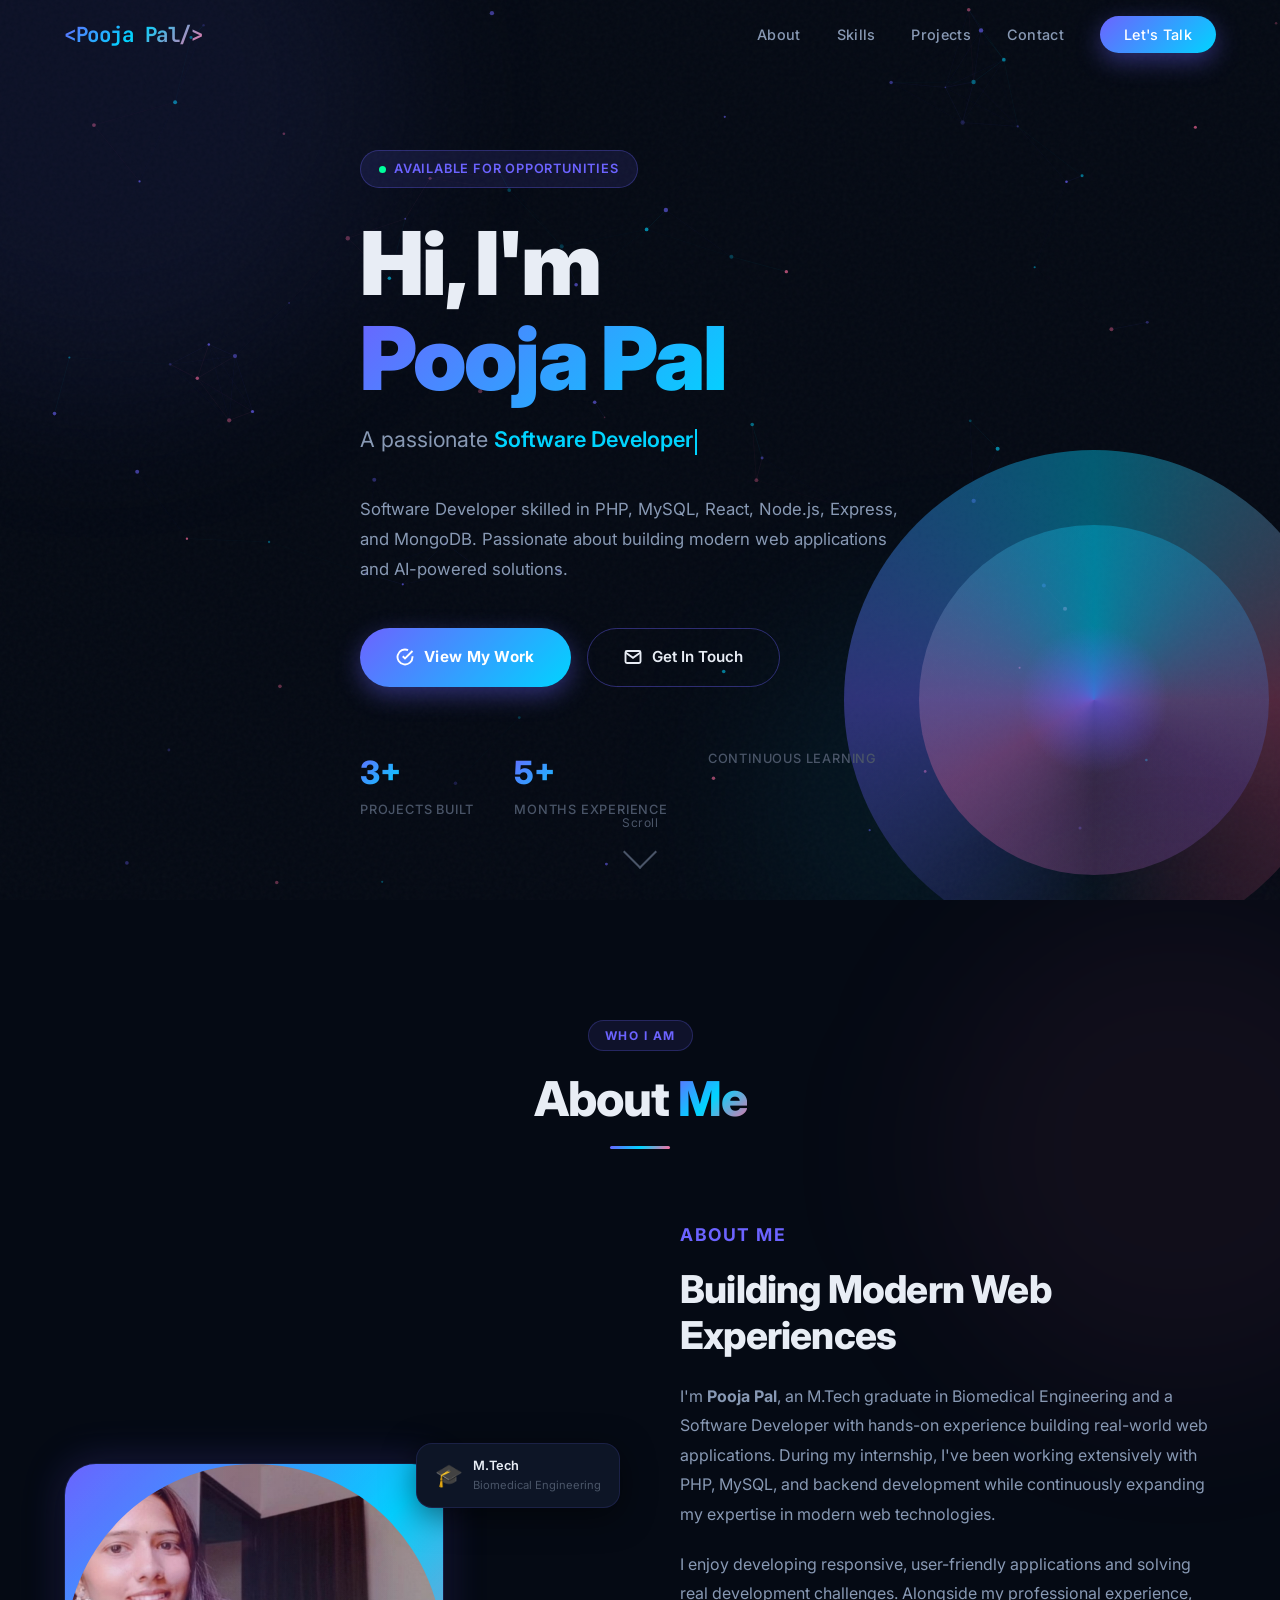
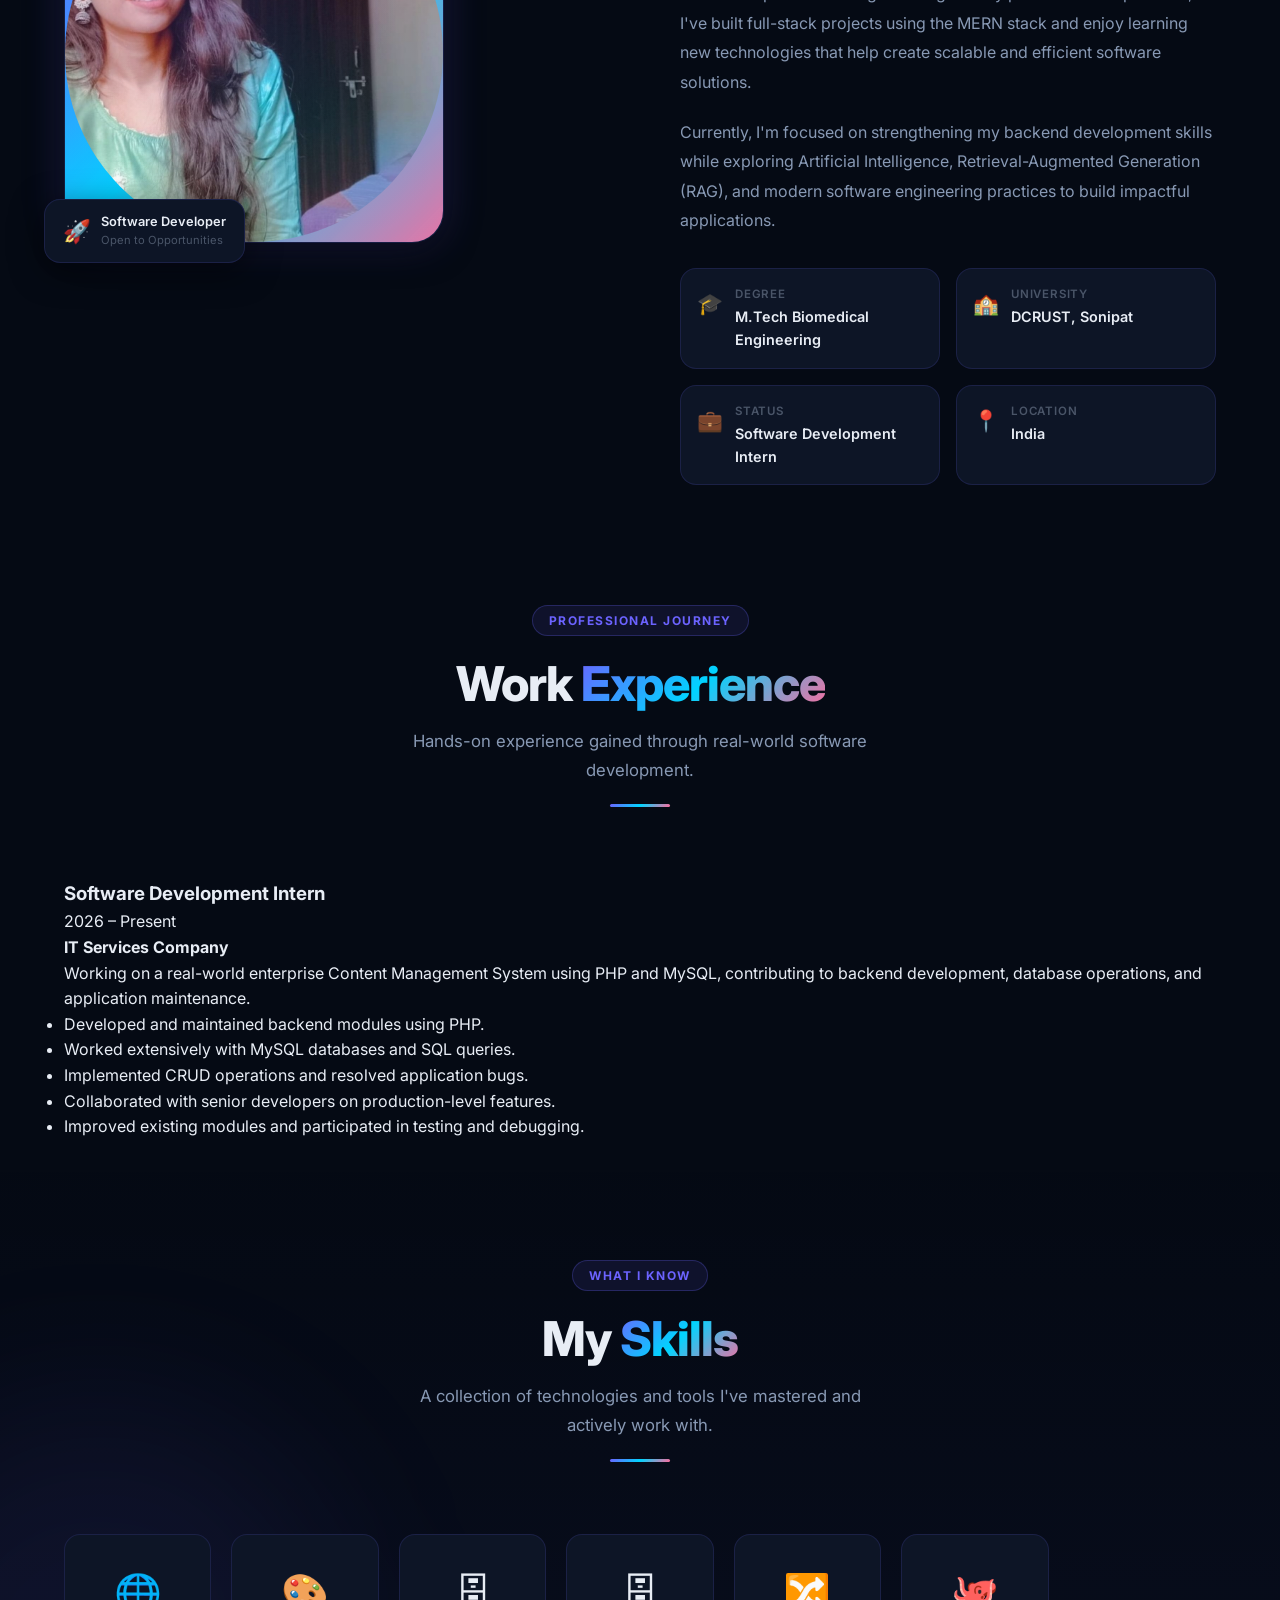
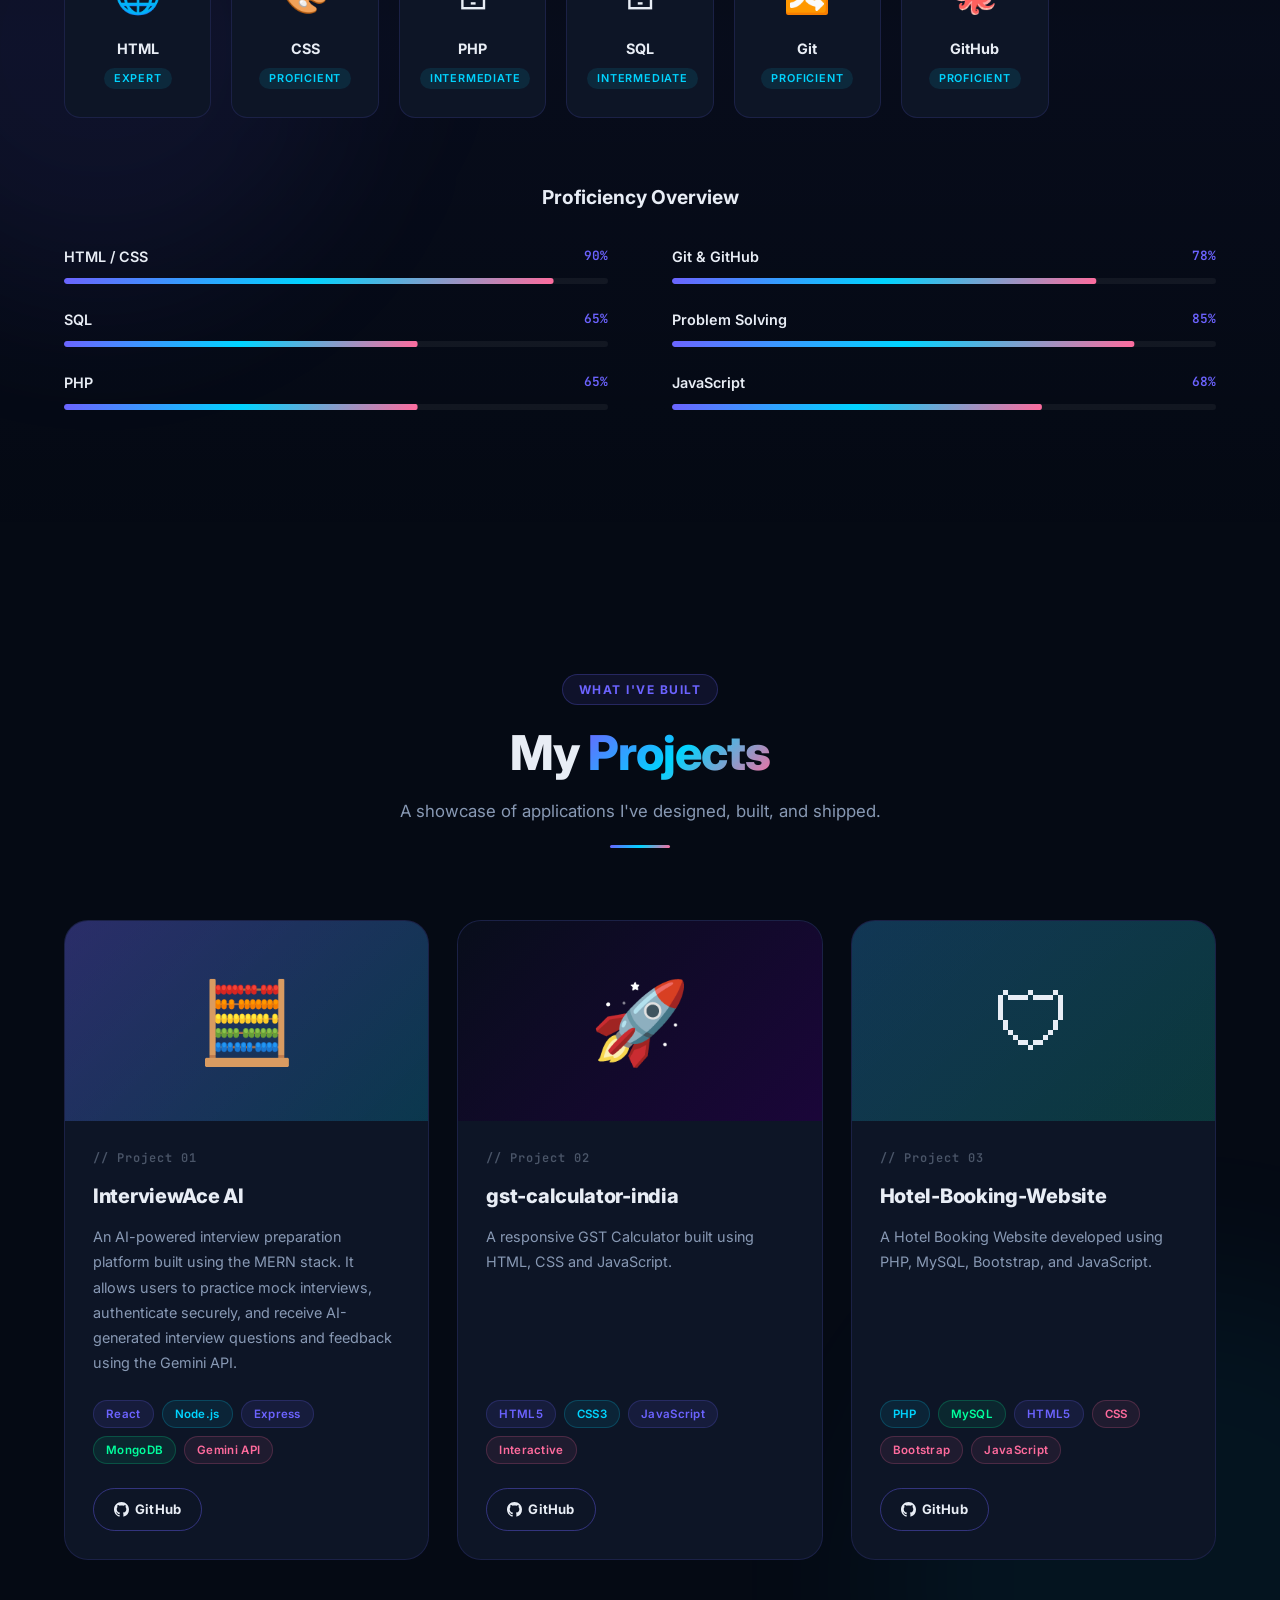
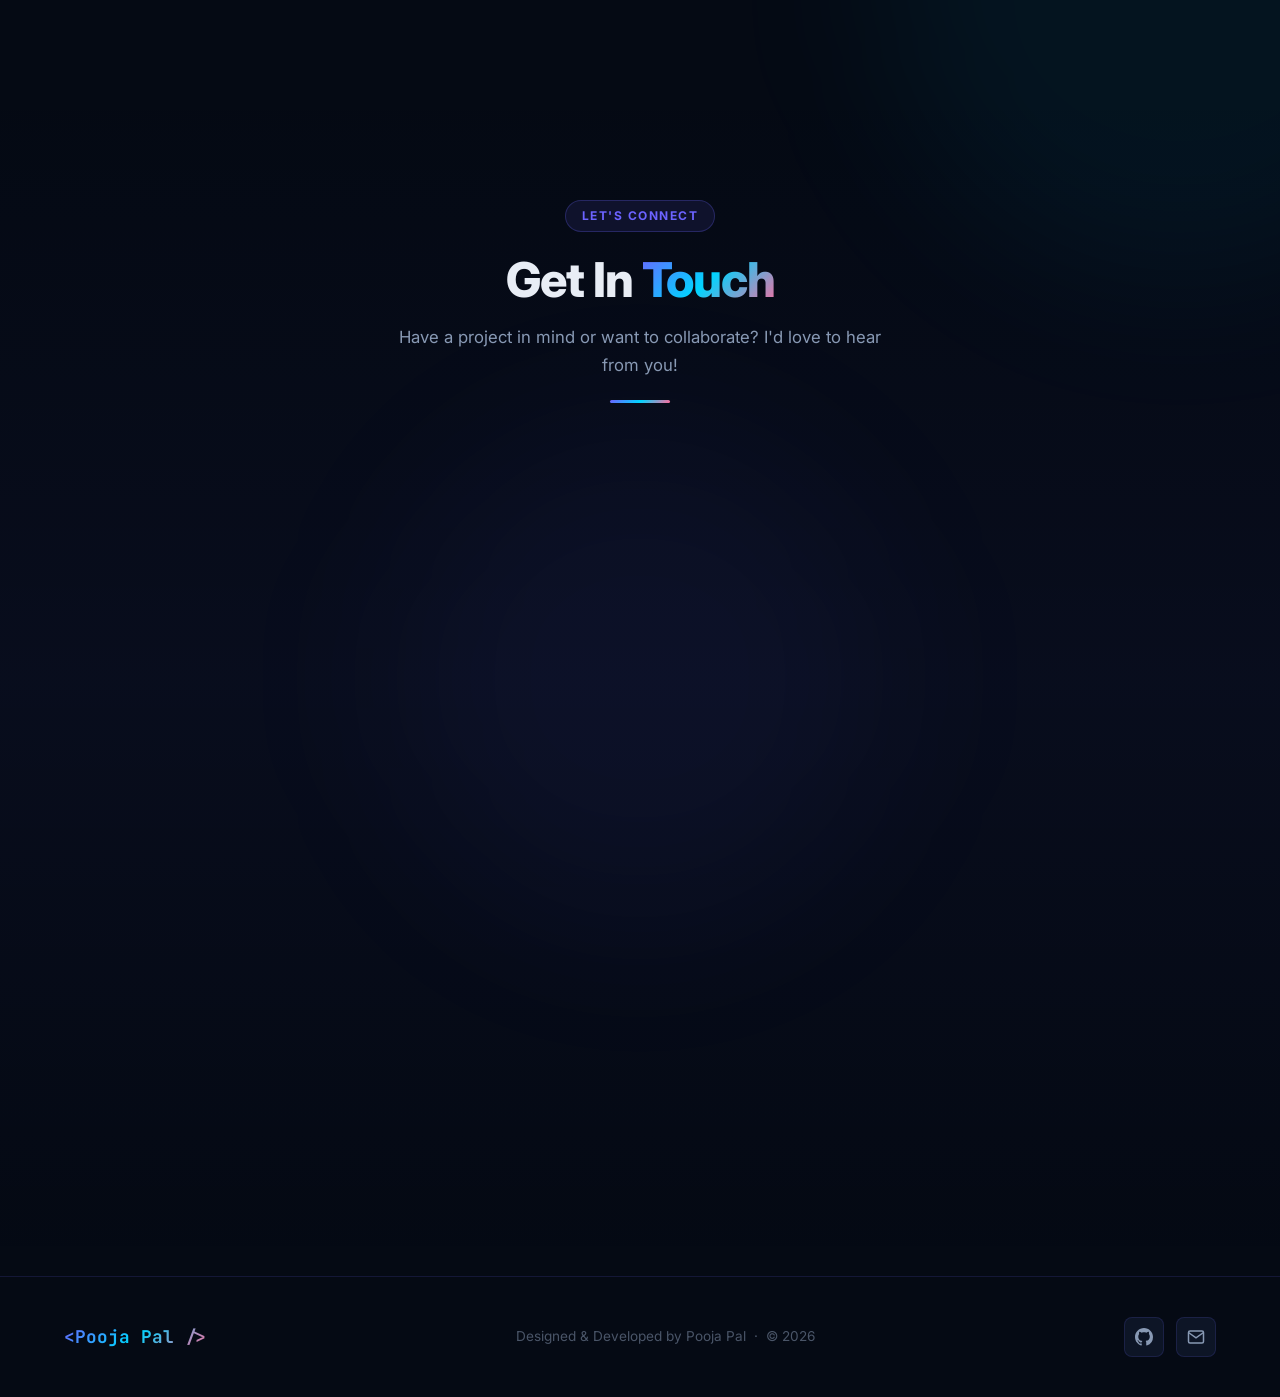
==== index.html @ 325b9e38 "Rename portfolio.html to index.html" ====
<!DOCTYPE html>
<html lang="en">
<head>
  <meta charset="UTF-8" />
  <meta name="viewport" content="width=device-width, initial-scale=1.0" />
  <title>Pooja Pal | Software Developer | PHP & MERN Stack Developer</title>

<meta name="description" content="Pooja Pal is a Software Developer with hands-on experience in PHP, MySQL, React, Node.js, Express, and MongoDB. Passionate about building scalable web applications and exploring AI-powered solutions." />

<meta name="keywords" content="Pooja Pal, Software Developer, Full Stack Developer, PHP Developer, MERN Stack Developer, React Developer, MySQL, JavaScript, Node.js, Express.js, MongoDB, AI, Portfolio" />

<meta name="author" content="Pooja Pal" />

  <!-- Open Graph -->
  <meta property="og:title" content="shalin yadav | Developer Portfolio" />
  <meta property="og:description" content="B.sc computer science student passionate about software development, AI/ML, and web development." />
  <meta property="og:type" content="website" />

  <!-- Google Fonts -->
  <link rel="preconnect" href="https://fonts.googleapis.com" />
  <link rel="preconnect" href="https://fonts.gstatic.com" crossorigin />
  <link href="https://fonts.googleapis.com/css2?family=Inter:wght@300;400;500;600;700;800;900&family=JetBrains+Mono:wght@400;500;700&display=swap" rel="stylesheet" />

  <style>
    /* ===========================
       CSS CUSTOM PROPERTIES
    =========================== */
    :root {
      --bg-primary: #050a14;
      --bg-secondary: #080f1e;
      --bg-card: #0d1526;
      --bg-card-hover: #111d35;
      --bg-glass: rgba(13, 21, 38, 0.7);

      --accent-primary: #6c63ff;
      --accent-secondary: #00d4ff;
      --accent-tertiary: #ff6b9d;
      --accent-green: #00ff9d;

      --text-primary: #e8edf5;
      --text-secondary: #8899b4;
      --text-muted: #4a5568;

      --border-subtle: rgba(108, 99, 255, 0.15);
      --border-glow: rgba(108, 99, 255, 0.4);

      --gradient-hero: linear-gradient(135deg, #6c63ff 0%, #00d4ff 50%, #ff6b9d 100%);
      --gradient-card: linear-gradient(135deg, rgba(108,99,255,0.08) 0%, rgba(0,212,255,0.04) 100%);

      --shadow-card: 0 8px 32px rgba(0,0,0,0.5);
      --shadow-glow: 0 0 40px rgba(108,99,255,0.25);
      --shadow-btn: 0 8px 24px rgba(108,99,255,0.4);

      --radius-sm: 8px;
      --radius-md: 16px;
      --radius-lg: 24px;
      --radius-xl: 32px;

      --transition-fast: 0.2s ease;
      --transition-smooth: 0.4s cubic-bezier(0.4, 0, 0.2, 1);
      --transition-bounce: 0.5s cubic-bezier(0.34, 1.56, 0.64, 1);

      --nav-height: 70px;
    }

    /* ===========================
       RESET & BASE
    =========================== */
    *, *::before, *::after {
      margin: 0;
      padding: 0;
      box-sizing: border-box;
    }

    html {
      scroll-behavior: smooth;
      font-size: 16px;
    }

    body {
      font-family: 'Inter', sans-serif;
      background-color: var(--bg-primary);
      color: var(--text-primary);
      line-height: 1.6;
      overflow-x: hidden;
      -webkit-font-smoothing: antialiased;
    }

    ::selection {
      background: rgba(108, 99, 255, 0.35);
      color: #fff;
    }

    /* ===========================
       SCROLLBAR
    =========================== */
    ::-webkit-scrollbar { width: 6px; }
    ::-webkit-scrollbar-track { background: var(--bg-primary); }
    ::-webkit-scrollbar-thumb {
      background: linear-gradient(180deg, var(--accent-primary), var(--accent-secondary));
      border-radius: 3px;
    }

    /* ===========================
       CANVAS BACKGROUND
    =========================== */
    #bg-canvas {
      position: fixed;
      top: 0; left: 0;
      width: 100%; height: 100%;
      z-index: 0;
      pointer-events: none;
    }

    /* ===========================
       NOISE OVERLAY
    =========================== */
    .noise-overlay {
      position: fixed;
      inset: 0;
      z-index: 1;
      pointer-events: none;
      opacity: 0.03;
      background-image: url("data:image/svg+xml,%3Csvg viewBox='0 0 256 256' xmlns='http://www.w3.org/2000/svg'%3E%3Cfilter id='noise'%3E%3CfeTurbulence type='fractalNoise' baseFrequency='0.9' numOctaves='4' stitchTiles='stitch'/%3E%3C/filter%3E%3Crect width='100%25' height='100%25' filter='url(%23noise)'/%3E%3C/svg%3E");
    }

    /* ===========================
       GLOBAL LAYOUT
    =========================== */
    .container {
      max-width: 1200px;
      margin: 0 auto;
      padding: 0 24px;
    }

    section {
      position: relative;
      z-index: 2;
    }

    /* ===========================
       NAVIGATION
    =========================== */
    nav {
      position: fixed;
      top: 0;
      left: 0;
      width: 100%;
      height: var(--nav-height);
      z-index: 1000;
      transition: var(--transition-smooth);
    }

    nav.scrolled {
      background: rgba(5, 10, 20, 0.9);
      backdrop-filter: blur(20px);
      -webkit-backdrop-filter: blur(20px);
      border-bottom: 1px solid var(--border-subtle);
      box-shadow: 0 4px 30px rgba(0,0,0,0.3);
    }

    .nav-inner {
      display: flex;
      align-items: center;
      justify-content: space-between;
      height: 100%;
      max-width: 1200px;
      margin: 0 auto;
      padding: 0 24px;
    }

    .nav-logo {
      font-family: 'JetBrains Mono', monospace;
      font-size: 1.3rem;
      font-weight: 700;
      text-decoration: none;
      background: var(--gradient-hero);
      -webkit-background-clip: text;
      -webkit-text-fill-color: transparent;
      background-clip: text;
      letter-spacing: -0.5px;
    }

    .nav-links {
      display: flex;
      align-items: center;
      gap: 36px;
      list-style: none;
    }

    .nav-links a {
      text-decoration: none;
      color: var(--text-secondary);
      font-size: 0.9rem;
      font-weight: 500;
      letter-spacing: 0.3px;
      transition: var(--transition-fast);
      position: relative;
    }

    .nav-links a::after {
      content: '';
      position: absolute;
      bottom: -4px;
      left: 0;
      width: 0;
      height: 2px;
      background: var(--gradient-hero);
      border-radius: 1px;
      transition: var(--transition-smooth);
    }

    .nav-links a:hover {
      color: var(--text-primary);
    }

    .nav-links a:hover::after {
      width: 100%;
    }

    .nav-cta {
      padding: 10px 24px;
      background: linear-gradient(135deg, var(--accent-primary), var(--accent-secondary));
      border-radius: 50px;
      text-decoration: none;
      color: #fff !important;
      font-size: 0.85rem;
      font-weight: 600;
      letter-spacing: 0.3px;
      box-shadow: var(--shadow-btn);
      transition: var(--transition-bounce);
      white-space: nowrap;
    }

    .nav-cta:hover {
      transform: translateY(-2px) scale(1.03);
      box-shadow: 0 12px 32px rgba(108,99,255,0.55);
    }

    .nav-cta::after { display: none !important; }

    /* Hamburger */
    .hamburger {
      display: none;
      flex-direction: column;
      cursor: pointer;
      gap: 5px;
      z-index: 1100;
      background: none;
      border: none;
      padding: 4px;
    }

    .hamburger span {
      display: block;
      width: 26px;
      height: 2px;
      background: var(--text-primary);
      border-radius: 2px;
      transition: var(--transition-smooth);
    }

    .hamburger.active span:nth-child(1) { transform: translateY(7px) rotate(45deg); }
    .hamburger.active span:nth-child(2) { opacity: 0; transform: scaleX(0); }
    .hamburger.active span:nth-child(3) { transform: translateY(-7px) rotate(-45deg); }

    .mobile-menu {
      position: fixed;
      top: 0; right: -100%;
      width: 280px;
      height: 100vh;
      background: rgba(8, 15, 30, 0.98);
      backdrop-filter: blur(30px);
      -webkit-backdrop-filter: blur(30px);
      z-index: 1050;
      display: flex;
      flex-direction: column;
      align-items: center;
      justify-content: center;
      gap: 32px;
      transition: var(--transition-smooth);
      border-left: 1px solid var(--border-subtle);
    }

    .mobile-menu.open { right: 0; }

    .mobile-menu a {
      text-decoration: none;
      color: var(--text-primary);
      font-size: 1.2rem;
      font-weight: 600;
      transition: var(--transition-fast);
    }

    .mobile-menu a:hover { color: var(--accent-primary); }

    /* ===========================
       HERO SECTION
    =========================== */
    #hero {
      min-height: 100vh;
      display: flex;
      align-items: center;
      padding-top: var(--nav-height);
      position: relative;
      overflow: hidden;
    }

    .hero-content {
      position: relative;
      z-index: 3;
    }

    .hero-badge {
      display: inline-flex;
      align-items: center;
      gap: 8px;
      padding: 8px 18px;
      background: rgba(108, 99, 255, 0.12);
      border: 1px solid rgba(108, 99, 255, 0.3);
      border-radius: 50px;
      font-size: 0.8rem;
      font-weight: 600;
      color: var(--accent-primary);
      letter-spacing: 0.8px;
      text-transform: uppercase;
      margin-bottom: 28px;
      animation: fadeSlideUp 0.8s ease both;
    }

    .hero-badge .dot {
      width: 7px;
      height: 7px;
      background: var(--accent-green);
      border-radius: 50%;
      animation: pulse-dot 2s infinite;
    }

    @keyframes pulse-dot {
      0%, 100% { box-shadow: 0 0 0 0 rgba(0,255,157,0.6); }
      50% { box-shadow: 0 0 0 6px rgba(0,255,157,0); }
    }

    .hero-title {
      font-size: clamp(2.8rem, 7vw, 5.5rem);
      font-weight: 900;
      line-height: 1.08;
      letter-spacing: -2px;
      margin-bottom: 16px;
      animation: fadeSlideUp 0.8s 0.15s ease both;
    }

    .hero-title .name-highlight {
      background: var(--gradient-hero);
      -webkit-background-clip: text;
      -webkit-text-fill-color: transparent;
      background-clip: text;
      background-size: 200% 200%;
      animation: fadeSlideUp 0.8s 0.15s ease both, gradientShift 4s ease infinite;
    }

    @keyframes gradientShift {
      0%, 100% { background-position: 0% 50%; }
      50% { background-position: 100% 50%; }
    }

    .hero-roles {
      font-size: clamp(1rem, 2.5vw, 1.35rem);
      color: var(--text-secondary);
      font-weight: 400;
      margin-bottom: 28px;
      animation: fadeSlideUp 0.8s 0.3s ease both;
      min-height: 2em;
    }

    .hero-roles .typed-text {
      color: var(--accent-secondary);
      font-weight: 600;
    }

    .hero-roles .cursor {
      display: inline-block;
      width: 2px;
      height: 1.2em;
      background: var(--accent-secondary);
      margin-left: 2px;
      vertical-align: middle;
      animation: blink 1s infinite;
    }

    @keyframes blink {
      0%, 50% { opacity: 1; }
      51%, 100% { opacity: 0; }
    }

    .hero-desc {
      max-width: 560px;
      font-size: 1.05rem;
      color: var(--text-secondary);
      line-height: 1.8;
      margin-bottom: 44px;
      animation: fadeSlideUp 0.8s 0.45s ease both;
    }

    .hero-actions {
      display: flex;
      gap: 16px;
      flex-wrap: wrap;
      animation: fadeSlideUp 0.8s 0.6s ease both;
    }

    .btn-primary {
      display: inline-flex;
      align-items: center;
      gap: 10px;
      padding: 16px 36px;
      background: linear-gradient(135deg, var(--accent-primary), var(--accent-secondary));
      color: #fff;
      text-decoration: none;
      border-radius: 50px;
      font-size: 0.95rem;
      font-weight: 700;
      letter-spacing: 0.3px;
      box-shadow: var(--shadow-btn);
      transition: var(--transition-bounce);
      border: none;
      cursor: pointer;
    }

    .btn-primary:hover {
      transform: translateY(-3px) scale(1.04);
      box-shadow: 0 16px 40px rgba(108,99,255,0.5);
    }

    .btn-secondary {
      display: inline-flex;
      align-items: center;
      gap: 10px;
      padding: 16px 36px;
      background: transparent;
      color: var(--text-primary);
      text-decoration: none;
      border-radius: 50px;
      font-size: 0.95rem;
      font-weight: 600;
      border: 1px solid var(--border-glow);
      transition: var(--transition-bounce);
      cursor: pointer;
    }

    .btn-secondary:hover {
      background: rgba(108,99,255,0.1);
      border-color: var(--accent-primary);
      transform: translateY(-3px);
      box-shadow: 0 8px 24px rgba(108,99,255,0.2);
    }

    /* Hero floating visual */
    .hero-visual {
      position: absolute;
      right: -5%;
      top: 50%;
      transform: translateY(-50%);
      width: min(500px, 45vw);
      aspect-ratio: 1;
      pointer-events: none;
      animation: fadeSlideUp 1s 0.3s ease both;
    }

    .hero-orb {
      width: 100%;
      height: 100%;
      border-radius: 50%;
      background: conic-gradient(from 180deg at 50% 50%,
        rgba(108,99,255,0) 0deg,
        rgba(108,99,255,0.4) 90deg,
        rgba(0,212,255,0.4) 180deg,
        rgba(255,107,157,0.3) 270deg,
        rgba(108,99,255,0) 360deg);
      animation: spin 12s linear infinite;
      position: relative;
    }

    .hero-orb::before {
      content: '';
      position: absolute;
      inset: 15%;
      border-radius: 50%;
      background: conic-gradient(from 0deg at 50% 50%,
        rgba(0,212,255,0.3) 0deg,
        rgba(108,99,255,0.2) 120deg,
        rgba(255,107,157,0.3) 240deg,
        rgba(0,212,255,0.3) 360deg);
      animation: spin 8s linear infinite reverse;
    }

    .hero-orb::after {
      content: '';
      position: absolute;
      inset: 35%;
      border-radius: 50%;
      background: radial-gradient(circle, rgba(108,99,255,0.6) 0%, transparent 70%);
      animation: orbPulse 3s ease-in-out infinite;
    }

    @keyframes spin { to { transform: rotate(360deg); } }
    @keyframes orbPulse {
      0%, 100% { transform: scale(0.9); opacity: 0.7; }
      50% { transform: scale(1.15); opacity: 1; }
    }

    .hero-stats {
      display: flex;
      gap: 40px;
      margin-top: 60px;
      animation: fadeSlideUp 0.8s 0.75s ease both;
    }

    .stat-item { text-align: left; }

    .stat-num {
      font-size: 2rem;
      font-weight: 800;
      background: var(--gradient-hero);
      -webkit-background-clip: text;
      -webkit-text-fill-color: transparent;
      background-clip: text;
    }

    .stat-label {
      font-size: 0.8rem;
      color: var(--text-muted);
      font-weight: 500;
      text-transform: uppercase;
      letter-spacing: 0.8px;
      margin-top: 2px;
    }

    .scroll-indicator {
      position: absolute;
      bottom: 36px;
      left: 50%;
      transform: translateX(-50%);
      display: flex;
      flex-direction: column;
      align-items: center;
      gap: 8px;
      color: var(--text-muted);
      font-size: 0.75rem;
      letter-spacing: 0.5px;
      z-index: 3;
    }

    .scroll-indicator .arrow-down {
      width: 24px;
      height: 24px;
      border-right: 2px solid var(--text-muted);
      border-bottom: 2px solid var(--text-muted);
      transform: rotate(45deg);
      animation: bounce-arrow 1.5s ease-in-out infinite;
    }

    @keyframes bounce-arrow {
      0%, 100% { transform: rotate(45deg) translateY(0); }
      50% { transform: rotate(45deg) translateY(5px); }
    }

    /* ===========================
       SECTION COMMON STYLES
    =========================== */
    .section-header {
      text-align: center;
      margin-bottom: 72px;
    }

    .section-tag {
      display: inline-block;
      padding: 5px 16px;
      background: rgba(108, 99, 255, 0.1);
      border: 1px solid rgba(108, 99, 255, 0.25);
      border-radius: 50px;
      font-size: 0.75rem;
      font-weight: 700;
      color: var(--accent-primary);
      letter-spacing: 1.5px;
      text-transform: uppercase;
      margin-bottom: 20px;
    }

    .section-title {
      font-size: clamp(2rem, 4.5vw, 3rem);
      font-weight: 800;
      letter-spacing: -1px;
      line-height: 1.15;
      margin-bottom: 16px;
    }

    .section-title .gradient-text {
      background: var(--gradient-hero);
      -webkit-background-clip: text;
      -webkit-text-fill-color: transparent;
      background-clip: text;
    }

    .section-subtitle {
      font-size: 1.05rem;
      color: var(--text-secondary);
      max-width: 500px;
      margin: 0 auto;
      line-height: 1.7;
    }

    .divider {
      width: 60px;
      height: 3px;
      background: var(--gradient-hero);
      border-radius: 2px;
      margin: 20px auto 0;
    }

    /* ===========================
       ABOUT SECTION
    =========================== */
    #about {
      padding: 120px 0;
    }

    .about-grid {
      display: grid;
      grid-template-columns: 1fr 1fr;
      gap: 80px;
      align-items: center;
    }

    .about-image-wrapper {
      position: relative;
    }

    .profile-image{
    width:100%;
    height:100%;
    object-fit:cover;
    border-radius:50%;
}

    .about-avatar {
      width: 100%;
      max-width: 380px;
      aspect-ratio: 1;
      border-radius: var(--radius-xl);
      background: var(--gradient-card);
      border: 1px solid var(--border-subtle);
      position: relative;
      overflow: hidden;
      display: flex;
      align-items: center;
      justify-content: center;
      box-shadow: var(--shadow-card), var(--shadow-glow);
    }

    .avatar-icon {
      font-size: 8rem;
      line-height: 1;
      animation: float 3s ease-in-out infinite;
    }

    .about-avatar-bg {
      position: absolute;
      inset: 0;
      background: radial-gradient(circle at 30% 30%, rgba(108,99,255,0.2) 0%, transparent 60%),
                  radial-gradient(circle at 70% 70%, rgba(0,212,255,0.15) 0%, transparent 60%);
    }

    .about-avatar::before {
      content: '';
      position: absolute;
      inset: -2px;
      border-radius: calc(var(--radius-xl) + 2px);
      background: linear-gradient(135deg, var(--accent-primary), var(--accent-secondary), var(--accent-tertiary));
      z-index: -1;
    }

    .floating-badge {
      position: absolute;
      background: var(--bg-card);
      border: 1px solid var(--border-subtle);
      border-radius: var(--radius-md);
      padding: 12px 18px;
      display: flex;
      align-items: center;
      gap: 10px;
      box-shadow: var(--shadow-card);
      backdrop-filter: blur(12px);
      animation: float 3s ease-in-out infinite;
    }

    .floating-badge.badge-1 {
      top: -20px;
      right: -20px;
      animation-delay: -1s;
    }

    .floating-badge.badge-2 {
      bottom: -20px;
      left: -20px;
      animation-delay: -2s;
    }

    .badge-icon { font-size: 1.4rem; }
    .badge-text { font-size: 0.8rem; font-weight: 600; color: var(--text-primary); }
    .badge-sub { font-size: 0.7rem; color: var(--text-muted); }

    @keyframes float {
      0%, 100% { transform: translateY(0); }
      50% { transform: translateY(-12px); }
    }

    .about-content h3 {
      font-size: 1.1rem;
      font-weight: 700;
      color: var(--accent-primary);
      text-transform: uppercase;
      letter-spacing: 1.5px;
      margin-bottom: 16px;
    }

    .about-content .about-heading {
      font-size: clamp(1.8rem, 3vw, 2.4rem);
      font-weight: 800;
      letter-spacing: -0.8px;
      line-height: 1.2;
      margin-bottom: 24px;
    }

    .about-content p {
      color: var(--text-secondary);
      line-height: 1.85;
      margin-bottom: 20px;
      font-size: 1rem;
    }

    .about-info-grid {
      display: grid;
      grid-template-columns: 1fr 1fr;
      gap: 16px;
      margin-top: 32px;
    }

    .info-item {
      display: flex;
      align-items: flex-start;
      gap: 12px;
      padding: 16px;
      background: var(--bg-card);
      border: 1px solid var(--border-subtle);
      border-radius: var(--radius-md);
      transition: var(--transition-smooth);
    }

    .info-item:hover {
      border-color: var(--border-glow);
      background: var(--bg-card-hover);
      transform: translateY(-3px);
    }

    .info-icon {
      font-size: 1.3rem;
      flex-shrink: 0;
      margin-top: 2px;
    }

    .info-label {
      font-size: 0.72rem;
      color: var(--text-muted);
      text-transform: uppercase;
      letter-spacing: 0.8px;
      font-weight: 600;
    }

    .info-value {
      font-size: 0.9rem;
      color: var(--text-primary);
      font-weight: 600;
      margin-top: 2px;
    }

    /* ===========================
       SKILLS SECTION
    =========================== */
    #skills {
      padding: 120px 0;
      background: linear-gradient(180deg, transparent 0%, rgba(108,99,255,0.03) 50%, transparent 100%);
    }

    .skills-grid {
      display: grid;
      grid-template-columns: repeat(auto-fill, minmax(140px, 1fr));
      gap: 20px;
    }

    .skill-card {
      background: var(--bg-card);
      border: 1px solid var(--border-subtle);
      border-radius: var(--radius-md);
      padding: 28px 20px;
      text-align: center;
      cursor: default;
      transition: var(--transition-bounce);
      position: relative;
      overflow: hidden;
    }

    .skill-card::before {
      content: '';
      position: absolute;
      inset: 0;
      background: var(--gradient-card);
      opacity: 0;
      transition: var(--transition-smooth);
    }

    .skill-card:hover {
      border-color: var(--border-glow);
      transform: translateY(-8px) scale(1.04);
      box-shadow: var(--shadow-glow);
    }

    .skill-card:hover::before { opacity: 1; }

    .skill-icon {
      font-size: 2.4rem;
      margin-bottom: 12px;
      display: block;
      transition: var(--transition-bounce);
    }

    .skill-card:hover .skill-icon {
      transform: scale(1.2) rotate(-5deg);
    }

    .skill-name {
      font-size: 0.9rem;
      font-weight: 700;
      color: var(--text-primary);
      position: relative;
    }

    .skill-level {
      display: inline-block;
      margin-top: 8px;
      font-size: 0.68rem;
      font-weight: 600;
      color: var(--accent-secondary);
      text-transform: uppercase;
      letter-spacing: 0.8px;
      background: rgba(0, 212, 255, 0.1);
      padding: 2px 10px;
      border-radius: 50px;
    }

    .skills-bars-section {
      margin-top: 64px;
    }

    .skills-bars-title {
      font-size: 1.2rem;
      font-weight: 700;
      margin-bottom: 32px;
      color: var(--text-primary);
      text-align: center;
    }

    .skill-bar-item {
      margin-bottom: 24px;
    }

    .skill-bar-header {
      display: flex;
      justify-content: space-between;
      align-items: center;
      margin-bottom: 10px;
    }

    .skill-bar-name {
      font-size: 0.9rem;
      font-weight: 600;
      color: var(--text-primary);
    }

    .skill-bar-pct {
      font-family: 'JetBrains Mono', monospace;
      font-size: 0.8rem;
      font-weight: 600;
      color: var(--accent-primary);
    }

    .skill-bar-track {
      height: 6px;
      background: rgba(255,255,255,0.05);
      border-radius: 3px;
      overflow: hidden;
    }

    .skill-bar-fill {
      height: 100%;
      border-radius: 3px;
      background: var(--gradient-hero);
      transform: scaleX(0);
      transform-origin: left;
      transition: transform 1s cubic-bezier(0.4, 0, 0.2, 1);
    }

    .skill-bars-grid {
      display: grid;
      grid-template-columns: 1fr 1fr;
      gap: 0 64px;
    }

    /* ===========================
       PROJECTS SECTION
    =========================== */
    #projects {
      padding: 120px 0;
    }

    .projects-grid {
      display: grid;
      grid-template-columns: repeat(auto-fill, minmax(340px, 1fr));
      gap: 28px;
    }

    .project-card {
      background: var(--bg-card);
      border: 1px solid var(--border-subtle);
      border-radius: var(--radius-lg);
      overflow: hidden;
      transition: var(--transition-smooth);
      display: flex;
      flex-direction: column;
      position: relative;
      cursor: default;
    }

    .project-card::before {
      content: '';
      position: absolute;
      top: 0; left: 0; right: 0;
      height: 3px;
      background: var(--gradient-hero);
      transform: scaleX(0);
      transition: var(--transition-smooth);
      transform-origin: left;
    }

    .project-card:hover {
      transform: translateY(-8px);
      border-color: var(--border-glow);
      box-shadow: var(--shadow-card), var(--shadow-glow);
    }

    .project-card:hover::before { transform: scaleX(1); }

    .project-thumbnail {
      width: 100%;
      height: 200px;
      background: var(--gradient-card);
      display: flex;
      align-items: center;
      justify-content: center;
      font-size: 5rem;
      position: relative;
      overflow: hidden;
    }

    .project-thumbnail .thumb-bg {
      position: absolute;
      inset: 0;
    }

    .project-thumb-icon {
      position: relative;
      z-index: 1;
      transition: var(--transition-bounce);
    }

    .project-card:hover .project-thumb-icon {
      transform: scale(1.15) rotate(-5deg);
    }

    .project-body {
      padding: 28px;
      display: flex;
      flex-direction: column;
      flex: 1;
    }

    .project-number {
      font-family: 'JetBrains Mono', monospace;
      font-size: 0.75rem;
      color: var(--text-muted);
      font-weight: 600;
      letter-spacing: 1px;
      margin-bottom: 12px;
    }

    .project-title {
      font-size: 1.25rem;
      font-weight: 800;
      color: var(--text-primary);
      margin-bottom: 12px;
      letter-spacing: -0.3px;
    }

    .project-desc {
      font-size: 0.9rem;
      color: var(--text-secondary);
      line-height: 1.75;
      flex: 1;
      margin-bottom: 24px;
    }

    .project-tags {
      display: flex;
      flex-wrap: wrap;
      gap: 8px;
      margin-bottom: 24px;
    }

    .tag {
      padding: 4px 12px;
      background: rgba(108, 99, 255, 0.1);
      border: 1px solid rgba(108,99,255,0.2);
      border-radius: 50px;
      font-size: 0.72rem;
      font-weight: 600;
      color: var(--accent-primary);
      letter-spacing: 0.3px;
    }

    .tag.cyan {
      background: rgba(0, 212, 255, 0.08);
      border-color: rgba(0, 212, 255, 0.2);
      color: var(--accent-secondary);
    }

    .tag.pink {
      background: rgba(255, 107, 157, 0.08);
      border-color: rgba(255, 107, 157, 0.2);
      color: var(--accent-tertiary);
    }

    .tag.green {
      background: rgba(0, 255, 157, 0.08);
      border-color: rgba(0, 255, 157, 0.2);
      color: var(--accent-green);
    }

    .project-links {
      display: flex;
      gap: 12px;
    }

    .project-link {
      display: inline-flex;
      align-items: center;
      gap: 6px;
      padding: 10px 20px;
      border-radius: 50px;
      font-size: 0.82rem;
      font-weight: 700;
      text-decoration: none;
      transition: var(--transition-bounce);
      letter-spacing: 0.2px;
    }

    .project-link.primary {
      background: linear-gradient(135deg, var(--accent-primary), var(--accent-secondary));
      color: #fff;
    }

    .project-link.primary:hover {
      transform: translateY(-2px);
      box-shadow: 0 8px 20px rgba(108,99,255,0.4);
    }

    .project-link.secondary {
      background: transparent;
      border: 1px solid var(--border-glow);
      color: var(--text-primary);
    }

    .project-link.secondary:hover {
      background: rgba(108,99,255,0.1);
      border-color: var(--accent-primary);
      transform: translateY(-2px);
    }

    /* ===========================
       CONTACT SECTION
    =========================== */
    #contact {
      padding: 120px 0;
      background: linear-gradient(180deg, transparent 0%, rgba(108,99,255,0.04) 50%, transparent 100%);
    }

    .contact-wrapper {
      display: grid;
      grid-template-columns: 1fr 1.2fr;
      gap: 64px;
      align-items: start;
    }

    .contact-info h3 {
      font-size: clamp(1.8rem, 3vw, 2.4rem);
      font-weight: 800;
      letter-spacing: -0.8px;
      line-height: 1.2;
      margin-bottom: 20px;
    }

    .contact-info p {
      font-size: 1rem;
      color: var(--text-secondary);
      line-height: 1.8;
      margin-bottom: 40px;
    }

    .contact-methods {
      display: flex;
      flex-direction: column;
      gap: 20px;
    }

    .contact-method {
      display: flex;
      align-items: center;
      gap: 16px;
      padding: 20px 24px;
      background: var(--bg-card);
      border: 1px solid var(--border-subtle);
      border-radius: var(--radius-md);
      text-decoration: none;
      transition: var(--transition-smooth);
      color: inherit;
    }

    .contact-method:hover {
      border-color: var(--border-glow);
      background: var(--bg-card-hover);
      transform: translateX(6px);
      box-shadow: var(--shadow-glow);
    }

    .contact-method-icon {
      width: 48px;
      height: 48px;
      border-radius: var(--radius-sm);
      display: flex;
      align-items: center;
      justify-content: center;
      font-size: 1.3rem;
      flex-shrink: 0;
    }

    .contact-method-icon.email-icon {
      background: linear-gradient(135deg, rgba(108,99,255,0.2), rgba(0,212,255,0.2));
      border: 1px solid rgba(108,99,255,0.3);
    }

    .contact-method-icon.github-icon {
      background: linear-gradient(135deg, rgba(255,107,157,0.2), rgba(108,99,255,0.2));
      border: 1px solid rgba(255,107,157,0.3);
    }

    .contact-method-label {
      font-size: 0.72rem;
      color: var(--text-muted);
      text-transform: uppercase;
      letter-spacing: 0.8px;
      font-weight: 600;
    }

    .contact-method-value {
      font-size: 0.95rem;
      font-weight: 700;
      color: var(--text-primary);
      margin-top: 2px;
    }

    /* Contact Form */
    .contact-form-card {
      background: var(--bg-card);
      border: 1px solid var(--border-subtle);
      border-radius: var(--radius-lg);
      padding: 40px;
      box-shadow: var(--shadow-card);
    }

    .form-title {
      font-size: 1.2rem;
      font-weight: 800;
      margin-bottom: 28px;
      color: var(--text-primary);
    }

    .form-group {
      margin-bottom: 20px;
    }

    .form-label {
      display: block;
      font-size: 0.8rem;
      font-weight: 700;
      color: var(--text-secondary);
      text-transform: uppercase;
      letter-spacing: 0.8px;
      margin-bottom: 8px;
    }

    .form-input, .form-textarea {
      width: 100%;
      padding: 14px 18px;
      background: rgba(255,255,255,0.03);
      border: 1px solid var(--border-subtle);
      border-radius: var(--radius-sm);
      color: var(--text-primary);
      font-family: 'Inter', sans-serif;
      font-size: 0.95rem;
      transition: var(--transition-fast);
      outline: none;
    }

    .form-input::placeholder, .form-textarea::placeholder {
      color: var(--text-muted);
    }

    .form-input:focus, .form-textarea:focus {
      border-color: var(--accent-primary);
      background: rgba(108, 99, 255, 0.05);
      box-shadow: 0 0 0 3px rgba(108, 99, 255, 0.12);
    }

    .form-textarea {
      min-height: 140px;
      resize: vertical;
      line-height: 1.6;
    }

    .form-submit {
      width: 100%;
      padding: 16px;
      background: linear-gradient(135deg, var(--accent-primary), var(--accent-secondary));
      color: #fff;
      border: none;
      border-radius: 50px;
      font-family: 'Inter', sans-serif;
      font-size: 1rem;
      font-weight: 700;
      cursor: pointer;
      transition: var(--transition-bounce);
      letter-spacing: 0.3px;
      box-shadow: var(--shadow-btn);
    }

    .form-submit:hover {
      transform: translateY(-3px);
      box-shadow: 0 12px 36px rgba(108,99,255,0.5);
    }

    .form-submit:active { transform: translateY(0); }

    /* Toast */
    .toast {
      position: fixed;
      bottom: 32px;
      right: 32px;
      padding: 16px 24px;
      background: var(--bg-card);
      border: 1px solid var(--accent-green);
      border-radius: var(--radius-md);
      color: var(--accent-green);
      font-weight: 600;
      font-size: 0.9rem;
      box-shadow: var(--shadow-card);
      opacity: 0;
      z-index: 9999;
      transition: var(--transition-smooth);
      display: flex;
      align-items: center;
      gap: 10px;
      transform: translateY(20px);
    }

    .toast.show {
      opacity: 1;
      transform: translateY(0);
    }

    /* ===========================
       FOOTER
    =========================== */
    footer {
      position: relative;
      z-index: 2;
      padding: 40px 0;
      border-top: 1px solid var(--border-subtle);
    }

    .footer-inner {
      display: flex;
      align-items: center;
      justify-content: space-between;
      flex-wrap: wrap;
      gap: 20px;
    }

    .footer-logo {
      font-family: 'JetBrains Mono', monospace;
      font-size: 1.1rem;
      font-weight: 700;
      background: var(--gradient-hero);
      -webkit-background-clip: text;
      -webkit-text-fill-color: transparent;
      background-clip: text;
    }

    .footer-text {
      font-size: 0.85rem;
      color: var(--text-muted);
      text-align: center;
    }

    .footer-text span { color: var(--accent-tertiary); }

    .footer-socials {
      display: flex;
      gap: 12px;
    }

    .social-btn {
      width: 40px;
      height: 40px;
      border-radius: var(--radius-sm);
      background: var(--bg-card);
      border: 1px solid var(--border-subtle);
      display: flex;
      align-items: center;
      justify-content: center;
      text-decoration: none;
      font-size: 1.1rem;
      transition: var(--transition-bounce);
      color: var(--text-secondary);
    }

    .social-btn:hover {
      background: var(--bg-card-hover);
      border-color: var(--border-glow);
      transform: translateY(-4px);
      box-shadow: 0 8px 20px rgba(108,99,255,0.3);
      color: var(--text-primary);
    }

    /* ===========================
       BACK TO TOP
    =========================== */
    #back-to-top {
      position: fixed;
      bottom: 32px;
      left: 32px;
      width: 48px;
      height: 48px;
      background: linear-gradient(135deg, var(--accent-primary), var(--accent-secondary));
      border-radius: 50%;
      display: flex;
      align-items: center;
      justify-content: center;
      cursor: pointer;
      font-size: 1.2rem;
      box-shadow: var(--shadow-btn);
      opacity: 0;
      pointer-events: none;
      transform: translateY(20px);
      transition: var(--transition-smooth);
      z-index: 999;
      border: none;
      color: #fff;
    }

    #back-to-top.visible {
      opacity: 1;
      pointer-events: all;
      transform: translateY(0);
    }

    #back-to-top:hover {
      transform: translateY(-4px) scale(1.1);
      box-shadow: 0 12px 32px rgba(108,99,255,0.5);
    }

    /* ===========================
       ANIMATIONS
    =========================== */
    @keyframes fadeSlideUp {
      from { opacity: 0; transform: translateY(30px); }
      to { opacity: 1; transform: translateY(0); }
    }

    .reveal {
      opacity: 0;
      transform: translateY(40px);
      transition: opacity 0.7s ease, transform 0.7s cubic-bezier(0.4, 0, 0.2, 1);
    }

    .reveal.revealed {
      opacity: 1;
      transform: translateY(0);
    }

    .reveal-delay-1 { transition-delay: 0.1s; }
    .reveal-delay-2 { transition-delay: 0.2s; }
    .reveal-delay-3 { transition-delay: 0.3s; }
    .reveal-delay-4 { transition-delay: 0.4s; }
    .reveal-delay-5 { transition-delay: 0.5s; }

    .glow-blob {
      position: absolute;
      border-radius: 50%;
      filter: blur(80px);
      pointer-events: none;
      z-index: 0;
    }

    /* ===========================
       RESPONSIVE
    =========================== */
    @media (max-width: 900px) {
      .about-grid { grid-template-columns: 1fr; gap: 48px; }
      .about-image-wrapper { display: none; }
      .contact-wrapper { grid-template-columns: 1fr; gap: 48px; }
      .skill-bars-grid { grid-template-columns: 1fr; gap: 0; }
      .hero-visual { display: none; }
    }

    @media (max-width: 768px) {
      .nav-links { display: none; }
      .hamburger { display: flex; }
      .hero-stats { gap: 28px; }
      .projects-grid { grid-template-columns: 1fr; }
      .footer-inner { flex-direction: column; text-align: center; }
      .about-info-grid { grid-template-columns: 1fr; }
      .contact-form-card { padding: 28px; }
    }

    @media (max-width: 480px) {
      .container { padding: 0 18px; }
      .hero-actions { flex-direction: column; align-items: flex-start; }
      .btn-primary, .btn-secondary { width: 100%; justify-content: center; }
      .skills-grid { grid-template-columns: repeat(2, 1fr); }
      .hero-stats { gap: 20px; }
      .stat-num { font-size: 1.6rem; }
    }
  </style>
</head>
<body>

<!-- Canvas background -->
<canvas id="bg-canvas"></canvas>
<div class="noise-overlay"></div>

<!-- ========================
     NAVIGATION
======================== -->
<nav id="navbar">
  <div class="nav-inner">
    <a href="#hero" class="nav-logo" id="nav-logo">&lt;Pooja Pal/&gt;</a>
    <ul class="nav-links" id="nav-links">
      <li><a href="#about">About</a></li>
      <li><a href="#skills">Skills</a></li>
      <li><a href="#projects">Projects</a></li>
      <li><a href="#contact">Contact</a></li>
      <li><a href="#contact" class="nav-cta" id="nav-cta-btn">Let's Talk</a></li>
    </ul>
    <button class="hamburger" id="hamburger" aria-label="Open navigation menu">
      <span></span><span></span><span></span>
    </button>
  </div>
</nav>

<!-- Mobile Menu -->
<div class="mobile-menu" id="mobile-menu">
  <a href="#about" class="mobile-link">About</a>
  <a href="#skills" class="mobile-link">Skills</a>
  <a href="#projects" class="mobile-link">Projects</a>
  <a href="#contact" class="mobile-link">Contact</a>
</div>

<!-- ========================
     HERO SECTION
======================== -->
<section id="hero">
  <div class="glow-blob" style="width:600px;height:600px;top:-200px;left:-200px;background:rgba(108,99,255,0.08);"></div>
  <div class="glow-blob" style="width:400px;height:400px;bottom:-100px;right:10%;background:rgba(0,212,255,0.06);"></div>

  <div class="container">
    <div class="hero-content">
      <div class="hero-badge">
        <span class="dot"></span>
        Available for Opportunities
      </div>

      <h1 class="hero-title">
        Hi, I'm<br />
        <span class="name-highlight">Pooja Pal</span>
      </h1>

      <p class="hero-roles">
        A passionate <span class="typed-text" id="typed"></span><span class="cursor"></span>
      </p>

      <p class="hero-desc">
        Software Developer skilled in PHP, MySQL, React, Node.js, Express, and MongoDB. Passionate about building modern web applications and AI-powered solutions.
      </p>

      <div class="hero-actions">
        <a href="#projects" class="btn-primary" id="hero-projects-btn">
          <svg width="18" height="18" viewBox="0 0 24 24" fill="none" stroke="currentColor" stroke-width="2.5"><path d="M22 11.08V12a10 10 0 1 1-5.93-9.14"/><polyline points="22 4 12 14.01 9 11.01"/></svg>
          View My Work
        </a>
        <a href="#contact" class="btn-secondary" id="hero-contact-btn">
          <svg width="18" height="18" viewBox="0 0 24 24" fill="none" stroke="currentColor" stroke-width="2.5"><path d="M4 4h16c1.1 0 2 .9 2 2v12c0 1.1-.9 2-2 2H4c-1.1 0-2-.9-2-2V6c0-1.1.9-2 2-2z"/><polyline points="22,6 12,13 2,6"/></svg>
          Get In Touch
        </a>
      </div>

      <div class="hero-stats">
        <div class="stat-item">
          <div class="stat-num">3+</div>
          <div class="stat-label">Projects Built</div>
        </div>
        <div class="stat-item">
          <div class="stat-num">5+</div>
          <div class="stat-label">Months Experience</div>
        </div>
        <div class="stat-item">
          <div class="stat-num"></div>
          <div class="stat-label">Continuous Learning</div>
        </div>
        
      </div>
    </div>

    <div class="hero-visual" aria-hidden="true">
      <div class="hero-orb"></div>
    </div>
  </div>

  <div class="scroll-indicator">
    <span>Scroll</span>
    <div class="arrow-down"></div>
  </div>
</section>

<!-- ========================
     ABOUT SECTION
======================== -->
<section id="about">
  <div class="glow-blob" style="width:500px;height:500px;top:0;right:-150px;background:rgba(255,107,157,0.05);"></div>
  <div class="container">
    <div class="section-header reveal">
      <div class="section-tag">Who I Am</div>
      <h2 class="section-title">About <span class="gradient-text">Me</span></h2>
      <div class="divider"></div>
    </div>

    <div class="about-grid">
      <div class="about-image-wrapper reveal">
        <div class="about-avatar">
    <div class="about-avatar-bg"></div>
    <img src="assets/pooja.jpeg" alt="Pooja Pal" class="profile-image">
</div>
        <div class="floating-badge badge-1">
          <div class="badge-icon">&#127891;</div>
          <div>
            <div class="badge-text">M.Tech</div>
            <div class="badge-sub">Biomedical Engineering</div>
          </div>
        </div>
        <div class="floating-badge badge-2">
          <div class="badge-icon">&#128640;</div>
          <div>
            <div class="badge-text">Software Developer</div>
            <div class="badge-sub">Open to Opportunities</div>
          </div>
        </div>
      </div>

      <div class="about-content reveal reveal-delay-2">
        <h3>About Me</h3>
        <h2 class="about-heading">
        Building Modern <span class="gradient-text">Web Experiences</span>
        </h2>
        <p>
        I'm <strong>Pooja Pal</strong>, an M.Tech graduate in Biomedical Engineering and a Software Developer with hands-on experience building real-world web applications. During my internship, I've been working extensively with PHP, MySQL, and backend development while continuously expanding my expertise in modern web technologies.
        </p>
       <p>
        I enjoy developing responsive, user-friendly applications and solving real development challenges. Alongside my professional experience, I've built full-stack projects using the MERN stack and enjoy learning new technologies that help create scalable and efficient software solutions.
        </p>
        <p>
        Currently, I'm focused on strengthening my backend development skills while exploring Artificial Intelligence, Retrieval-Augmented Generation (RAG), and modern software engineering practices to build impactful applications.
        </p>
        <div class="about-info-grid">
          <div class="info-item">
            <div class="info-icon">&#127891;</div>
            <div>
              <div class="info-label">Degree</div>
              <div class="info-value">M.Tech Biomedical Engineering</div>
            </div>
          </div>
          <div class="info-item">
            <div class="info-icon">&#127979;</div>
            <div>
              <div class="info-label">University</div>
              <div class="info-value">DCRUST, Sonipat</div>
            </div>
          </div>
          <div class="info-item">
            <div class="info-icon">&#128188;</div>
            <div>
              <div class="info-label">Status</div>
              <div class="info-value">Software Development Intern</div>
            </div>
          </div>
          <div class="info-item">
            <div class="info-icon">&#128205;</div>
            <div>
              <div class="info-label">Location</div>
              <div class="info-value">India</div>
            </div>
          </div>
        </div>
      </div>
    </div>
  </div>
</section>

<!-- ========================
     EXPERIENCE SECTION
======================== -->
<section id="experience">
  <div class="container">
    <div class="section-header reveal">
      <div class="section-tag">Professional Journey</div>
      <h2 class="section-title">Work <span class="gradient-text">Experience</span></h2>
      <p class="section-subtitle">
        Hands-on experience gained through real-world software development.
      </p>
      <div class="divider"></div>
    </div>

    <div class="experience-card reveal">
      <div class="experience-header">
        <h3>Software Development Intern</h3>
        <span class="experience-duration">2026 – Present</span>
      </div>

      <h4>IT Services Company</h4>

      <p>
        Working on a real-world enterprise Content Management System using PHP and MySQL, contributing to backend development, database operations, and application maintenance.
      </p>

      <ul class="experience-list">
        <li>Developed and maintained backend modules using PHP.</li>
        <li>Worked extensively with MySQL databases and SQL queries.</li>
        <li>Implemented CRUD operations and resolved application bugs.</li>
        <li>Collaborated with senior developers on production-level features.</li>
        <li>Improved existing modules and participated in testing and debugging.</li>
      </ul>
    </div>
  </div>
</section>

<!-- ========================
     SKILLS SECTION
======================== -->
<section id="skills">
  <div class="glow-blob" style="width:500px;height:500px;top:50%;left:-150px;transform:translateY(-50%);background:rgba(108,99,255,0.07);"></div>
  <div class="container">
    <div class="section-header reveal">
      <div class="section-tag">What I Know</div>
      <h2 class="section-title">My <span class="gradient-text">Skills</span></h2>
      <p class="section-subtitle">A collection of technologies and tools I've mastered and actively work with.</p>
      <div class="divider"></div>
    </div>

    <div class="skills-grid">
      <div class="skill-card reveal reveal-delay-3" tabindex="0">
        <span class="skill-icon">&#127760;</span>
        <div class="skill-name">HTML</div>
        <span class="skill-level">Expert</span>
      </div>
      <div class="skill-card reveal reveal-delay-4" tabindex="0">
        <span class="skill-icon">&#127912;</span>
        <div class="skill-name">CSS</div>
        <span class="skill-level">Proficient</span>
      </div>
            <div class="skill-card reveal reveal-delay-5" tabindex="0">
        <span class="skill-icon">&#128452;</span>
        <div class="skill-name">PHP</div>
        <span class="skill-level">Intermediate</span>
      </div>
      <div class="skill-card reveal reveal-delay-5" tabindex="0">
        <span class="skill-icon">&#128452;</span>
        <div class="skill-name">SQL</div>
        <span class="skill-level">Intermediate</span>
      </div>
      <div class="skill-card reveal reveal-delay-1" tabindex="0">
        <span class="skill-icon">&#128256;</span>
        <div class="skill-name">Git</div>
        <span class="skill-level">Proficient</span>
      </div>
      <div class="skill-card reveal reveal-delay-2" tabindex="0">
        <span class="skill-icon">&#128025;</span>
        <div class="skill-name">GitHub</div>
        <span class="skill-level">Proficient</span>
      </div>
    </div>

    <div class="skills-bars-section reveal">
      <h3 class="skills-bars-title">Proficiency Overview</h3>
      <div class="skill-bars-grid">
        <div>
          <div class="skill-bar-item">
            <div class="skill-bar-header">
              <span class="skill-bar-name">HTML / CSS</span>
              <span class="skill-bar-pct">90%</span>
            </div>
            <div class="skill-bar-track">
              <div class="skill-bar-fill" data-width="0.90"></div>
            </div>
          </div>
          <div class="skill-bar-item">
            <div class="skill-bar-header">
              <span class="skill-bar-name">SQL</span>
              <span class="skill-bar-pct">65%</span>
            </div>
            <div class="skill-bar-track">
              <div class="skill-bar-fill" data-width="0.65"></div>
            </div>
          </div>
                    <div class="skill-bar-item">
            <div class="skill-bar-header">
              <span class="skill-bar-name">PHP</span>
              <span class="skill-bar-pct">65%</span>
            </div>
            <div class="skill-bar-track">
              <div class="skill-bar-fill" data-width="0.65"></div>
            </div>
          </div>
        </div>
        <div>
          <div class="skill-bar-item">
            <div class="skill-bar-header">
              <span class="skill-bar-name">Git &amp; GitHub</span>
              <span class="skill-bar-pct">78%</span>
            </div>
            <div class="skill-bar-track">
              <div class="skill-bar-fill" data-width="0.78"></div>
            </div>
          </div>
          <div class="skill-bar-item">
            <div class="skill-bar-header">
              <span class="skill-bar-name">Problem Solving</span>
              <span class="skill-bar-pct">85%</span>
            </div>
            <div class="skill-bar-track">
              <div class="skill-bar-fill" data-width="0.85"></div>
            </div>
          </div>
          <div class="skill-bar-item">
            <div class="skill-bar-header">
              <span class="skill-bar-name">JavaScript</span>
              <span class="skill-bar-pct">68%</span>
            </div>
            <div class="skill-bar-track">
              <div class="skill-bar-fill" data-width="0.68"></div>
            </div>
          </div>
        </div>
      </div>
    </div>
  </div>
</section>

<!-- ========================
     PROJECTS SECTION
======================== -->
<section id="projects">
  <div class="glow-blob" style="width:600px;height:600px;bottom:-200px;right:-200px;background:rgba(0,212,255,0.05);"></div>
  <div class="container">
    <div class="section-header reveal">
      <div class="section-tag">What I've Built</div>
      <h2 class="section-title">My <span class="gradient-text">Projects</span></h2>
      <p class="section-subtitle">A showcase of applications I've designed, built, and shipped.</p>
      <div class="divider"></div>
    </div>

    <div class="projects-grid">

      <!-- Project 1: InterviewAce AI -->
      <article class="project-card reveal reveal-delay-1" id="project-interviewAce-AI">
        <div class="project-thumbnail">
          <div class="thumb-bg" style="background: linear-gradient(135deg, rgba(108,99,255,0.25) 0%, rgba(0,212,255,0.15) 100%);"></div>
          <span class="project-thumb-icon">&#129518;</span>
        </div>
        <div class="project-body">
          <div class="project-number">// Project 01</div>
          <h3 class="project-title">InterviewAce AI</h3>
          <p class="project-desc">
            An AI-powered interview preparation platform built using the MERN stack. It allows users to practice mock interviews, authenticate securely, and receive AI-generated interview questions and feedback using the Gemini API.
          </p>
          <div class="project-tags">
            <span class="tag">React</span>
            <span class="tag cyan">Node.js</span>
            <span class="tag">Express</span>
            <span class="tag green">MongoDB</span>
            <span class="tag pink">Gemini API</span>
          </div>
          <div class="project-links">
            <a href="https://github.com/Poojapal02/interviewace-ai.git" target="_blank" rel="noopener noreferrer" class="project-link secondary" id="interviewace-ai">
              <svg width="15" height="15" viewBox="0 0 24 24" fill="currentColor"><path d="M12 0C5.37 0 0 5.37 0 12c0 5.31 3.435 9.795 8.205 11.385.6.105.825-.255.825-.57 0-.285-.015-1.23-.015-2.235-3.015.555-3.795-.735-4.035-1.41-.135-.345-.72-1.41-1.23-1.695-.42-.225-1.02-.78-.015-.795.945-.015 1.62.87 1.845 1.23 1.08 1.815 2.805 1.305 3.495.99.105-.78.42-1.305.765-1.605-2.67-.3-5.46-1.335-5.46-5.925 0-1.305.465-2.385 1.23-3.225-.12-.3-.54-1.53.12-3.18 0 0 1.005-.315 3.3 1.23.96-.27 1.98-.405 3-.405s2.04.135 3 .405c2.295-1.56 3.3-1.23 3.3-1.23.66 1.65.24 2.88.12 3.18.765.84 1.23 1.905 1.23 3.225 0 4.605-2.805 5.625-5.475 5.925.435.375.81 1.095.81 2.22 0 1.605-.015 2.895-.015 3.3 0 .315.225.69.825.57A12.02 12.02 0 0 0 24 12c0-6.63-5.37-12-12-12z"/></svg>
              GitHub
            </a>
          </div>
        </div>
      </article>

      <!-- Project 2: gst-calculator-india -->
      <article class="project-card reveal reveal-delay-2" id="project-calculator">
        <div class="project-thumbnail">
          <div class="thumb-bg" style="background: linear-gradient(135deg, rgba(5,10,20,0.8) 0%, rgba(30,0,60,0.8) 100%);"></div>
          <span class="project-thumb-icon">&#128640;</span>
        </div>
        <div class="project-body">
          <div class="project-number">// Project 02</div>
          <h3 class="project-title">gst-calculator-india</h3>
          <p class="project-desc">
            A responsive GST Calculator built using HTML, CSS and JavaScript.
          </p>
          <div class="project-tags">
            <span class="tag">HTML5</span>
            <span class="tag cyan">CSS3</span>
            <span class="tag">JavaScript</span>
            <span class="tag pink">Interactive</span>
          </div>
          <div class="project-links">
            <a href="https://github.com/Poojapal02/gst-calculator-india.git" target="_blank" rel="noopener noreferrer" class="project-link secondary" id="calculator-github-link">
              <svg width="15" height="15" viewBox="0 0 24 24" fill="currentColor"><path d="M12 0C5.37 0 0 5.37 0 12c0 5.31 3.435 9.795 8.205 11.385.6.105.825-.255.825-.57 0-.285-.015-1.23-.015-2.235-3.015.555-3.795-.735-4.035-1.41-.135-.345-.72-1.41-1.23-1.695-.42-.225-1.02-.78-.015-.795.945-.015 1.62.87 1.845 1.23 1.08 1.815 2.805 1.305 3.495.99.105-.78.42-1.305.765-1.605-2.67-.3-5.46-1.335-5.46-5.925 0-1.305.465-2.385 1.23-3.225-.12-.3-.54-1.53.12-3.18 0 0 1.005-.315 3.3 1.23.96-.27 1.98-.405 3-.405s2.04.135 3 .405c2.295-1.56 3.3-1.23 3.3-1.23.66 1.65.24 2.88.12 3.18.765.84 1.23 1.905 1.23 3.225 0 4.605-2.805 5.625-5.475 5.925.435.375.81 1.095.81 2.22 0 1.605-.015 2.895-.015 3.3 0 .315.225.69.825.57A12.02 12.02 0 0 0 24 12c0-6.63-5.37-12-12-12z"/></svg>
              GitHub
            </a>
          </div>
        </div>
      </article>

      <!-- Project 3: Hotel-Booking-Website -->
      <article class="project-card reveal reveal-delay-3" id="project-spam">
        <div class="project-thumbnail">
          <div class="thumb-bg" style="background: linear-gradient(135deg, rgba(0,212,255,0.15) 0%, rgba(0,255,157,0.12) 100%);"></div>
          <span class="project-thumb-icon">&#128737;</span>
        </div>
        <div class="project-body">
          <div class="project-number">// Project 03</div>
          <h3 class="project-title">Hotel-Booking-Website</h3>
          <p class="project-desc">
            A Hotel Booking Website developed using PHP, MySQL, Bootstrap, and JavaScript.
          </p>
          <div class="project-tags">
            <span class="tag cyan">PHP</span>
            <span class="tag green">MySQL</span>
            <span class="tag">HTML5</span>
            <span class="tag pink">CSS</span>
            <span class="tag pink">Bootstrap</span>
            <span class="tag pink">JavaScript</span>
          </div>
          <div class="project-links">
            <a href="hhttps://github.com/Poojapal02/Hotel-Booking-Website.git" target="_blank" rel="noopener noreferrer" class="project-link secondary" id="spam-github-link">
              <svg width="15" height="15" viewBox="0 0 24 24" fill="currentColor"><path d="M12 0C5.37 0 0 5.37 0 12c0 5.31 3.435 9.795 8.205 11.385.6.105.825-.255.825-.57 0-.285-.015-1.23-.015-2.235-3.015.555-3.795-.735-4.035-1.41-.135-.345-.72-1.41-1.23-1.695-.42-.225-1.02-.78-.015-.795.945-.015 1.62.87 1.845 1.23 1.08 1.815 2.805 1.305 3.495.99.105-.78.42-1.305.765-1.605-2.67-.3-5.46-1.335-5.46-5.925 0-1.305.465-2.385 1.23-3.225-.12-.3-.54-1.53.12-3.18 0 0 1.005-.315 3.3 1.23.96-.27 1.98-.405 3-.405s2.04.135 3 .405c2.295-1.56 3.3-1.23 3.3-1.23.66 1.65.24 2.88.12 3.18.765.84 1.23 1.905 1.23 3.225 0 4.605-2.805 5.625-5.475 5.925.435.375.81 1.095.81 2.22 0 1.605-.015 2.895-.015 3.3 0 .315.225.69.825.57A12.02 12.02 0 0 0 24 12c0-6.63-5.37-12-12-12z"/></svg>
              GitHub
            </a>
          </div>
        </div>
      </article>

    </div>
  </div>
</section>

<!-- ========================
     CONTACT SECTION
======================== -->
<section id="contact">
  <div class="glow-blob" style="width:500px;height:500px;top:50%;left:50%;transform:translate(-50%,-50%);background:rgba(108,99,255,0.05);"></div>
  <div class="container">
    <div class="section-header reveal">
      <div class="section-tag">Let's Connect</div>
      <h2 class="section-title">Get In <span class="gradient-text">Touch</span></h2>
      <p class="section-subtitle">Have a project in mind or want to collaborate? I'd love to hear from you!</p>
      <div class="divider"></div>
    </div>

    <div class="contact-wrapper">
      <div class="contact-info reveal">
        <h3>Let's build something <span class="gradient-text">amazing</span> together</h3>
        <p>
          Whether you're looking for a developer for your next project, want to discuss tech ideas, or just want to say hello — my inbox is always open.
        </p>
        <div class="contact-methods">
          <a href="mailto:poojapal852746@gmail.com" class="contact-method" id="email-contact-link">
            <div class="contact-method-icon email-icon">&#9993;</div>
            <div>
              <div class="contact-method-label">Email Me</div>
              <div class="contact-method-value">poojapal852746@gmail.com</div>
            </div>
          </a>
          <a href="https://github.com/Poojapal02" target="_blank" rel="noopener noreferrer" class="contact-method" id="github-contact-link">
            <div class="contact-method-icon github-icon">
              <svg width="22" height="22" viewBox="0 0 24 24" fill="currentColor" style="color: var(--accent-tertiary)"><path d="M12 0C5.37 0 0 5.37 0 12c0 5.31 3.435 9.795 8.205 11.385.6.105.825-.255.825-.57 0-.285-.015-1.23-.015-2.235-3.015.555-3.795-.735-4.035-1.41-.135-.345-.72-1.41-1.23-1.695-.42-.225-1.02-.78-.015-.795.945-.015 1.62.87 1.845 1.23 1.08 1.815 2.805 1.305 3.495.99.105-.78.42-1.305.765-1.605-2.67-.3-5.46-1.335-5.46-5.925 0-1.305.465-2.385 1.23-3.225-.12-.3-.54-1.53.12-3.18 0 0 1.005-.315 3.3 1.23.96-.27 1.98-.405 3-.405s2.04.135 3 .405c2.295-1.56 3.3-1.23 3.3-1.23.66 1.65.24 2.88.12 3.18.765.84 1.23 1.905 1.23 3.225 0 4.605-2.805 5.625-5.475 5.925.435.375.81 1.095.81 2.22 0 1.605-.015 2.895-.015 3.3 0 .315.225.69.825.57A12.02 12.02 0 0 0 24 12c0-6.63-5.37-12-12-12z"/></svg>
            </div>
            <div>
              <div class="contact-method-label">GitHub</div>
              <div class="contact-method-value">github.com/Poojapal02</div>
            </div>
          </a>
        </div>
      </div>

      <div class="reveal reveal-delay-2">
        <div class="contact-form-card">
          <h3 class="form-title">Send a Message &#128172;</h3>
          <form id="contact-form" novalidate>
            <div class="form-group">
              <label for="form-name" class="form-label">Your Name</label>
              <input type="text" id="form-name" class="form-input" placeholder="e.g. John Smith" autocomplete="name" required />
            </div>
            <div class="form-group">
              <label for="form-email" class="form-label">Email Address</label>
              <input type="email" id="form-email" class="form-input" placeholder="you@example.com" autocomplete="email" required />
            </div>
            <div class="form-group">
              <label for="form-subject" class="form-label">Subject</label>
              <input type="text" id="form-subject" class="form-input" placeholder="What's it about?" required />
            </div>
            <div class="form-group">
              <label for="form-message" class="form-label">Message</label>
              <textarea id="form-message" class="form-textarea" placeholder="Tell me about your project or just say hi..." required></textarea>
            </div>
            <button type="submit" class="form-submit" id="form-submit-btn">
              Send Message &#128640;
            </button>
          </form>
        </div>
      </div>
    </div>
  </div>
</section>

<!-- ========================
     FOOTER
======================== -->
<footer>
  <div class="container">
    <div class="footer-inner">
      <div class="footer-logo">&lt;Pooja Pal /&gt;</div>
      <p class="footer-text">
        Designed &amp; Developed by Pooja Pal &nbsp;&middot;&nbsp; &copy; 2026
      </p>
      <div class="footer-socials">
        <a href="https://github.com/Poojapal02" target="_blank" rel="noopener noreferrer" class="social-btn" title="GitHub" id="footer-github-btn">
          <svg width="18" height="18" viewBox="0 0 24 24" fill="currentColor"><path d="M12 0C5.37 0 0 5.37 0 12c0 5.31 3.435 9.795 8.205 11.385.6.105.825-.255.825-.57 0-.285-.015-1.23-.015-2.235-3.015.555-3.795-.735-4.035-1.41-.135-.345-.72-1.41-1.23-1.695-.42-.225-1.02-.78-.015-.795.945-.015 1.62.87 1.845 1.23 1.08 1.815 2.805 1.305 3.495.99.105-.78.42-1.305.765-1.605-2.67-.3-5.46-1.335-5.46-5.925 0-1.305.465-2.385 1.23-3.225-.12-.3-.54-1.53.12-3.18 0 0 1.005-.315 3.3 1.23.96-.27 1.98-.405 3-.405s2.04.135 3 .405c2.295-1.56 3.3-1.23 3.3-1.23.66 1.65.24 2.88.12 3.18.765.84 1.23 1.905 1.23 3.225 0 4.605-2.805 5.625-5.475 5.925.435.375.81 1.095.81 2.22 0 1.605-.015 2.895-.015 3.3 0 .315.225.69.825.57A12.02 12.02 0 0 0 24 12c0-6.63-5.37-12-12-12z"/></svg>
        </a>
        <a href="mailto:poojapal852746@gmail.com" class="social-btn" title="Email" id="footer-email-btn">
          <svg width="18" height="18" viewBox="0 0 24 24" fill="none" stroke="currentColor" stroke-width="2"><path d="M4 4h16c1.1 0 2 .9 2 2v12c0 1.1-.9 2-2 2H4c-1.1 0-2-.9-2-2V6c0-1.1.9-2 2-2z"/><polyline points="22,6 12,13 2,6"/></svg>
        </a>
      </div>
    </div>
  </div>
</footer>

<!-- Back to Top -->
<button id="back-to-top" aria-label="Back to top">&#8593;</button>

<!-- Toast notification -->
<div class="toast" id="toast" role="status" aria-live="polite">
  <span id="toast-icon">&#9989;</span>
  <span id="toast-msg">Message sent successfully!</span>
</div>

<!-- ========================
     JAVASCRIPT
======================== -->
<script>
  // =====================
  // CANVAS PARTICLE BG
  // =====================
  (function () {
    const canvas = document.getElementById('bg-canvas');
    const ctx = canvas.getContext('2d');
    let W, H, particles = [];
    const PARTICLE_COUNT = 80;
    const MAX_DIST = 130;

    function resize() {
      W = canvas.width = window.innerWidth;
      H = canvas.height = window.innerHeight;
    }

    function rnd(a, b) { return a + Math.random() * (b - a); }

    function createParticle() {
      return {
        x: rnd(0, W), y: rnd(0, H),
        r: rnd(0.8, 2.2),
        vx: rnd(-0.25, 0.25),
        vy: rnd(-0.25, 0.25),
        alpha: rnd(0.2, 0.7),
        color: Math.random() < 0.5 ? [108,99,255] : Math.random() < 0.5 ? [0,212,255] : [255,107,157]
      };
    }

    function init() {
      particles = Array.from({ length: PARTICLE_COUNT }, createParticle);
    }

    function draw() {
      ctx.clearRect(0, 0, W, H);
      for (let i = 0; i < particles.length; i++) {
        for (let j = i + 1; j < particles.length; j++) {
          const dx = particles[i].x - particles[j].x;
          const dy = particles[i].y - particles[j].y;
          const dist = Math.sqrt(dx * dx + dy * dy);
          if (dist < MAX_DIST) {
            const a = (1 - dist / MAX_DIST) * 0.12;
            const [r, g, b] = particles[i].color;
            ctx.beginPath();
            ctx.moveTo(particles[i].x, particles[i].y);
            ctx.lineTo(particles[j].x, particles[j].y);
            ctx.strokeStyle = 'rgba(' + r + ',' + g + ',' + b + ',' + a + ')';
            ctx.lineWidth = 0.6;
            ctx.stroke();
          }
        }
      }
      particles.forEach(p => {
        const [r, g, b] = p.color;
        ctx.beginPath();
        ctx.arc(p.x, p.y, p.r, 0, Math.PI * 2);
        ctx.fillStyle = 'rgba(' + r + ',' + g + ',' + b + ',' + p.alpha + ')';
        ctx.fill();
        p.x += p.vx; p.y += p.vy;
        if (p.x < 0) p.x = W;
        if (p.x > W) p.x = 0;
        if (p.y < 0) p.y = H;
        if (p.y > H) p.y = 0;
      });
      requestAnimationFrame(draw);
    }

    window.addEventListener('resize', resize, { passive: true });
    resize();
    init();
    draw();
  })();

  // =====================
  // NAVBAR SCROLL
  // =====================
  const navbar = document.getElementById('navbar');
  const backToTop = document.getElementById('back-to-top');

  window.addEventListener('scroll', function () {
    if (window.scrollY > 80) {
      navbar.classList.add('scrolled');
      backToTop.classList.add('visible');
    } else {
      navbar.classList.remove('scrolled');
      backToTop.classList.remove('visible');
    }
  }, { passive: true });

  backToTop.addEventListener('click', function () {
    window.scrollTo({ top: 0, behavior: 'smooth' });
  });

  // =====================
  // MOBILE MENU
  // =====================
  const hamburger = document.getElementById('hamburger');
  const mobileMenu = document.getElementById('mobile-menu');
  const mobileLinks = document.querySelectorAll('.mobile-link');

  hamburger.addEventListener('click', function () {
    hamburger.classList.toggle('active');
    mobileMenu.classList.toggle('open');
    document.body.style.overflow = mobileMenu.classList.contains('open') ? 'hidden' : '';
  });

  mobileLinks.forEach(function (link) {
    link.addEventListener('click', function () {
      hamburger.classList.remove('active');
      mobileMenu.classList.remove('open');
      document.body.style.overflow = '';
    });
  });

  // =====================
  // TYPED TEXT EFFECT
  // =====================
  var phrases = ['Software Developer', 'Web Developer', 'Problem Solver', 'Creative Coder'];
  var phraseIndex = 0, charIndex = 0, deleting = false;
  var typedEl = document.getElementById('typed');

  function type() {
    var current = phrases[phraseIndex];
    if (!deleting) {
      typedEl.textContent = current.slice(0, charIndex + 1);
      charIndex++;
      if (charIndex === current.length) {
        deleting = true;
        setTimeout(type, 1800);
        return;
      }
    } else {
      typedEl.textContent = current.slice(0, charIndex - 1);
      charIndex--;
      if (charIndex === 0) {
        deleting = false;
        phraseIndex = (phraseIndex + 1) % phrases.length;
      }
    }
    setTimeout(type, deleting ? 60 : 100);
  }
  type();

  // =====================
  // SCROLL REVEAL
  // =====================
  var revealEls = document.querySelectorAll('.reveal');
  var revealObserver = new IntersectionObserver(function (entries) {
    entries.forEach(function (entry) {
      if (entry.isIntersecting) {
        entry.target.classList.add('revealed');
        revealObserver.unobserve(entry.target);
      }
    });
  }, { threshold: 0.12, rootMargin: '0px 0px -40px 0px' });
  revealEls.forEach(function (el) { revealObserver.observe(el); });

  // =====================
  // SKILL BARS ANIMATION
  // =====================
  var skillBars = document.querySelectorAll('.skill-bar-fill');
  var barObserver = new IntersectionObserver(function (entries) {
    entries.forEach(function (entry) {
      if (entry.isIntersecting) {
        var bar = entry.target;
        var w = parseFloat(bar.getAttribute('data-width'));
        bar.style.transform = 'scaleX(' + w + ')';
        barObserver.unobserve(bar);
      }
    });
  }, { threshold: 0.3 });
  skillBars.forEach(function (bar) { barObserver.observe(bar); });

  // =====================
  // CONTACT FORM
  // =====================
  var form = document.getElementById('contact-form');
  var toast = document.getElementById('toast');
  var toastMsg = document.getElementById('toast-msg');
  var toastIcon = document.getElementById('toast-icon');
  var toastTimer;

  function showToast(msg, success) {
    toastMsg.textContent = msg;
    toast.style.borderColor = success ? 'var(--accent-green)' : 'var(--accent-tertiary)';
    toast.style.color = success ? 'var(--accent-green)' : 'var(--accent-tertiary)';
    toastIcon.textContent = success ? '\u2705' : '\u274C';
    toast.classList.add('show');
    clearTimeout(toastTimer);
    toastTimer = setTimeout(function () { toast.classList.remove('show'); }, 3500);
  }

  form.addEventListener('submit', function (e) {
    e.preventDefault();
    var name = document.getElementById('form-name').value.trim();
    var email = document.getElementById('form-email').value.trim();
    var subject = document.getElementById('form-subject').value.trim();
    var message = document.getElementById('form-message').value.trim();

    if (!name || !email || !subject || !message) {
      showToast('Please fill in all fields.', false);
      return;
    }
    var emailPattern = /^[^\s@]+@[^\s@]+\.[^\s@]+$/;
    if (!emailPattern.test(email)) {
      showToast('Please enter a valid email address.', false);
      return;
    }

    var btn = document.getElementById('form-submit-btn');
    btn.textContent = 'Opening email client...';
    btn.disabled = true;

    var mailtoLink = 'mailto:poojapal852746@gmail.com?subject=' +
      encodeURIComponent(subject) + '&body=' +
      encodeURIComponent('Name: ' + name + '\nEmail: ' + email + '\n\n' + message);
    window.location.href = mailtoLink;

    setTimeout(function () {
      btn.textContent = 'Send Message \uD83D\uDE80';
      btn.disabled = false;
      form.reset();
      showToast('Email client opened!', true);
    }, 1500);
  });

  // =====================
  // ACTIVE NAV HIGHLIGHT
  // =====================
  var sections = document.querySelectorAll('section[id]');
  var navAnchors = document.querySelectorAll('.nav-links a');

  var sectionObserver = new IntersectionObserver(function (entries) {
    entries.forEach(function (entry) {
      if (entry.isIntersecting) {
        navAnchors.forEach(function (a) {
          a.style.color = '';
          if (a.getAttribute('href') === '#' + entry.target.id) {
            a.style.color = 'var(--accent-primary)';
          }
        });
      }
    });
  }, { threshold: 0.4 });
  sections.forEach(function (s) { sectionObserver.observe(s); });

  // =====================
  // CURSOR GLOW
  // =====================
  var glowBlob = document.createElement('div');
  glowBlob.style.cssText = 'position:fixed;pointer-events:none;z-index:1;width:350px;height:350px;border-radius:50%;background:radial-gradient(circle,rgba(108,99,255,0.06) 0%,transparent 70%);transform:translate(-50%,-50%);transition:left 0.15s ease,top 0.15s ease;left:-500px;top:-500px;';
  document.body.appendChild(glowBlob);

  document.addEventListener('mousemove', function (e) {
    glowBlob.style.left = e.clientX + 'px';
    glowBlob.style.top = e.clientY + 'px';
  });

  // =====================
  // CARD TILT EFFECT
  // =====================
  document.querySelectorAll('.project-card, .skill-card').forEach(function (card) {
    card.addEventListener('mousemove', function (e) {
      var rect = card.getBoundingClientRect();
      var x = e.clientX - rect.left;
      var y = e.clientY - rect.top;
      var cx = rect.width / 2;
      var cy = rect.height / 2;
      var rotX = ((y - cy) / cy) * -5;
      var rotY = ((x - cx) / cx) * 5;
      card.style.transform = 'translateY(-8px) perspective(600px) rotateX(' + rotX + 'deg) rotateY(' + rotY + 'deg) scale(1.02)';
    });
    card.addEventListener('mouseleave', function () {
      card.style.transform = '';
    });
  });
</script>
</body>
</html>
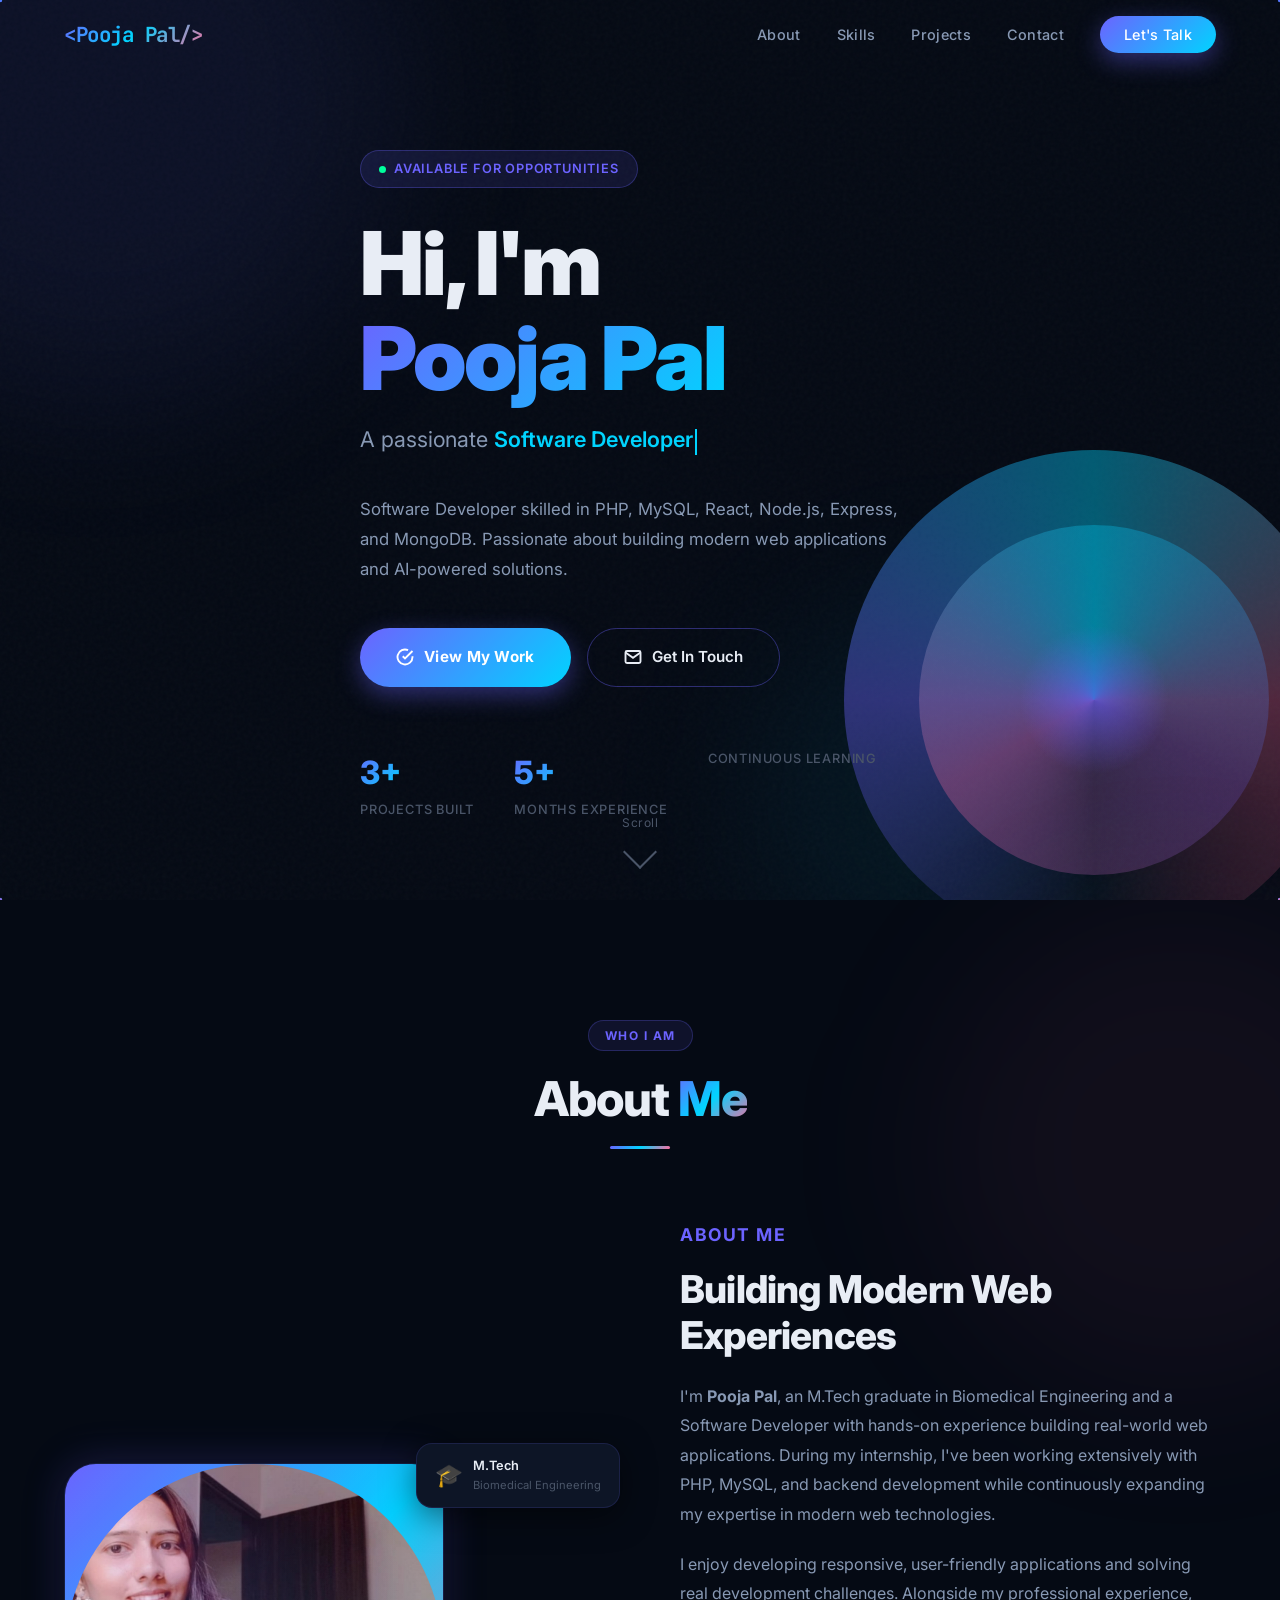
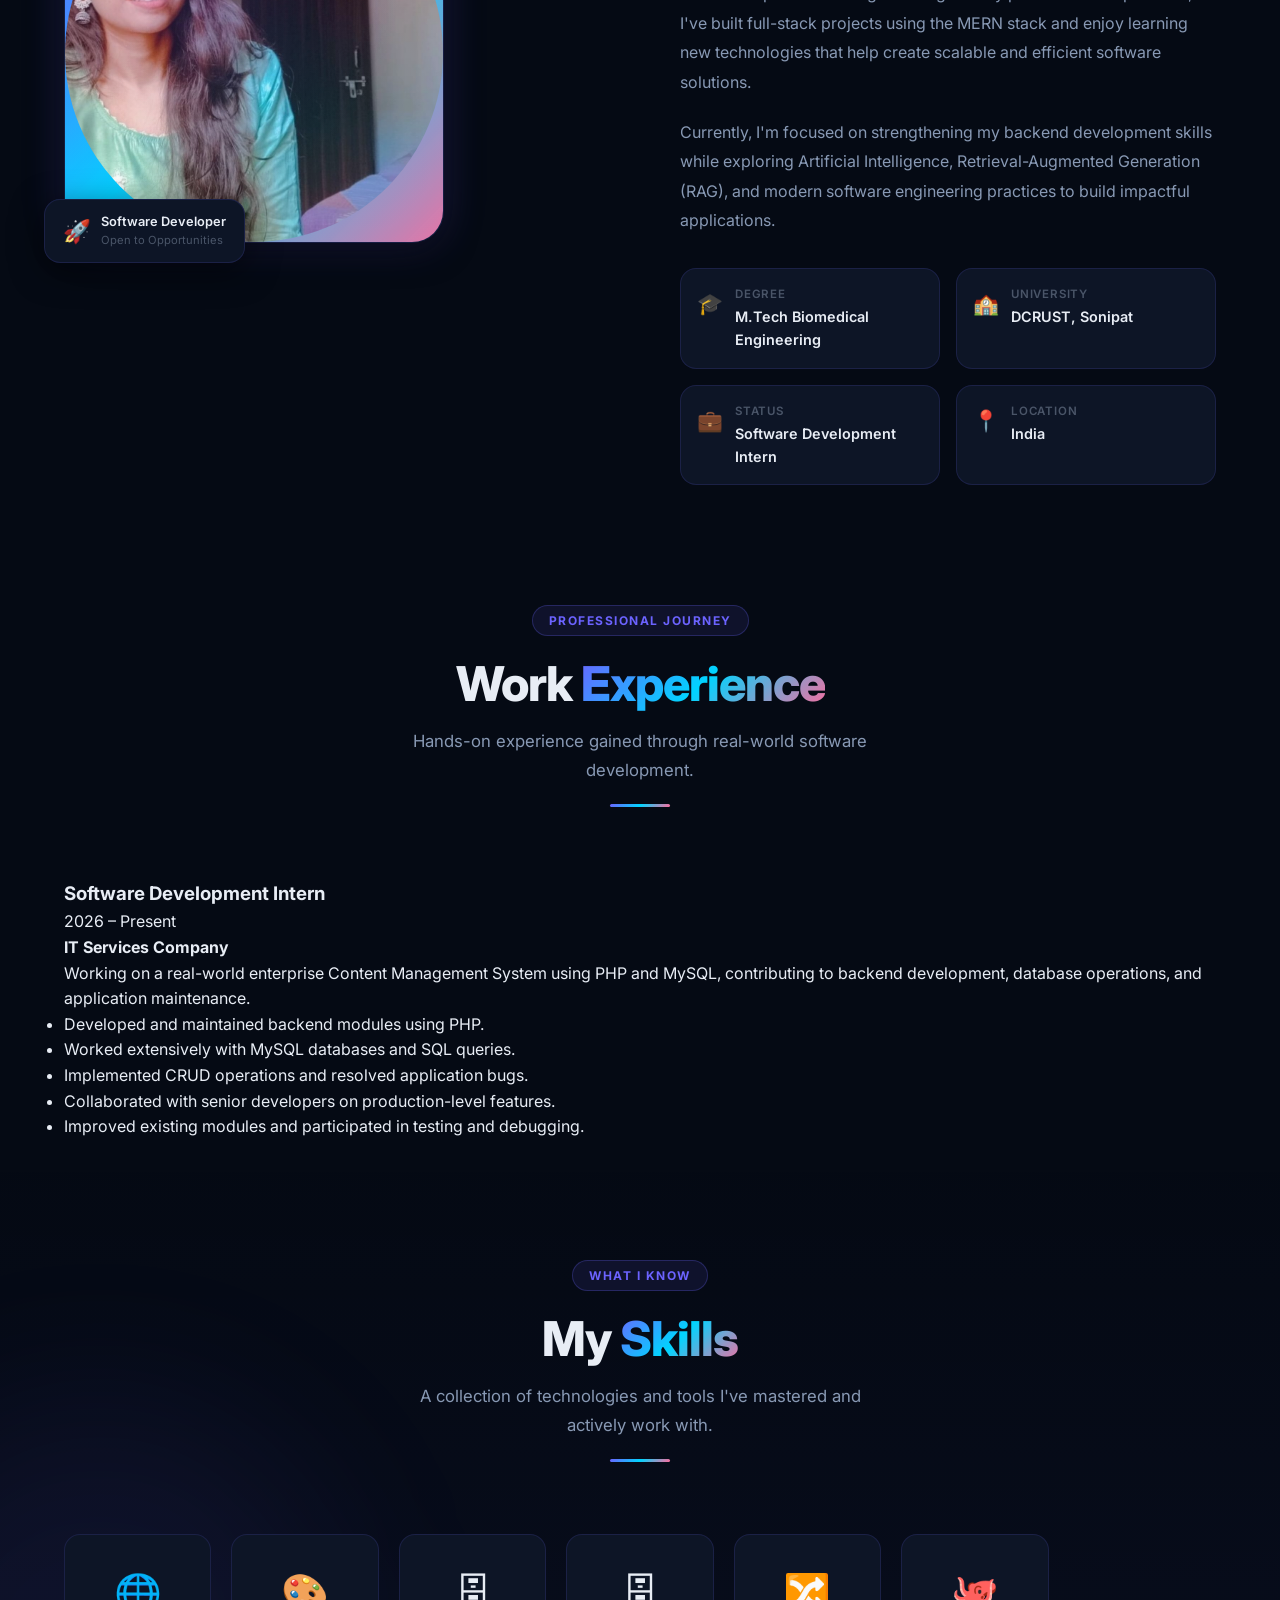
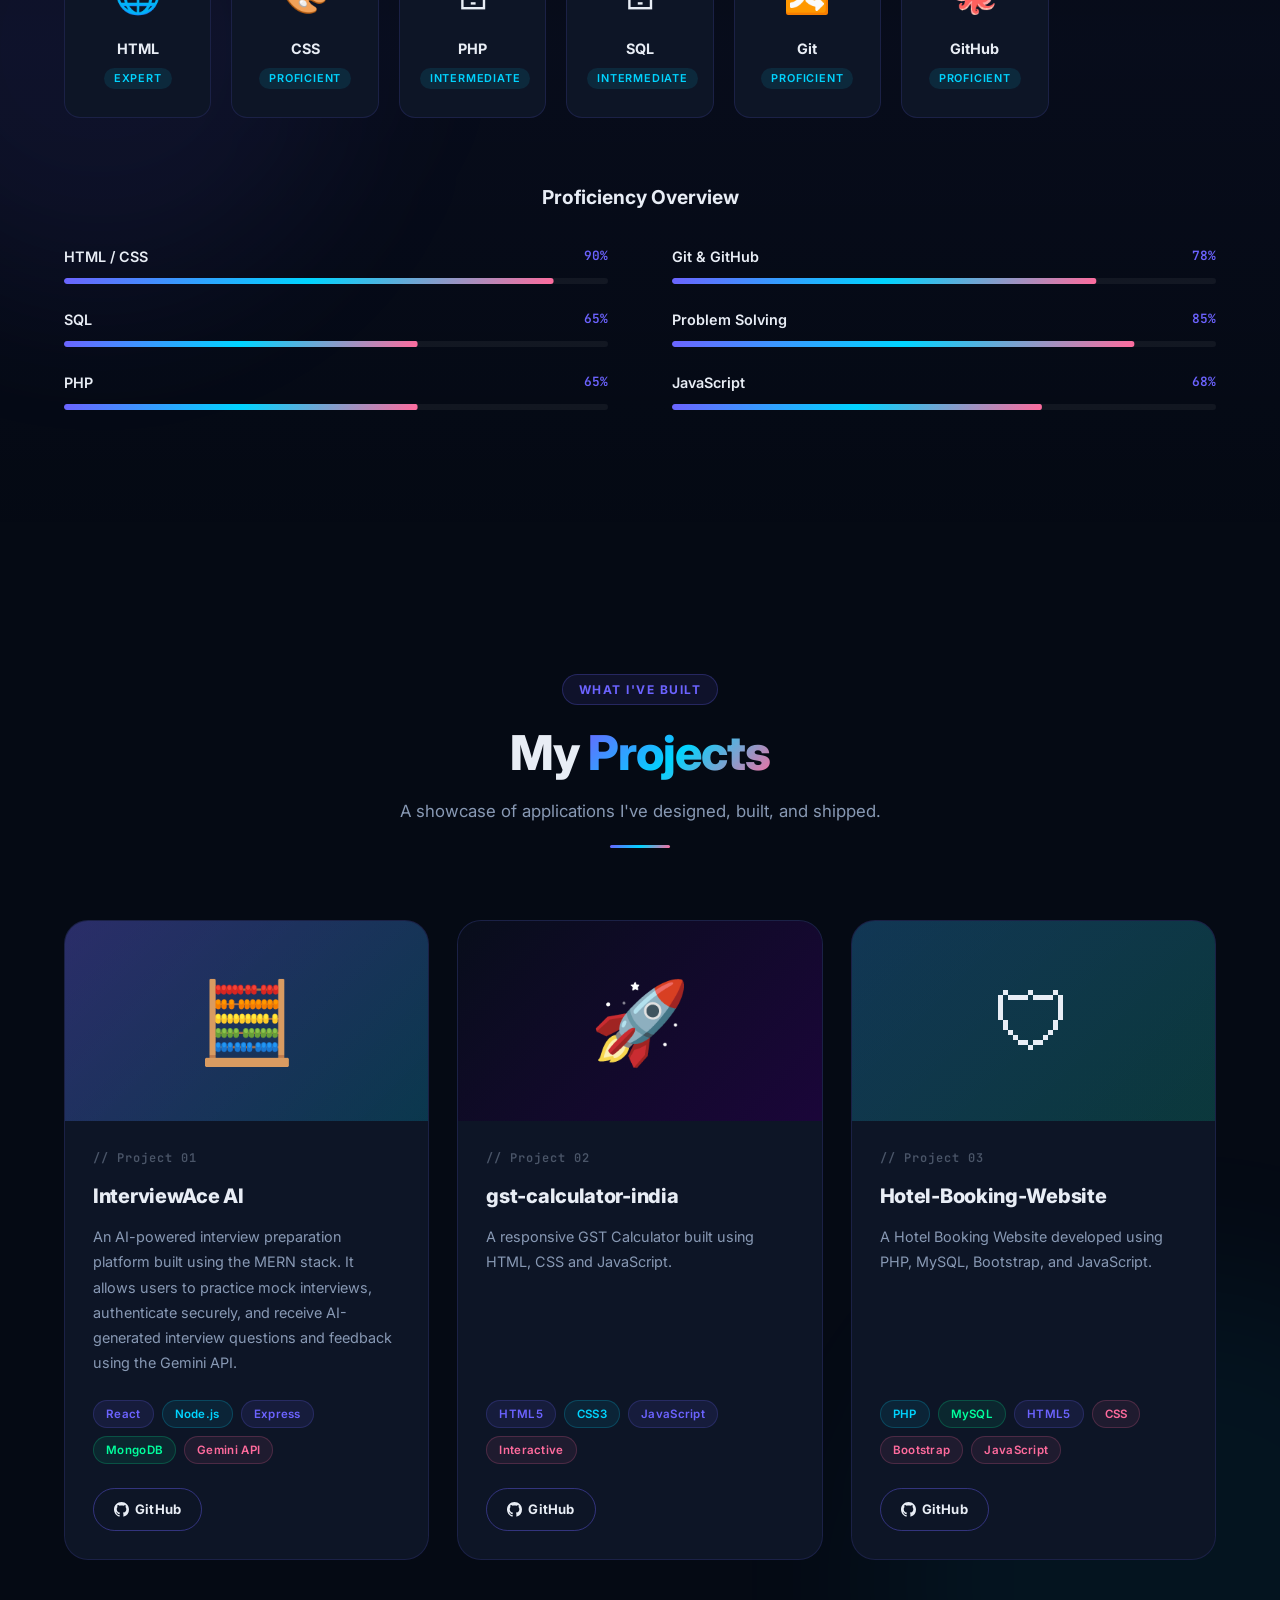
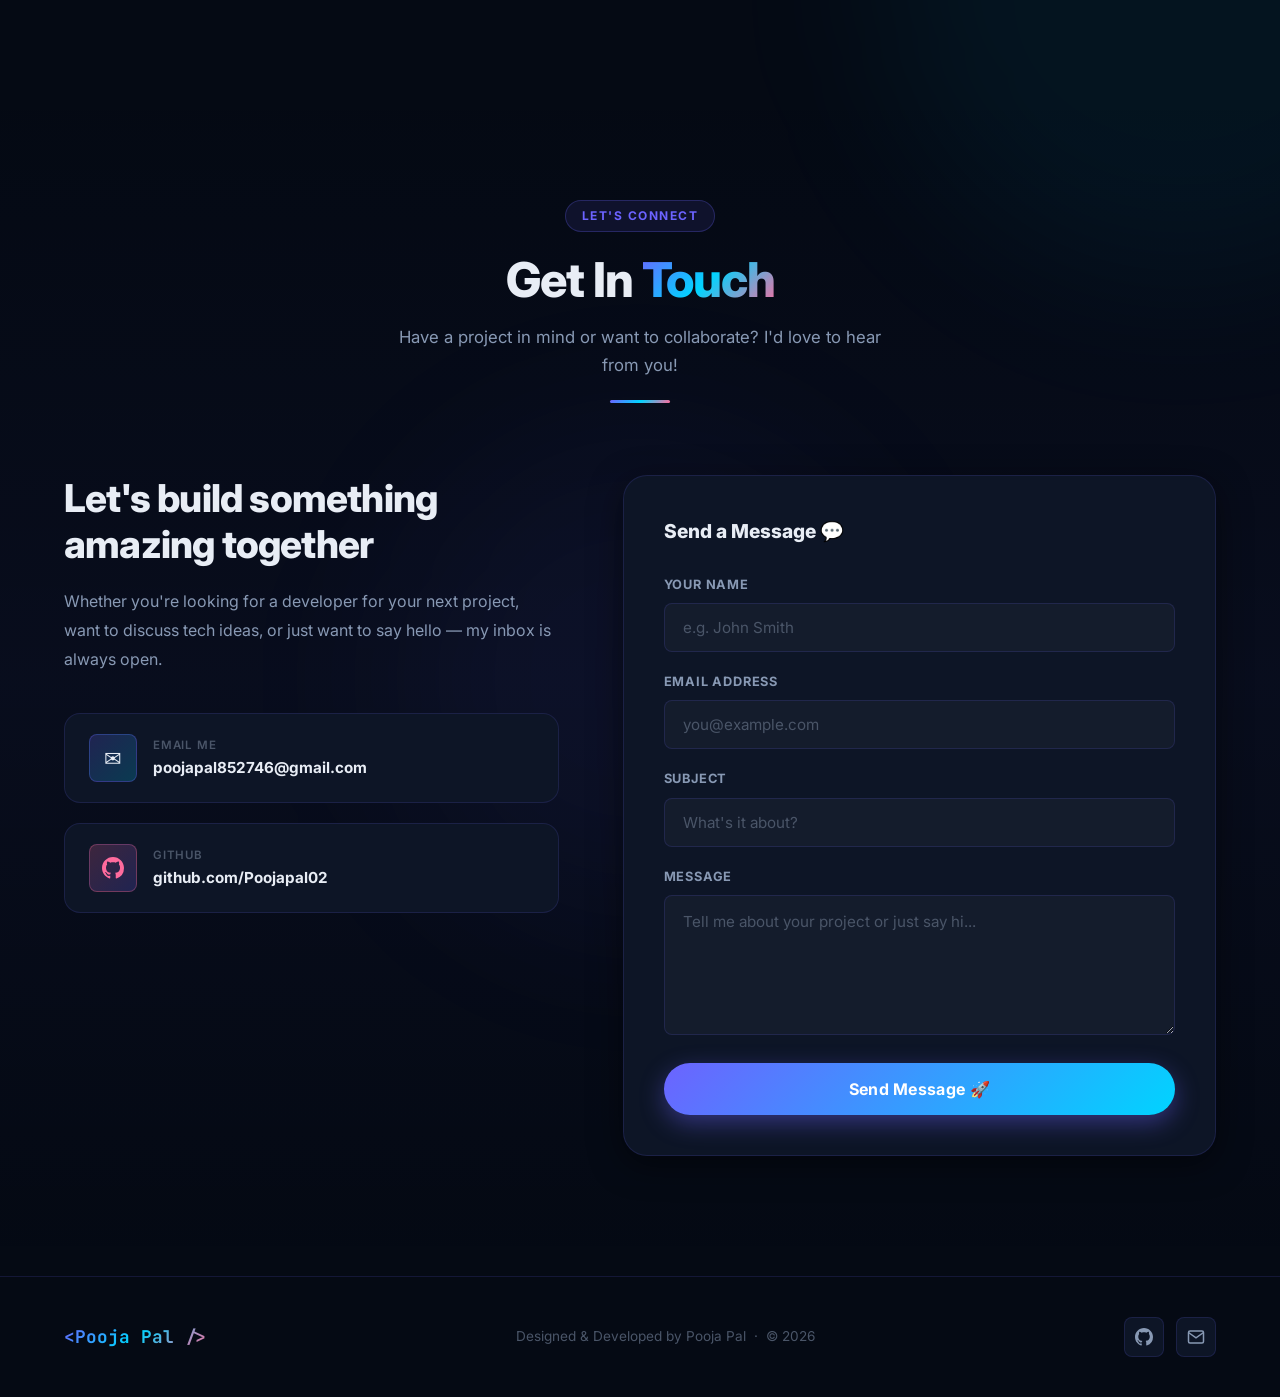
==== commit 776a2af0: "Minor fixes" ====
--- a/index.html
+++ b/index.html
@@ -1883,7 +1883,7 @@
             <span class="tag pink">JavaScript</span>
           </div>
           <div class="project-links">
-            <a href="hhttps://github.com/Poojapal02/Hotel-Booking-Website.git" target="_blank" rel="noopener noreferrer" class="project-link secondary" id="spam-github-link">
+            <a href="https://github.com/Poojapal02/Hotel-Booking-Website.git" target="_blank" rel="noopener noreferrer" class="project-link secondary" id="spam-github-link">
               <svg width="15" height="15" viewBox="0 0 24 24" fill="currentColor"><path d="M12 0C5.37 0 0 5.37 0 12c0 5.31 3.435 9.795 8.205 11.385.6.105.825-.255.825-.57 0-.285-.015-1.23-.015-2.235-3.015.555-3.795-.735-4.035-1.41-.135-.345-.72-1.41-1.23-1.695-.42-.225-1.02-.78-.015-.795.945-.015 1.62.87 1.845 1.23 1.08 1.815 2.805 1.305 3.495.99.105-.78.42-1.305.765-1.605-2.67-.3-5.46-1.335-5.46-5.925 0-1.305.465-2.385 1.23-3.225-.12-.3-.54-1.53.12-3.18 0 0 1.005-.315 3.3 1.23.96-.27 1.98-.405 3-.405s2.04.135 3 .405c2.295-1.56 3.3-1.23 3.3-1.23.66 1.65.24 2.88.12 3.18.765.84 1.23 1.905 1.23 3.225 0 4.605-2.805 5.625-5.475 5.925.435.375.81 1.095.81 2.22 0 1.605-.015 2.895-.015 3.3 0 .315.225.69.825.57A12.02 12.02 0 0 0 24 12c0-6.63-5.37-12-12-12z"/></svg>
               GitHub
             </a>
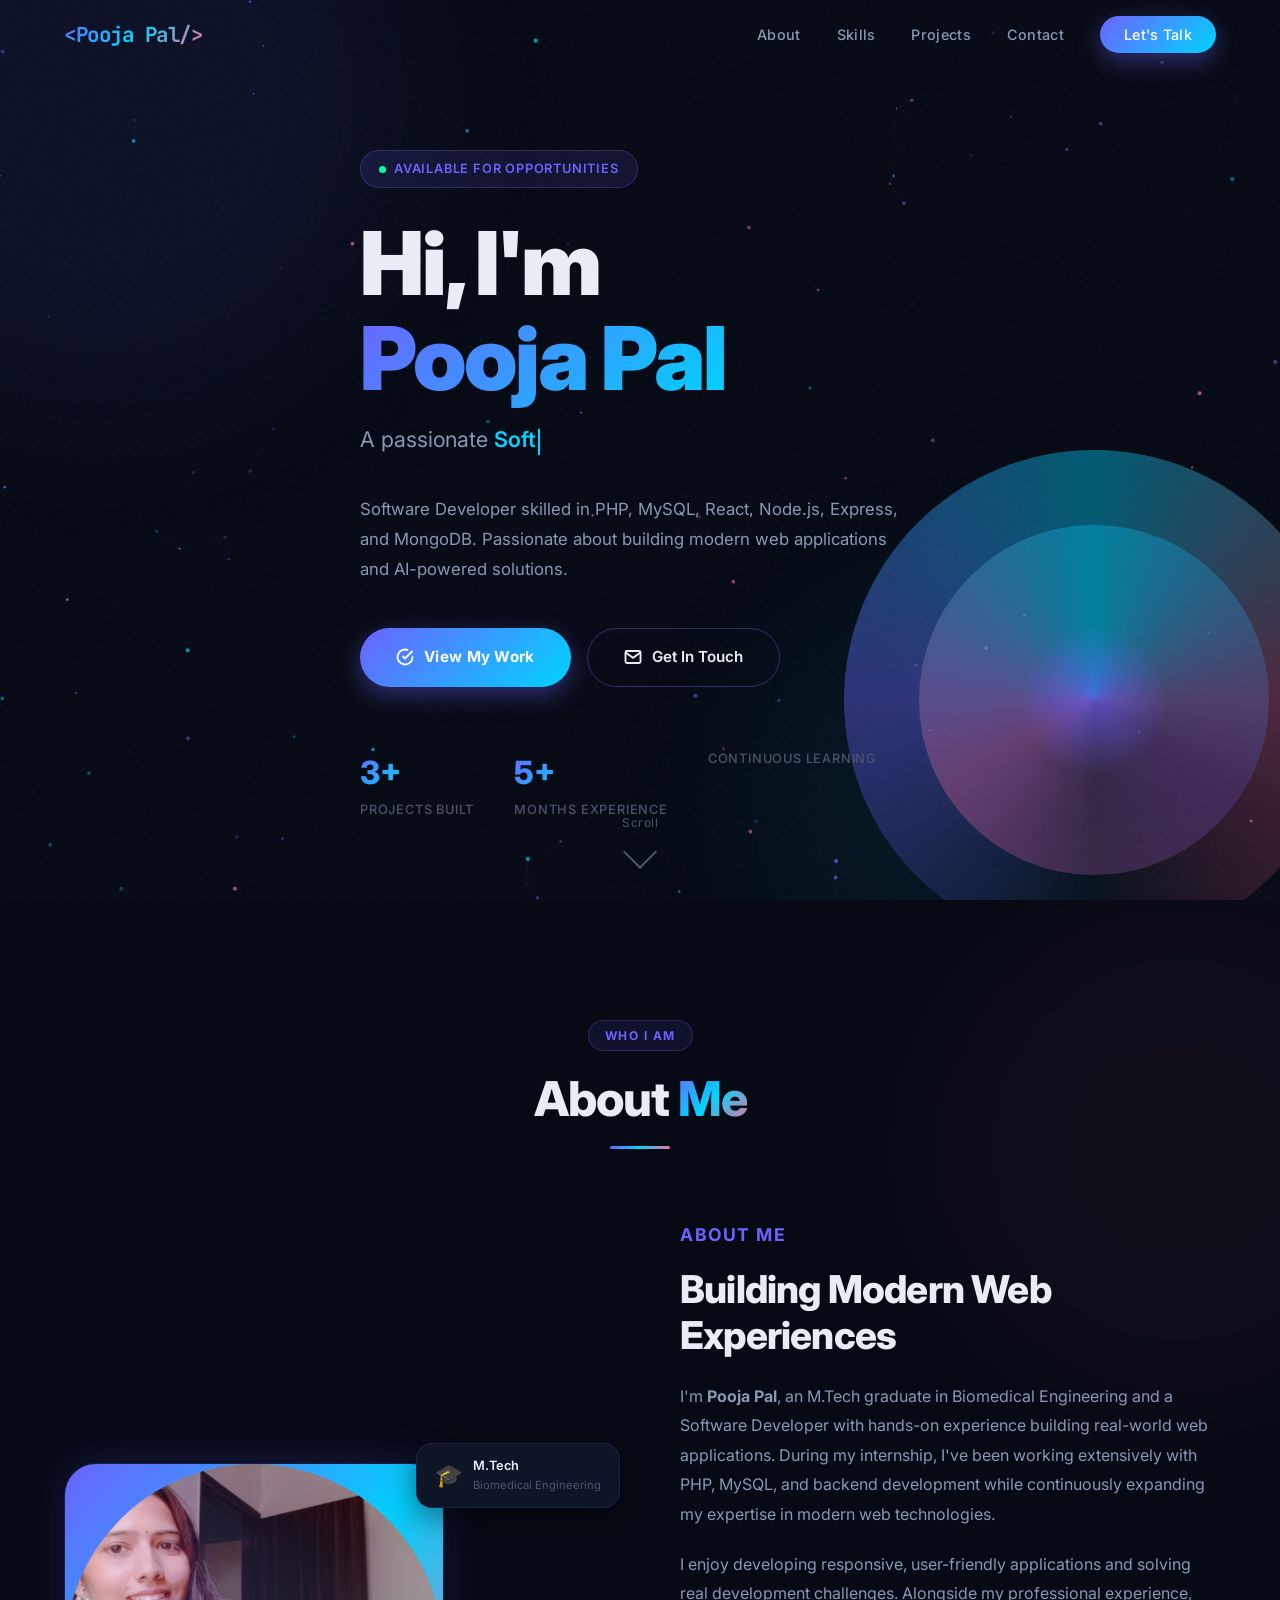
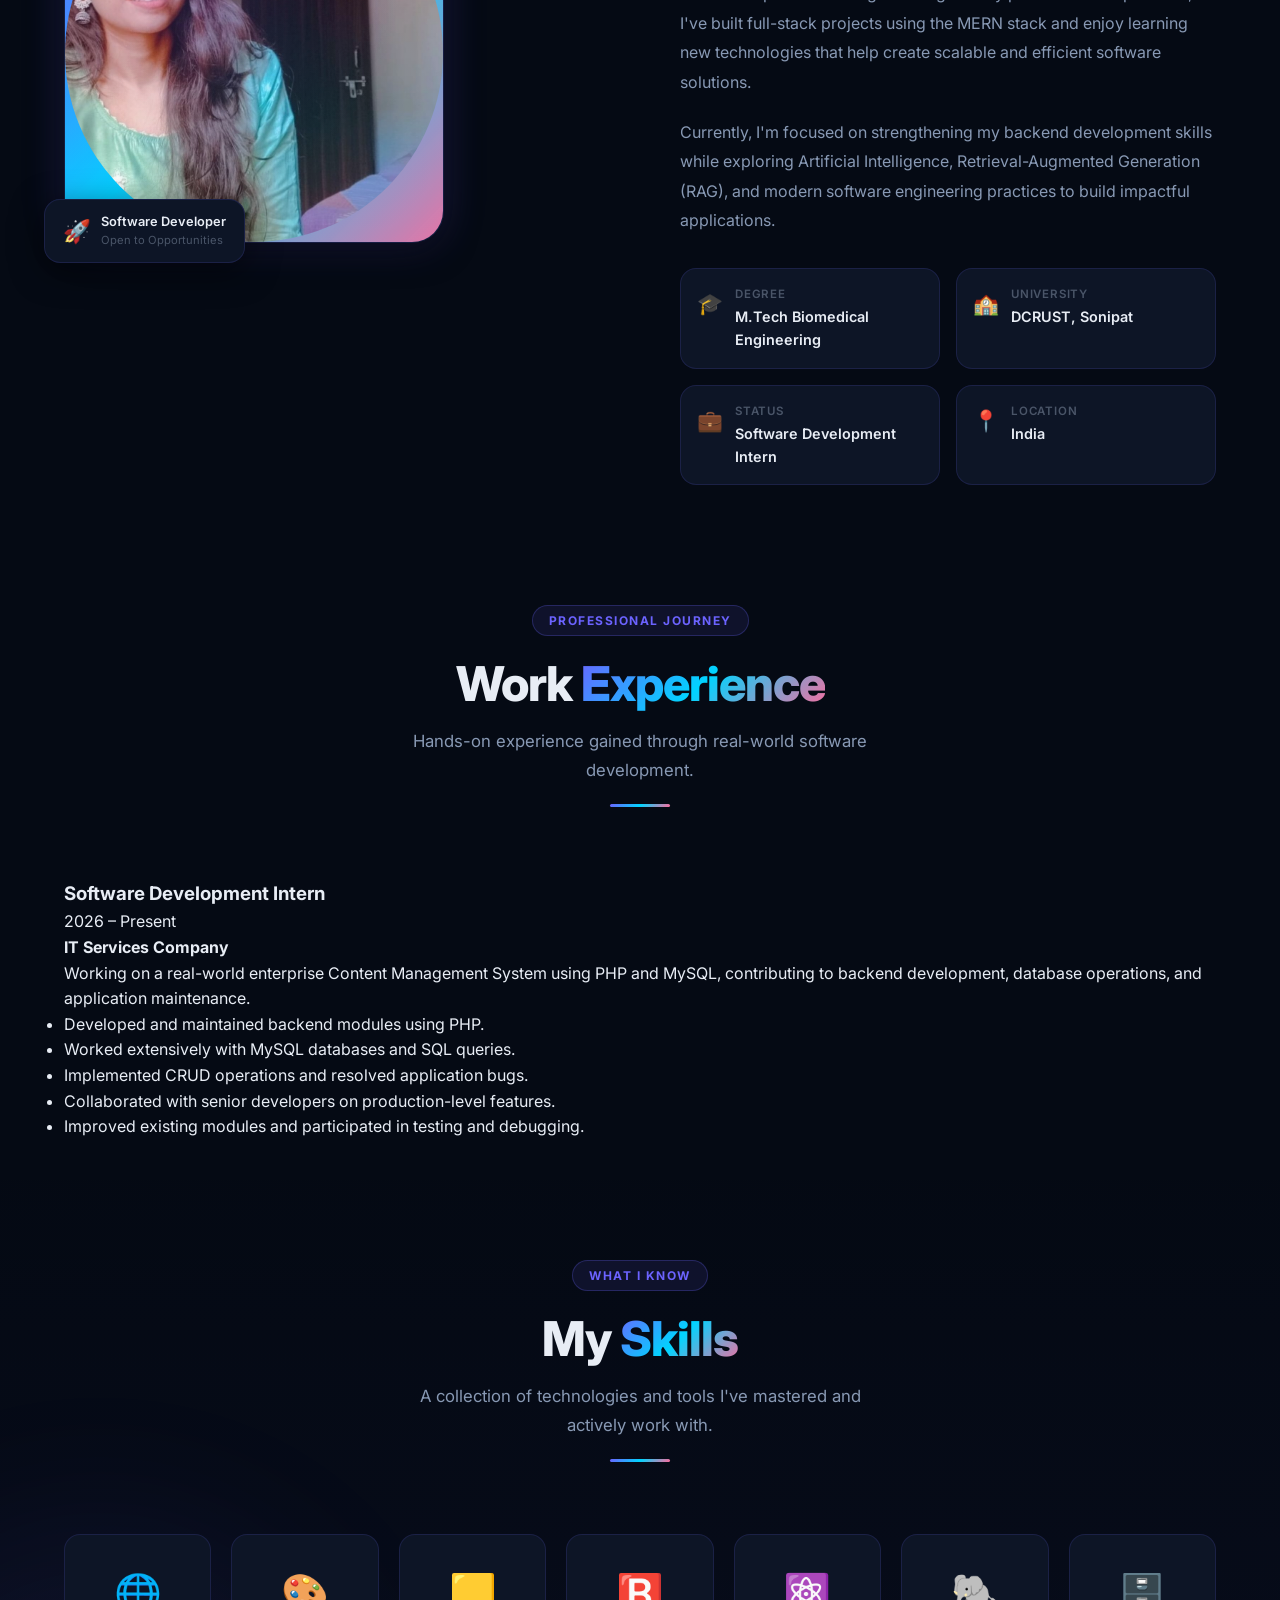
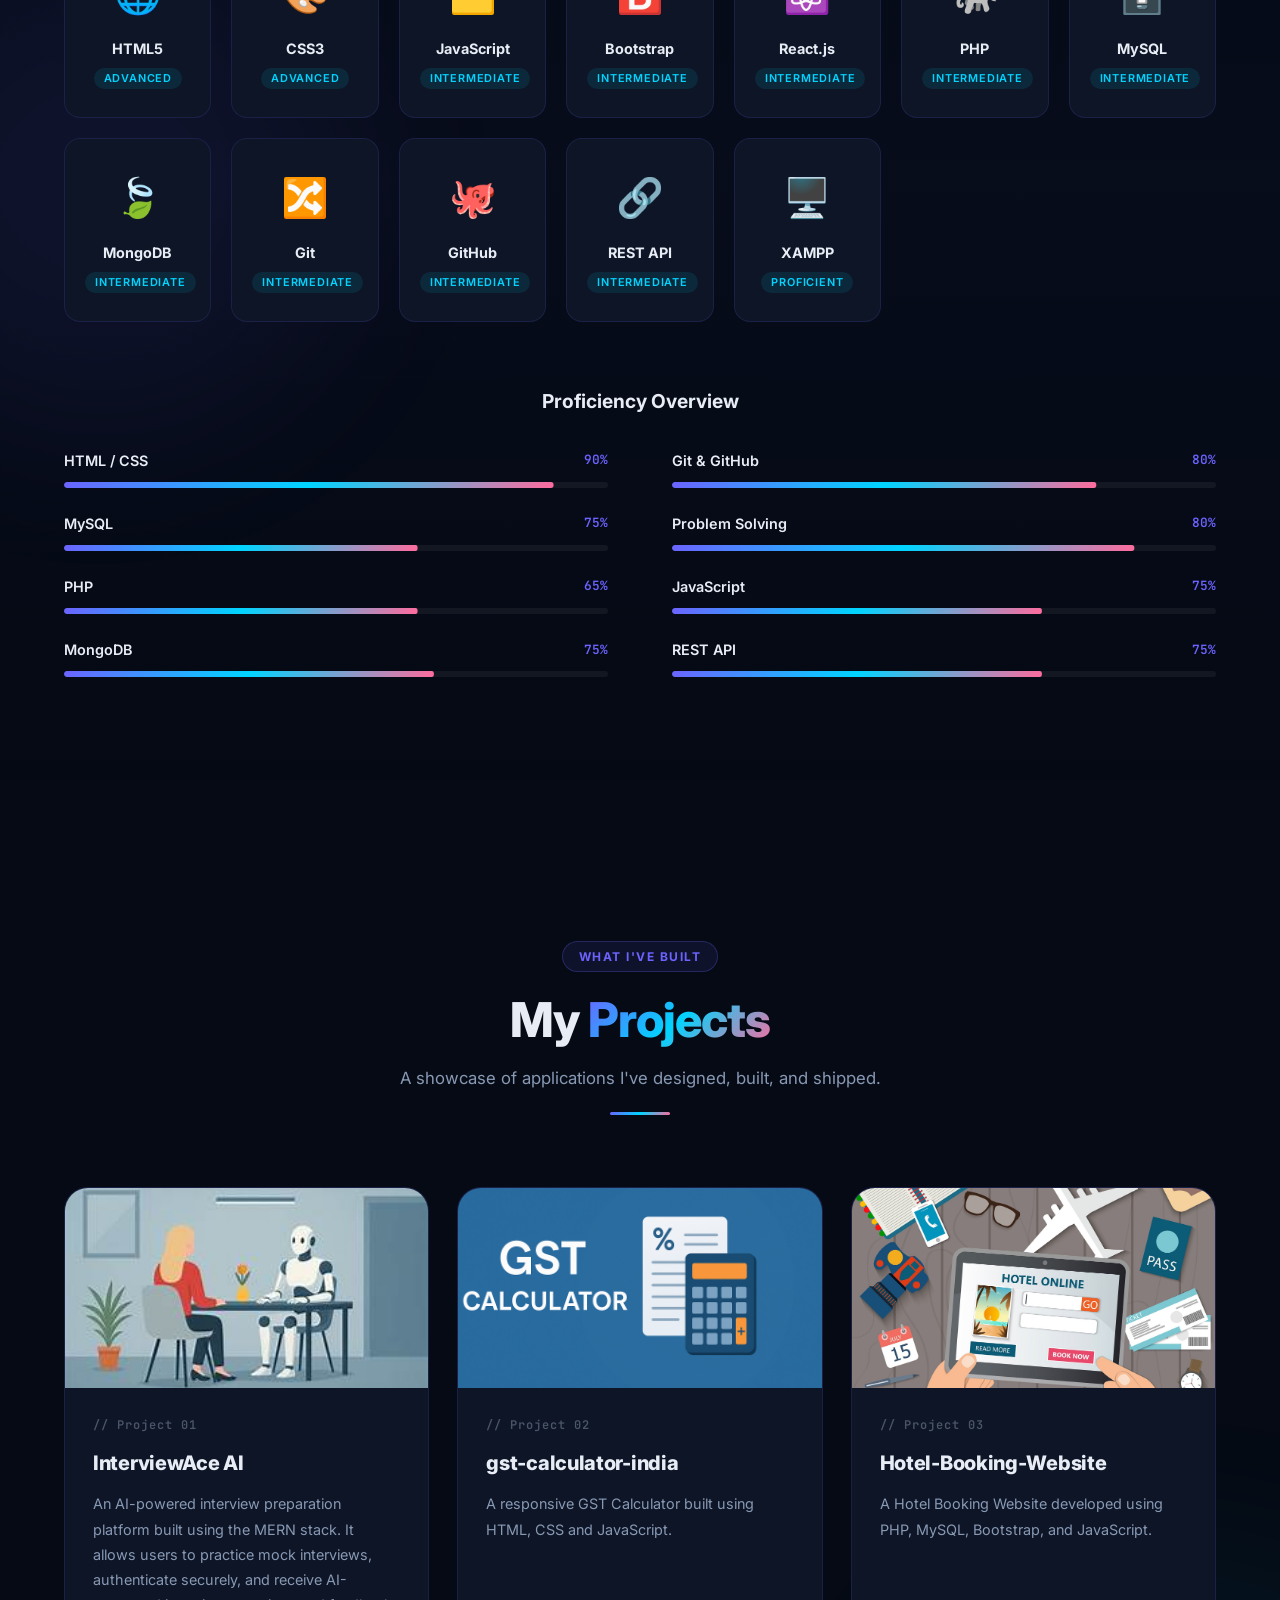
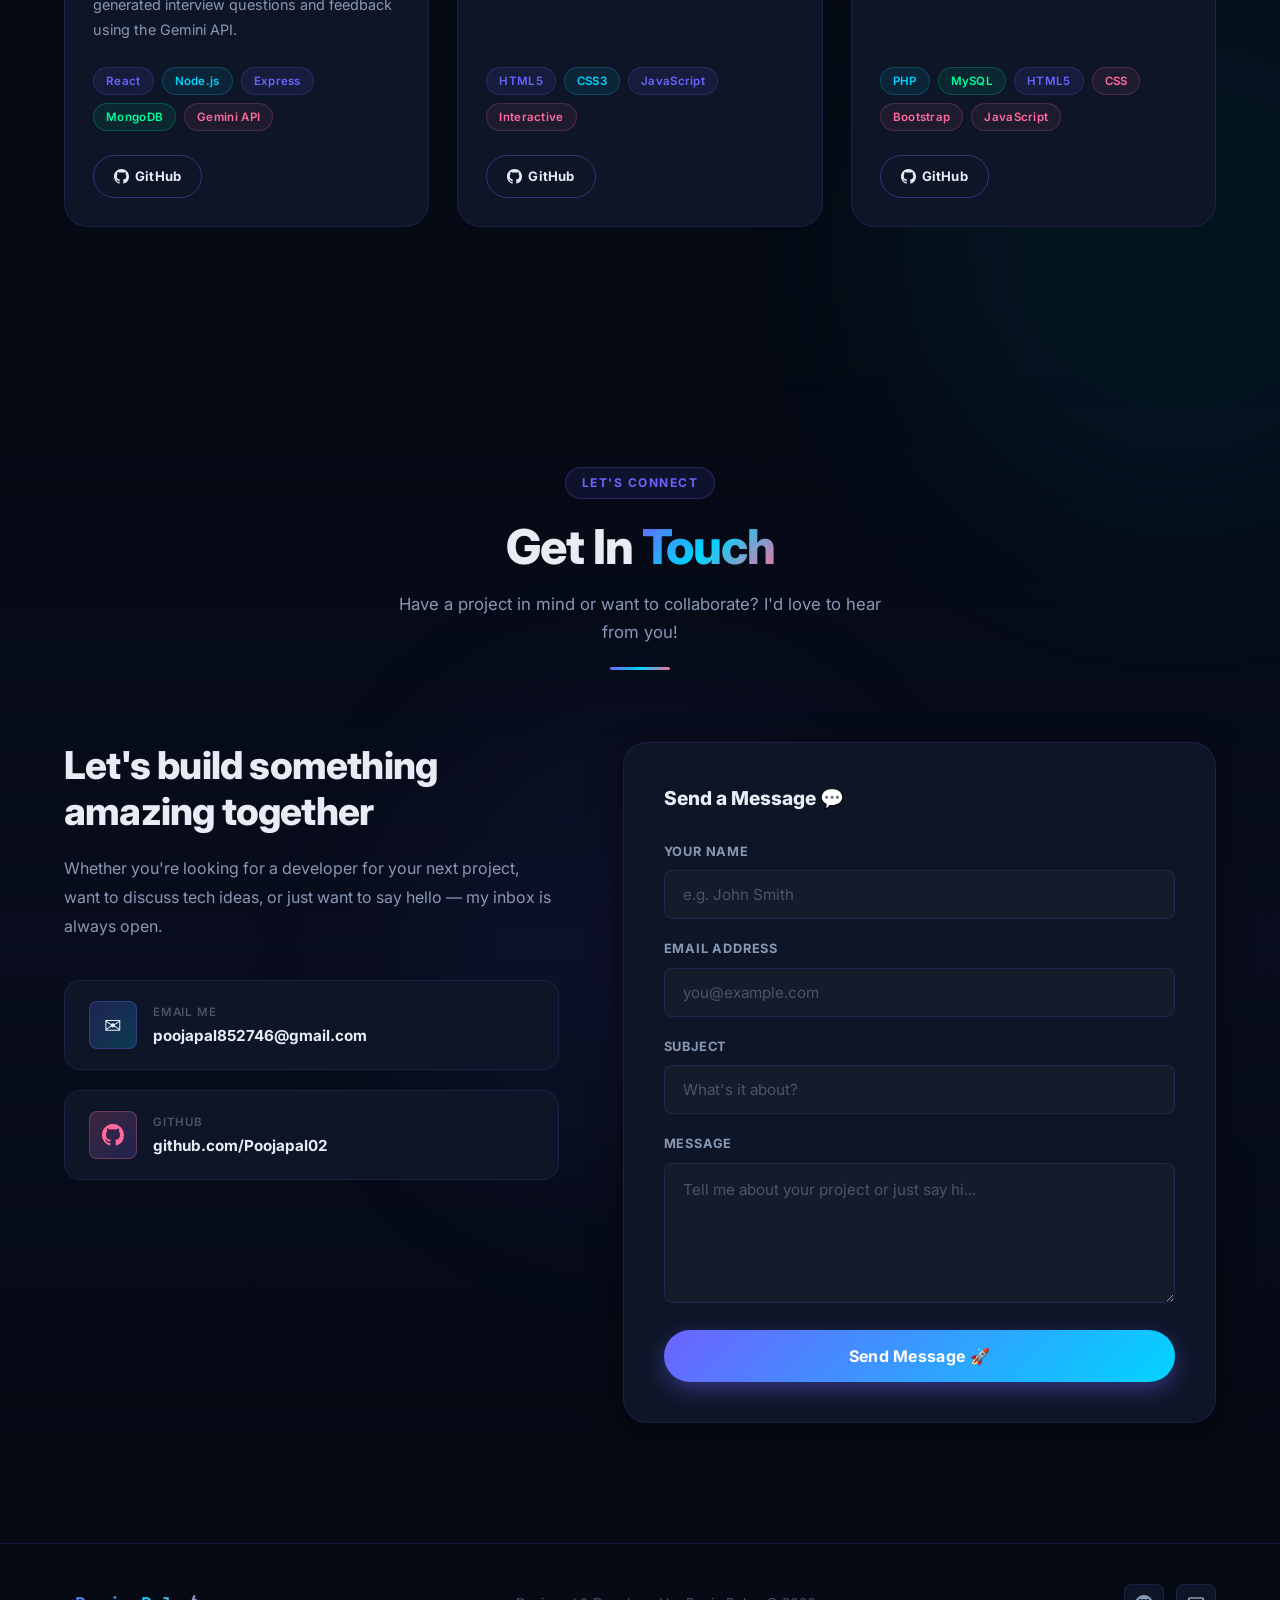
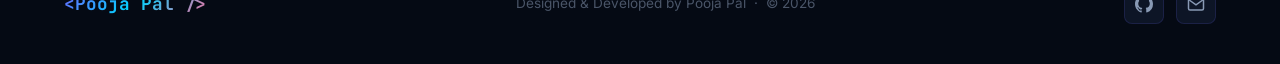
==== commit d80b8a70: "Updated portfolio with new layout, skills and project images" ====
--- a/index.html
+++ b/index.html
@@ -20,1446 +20,7 @@
   <link rel="preconnect" href="https://fonts.googleapis.com" />
   <link rel="preconnect" href="https://fonts.gstatic.com" crossorigin />
   <link href="https://fonts.googleapis.com/css2?family=Inter:wght@300;400;500;600;700;800;900&family=JetBrains+Mono:wght@400;500;700&display=swap" rel="stylesheet" />
-
-  <style>
-    /* ===========================
-       CSS CUSTOM PROPERTIES
-    =========================== */
-    :root {
-      --bg-primary: #050a14;
-      --bg-secondary: #080f1e;
-      --bg-card: #0d1526;
-      --bg-card-hover: #111d35;
-      --bg-glass: rgba(13, 21, 38, 0.7);
-
-      --accent-primary: #6c63ff;
-      --accent-secondary: #00d4ff;
-      --accent-tertiary: #ff6b9d;
-      --accent-green: #00ff9d;
-
-      --text-primary: #e8edf5;
-      --text-secondary: #8899b4;
-      --text-muted: #4a5568;
-
-      --border-subtle: rgba(108, 99, 255, 0.15);
-      --border-glow: rgba(108, 99, 255, 0.4);
-
-      --gradient-hero: linear-gradient(135deg, #6c63ff 0%, #00d4ff 50%, #ff6b9d 100%);
-      --gradient-card: linear-gradient(135deg, rgba(108,99,255,0.08) 0%, rgba(0,212,255,0.04) 100%);
-
-      --shadow-card: 0 8px 32px rgba(0,0,0,0.5);
-      --shadow-glow: 0 0 40px rgba(108,99,255,0.25);
-      --shadow-btn: 0 8px 24px rgba(108,99,255,0.4);
-
-      --radius-sm: 8px;
-      --radius-md: 16px;
-      --radius-lg: 24px;
-      --radius-xl: 32px;
-
-      --transition-fast: 0.2s ease;
-      --transition-smooth: 0.4s cubic-bezier(0.4, 0, 0.2, 1);
-      --transition-bounce: 0.5s cubic-bezier(0.34, 1.56, 0.64, 1);
-
-      --nav-height: 70px;
-    }
-
-    /* ===========================
-       RESET & BASE
-    =========================== */
-    *, *::before, *::after {
-      margin: 0;
-      padding: 0;
-      box-sizing: border-box;
-    }
-
-    html {
-      scroll-behavior: smooth;
-      font-size: 16px;
-    }
-
-    body {
-      font-family: 'Inter', sans-serif;
-      background-color: var(--bg-primary);
-      color: var(--text-primary);
-      line-height: 1.6;
-      overflow-x: hidden;
-      -webkit-font-smoothing: antialiased;
-    }
-
-    ::selection {
-      background: rgba(108, 99, 255, 0.35);
-      color: #fff;
-    }
-
-    /* ===========================
-       SCROLLBAR
-    =========================== */
-    ::-webkit-scrollbar { width: 6px; }
-    ::-webkit-scrollbar-track { background: var(--bg-primary); }
-    ::-webkit-scrollbar-thumb {
-      background: linear-gradient(180deg, var(--accent-primary), var(--accent-secondary));
-      border-radius: 3px;
-    }
-
-    /* ===========================
-       CANVAS BACKGROUND
-    =========================== */
-    #bg-canvas {
-      position: fixed;
-      top: 0; left: 0;
-      width: 100%; height: 100%;
-      z-index: 0;
-      pointer-events: none;
-    }
-
-    /* ===========================
-       NOISE OVERLAY
-    =========================== */
-    .noise-overlay {
-      position: fixed;
-      inset: 0;
-      z-index: 1;
-      pointer-events: none;
-      opacity: 0.03;
-      background-image: url("data:image/svg+xml,%3Csvg viewBox='0 0 256 256' xmlns='http://www.w3.org/2000/svg'%3E%3Cfilter id='noise'%3E%3CfeTurbulence type='fractalNoise' baseFrequency='0.9' numOctaves='4' stitchTiles='stitch'/%3E%3C/filter%3E%3Crect width='100%25' height='100%25' filter='url(%23noise)'/%3E%3C/svg%3E");
-    }
-
-    /* ===========================
-       GLOBAL LAYOUT
-    =========================== */
-    .container {
-      max-width: 1200px;
-      margin: 0 auto;
-      padding: 0 24px;
-    }
-
-    section {
-      position: relative;
-      z-index: 2;
-    }
-
-    /* ===========================
-       NAVIGATION
-    =========================== */
-    nav {
-      position: fixed;
-      top: 0;
-      left: 0;
-      width: 100%;
-      height: var(--nav-height);
-      z-index: 1000;
-      transition: var(--transition-smooth);
-    }
-
-    nav.scrolled {
-      background: rgba(5, 10, 20, 0.9);
-      backdrop-filter: blur(20px);
-      -webkit-backdrop-filter: blur(20px);
-      border-bottom: 1px solid var(--border-subtle);
-      box-shadow: 0 4px 30px rgba(0,0,0,0.3);
-    }
-
-    .nav-inner {
-      display: flex;
-      align-items: center;
-      justify-content: space-between;
-      height: 100%;
-      max-width: 1200px;
-      margin: 0 auto;
-      padding: 0 24px;
-    }
-
-    .nav-logo {
-      font-family: 'JetBrains Mono', monospace;
-      font-size: 1.3rem;
-      font-weight: 700;
-      text-decoration: none;
-      background: var(--gradient-hero);
-      -webkit-background-clip: text;
-      -webkit-text-fill-color: transparent;
-      background-clip: text;
-      letter-spacing: -0.5px;
-    }
-
-    .nav-links {
-      display: flex;
-      align-items: center;
-      gap: 36px;
-      list-style: none;
-    }
-
-    .nav-links a {
-      text-decoration: none;
-      color: var(--text-secondary);
-      font-size: 0.9rem;
-      font-weight: 500;
-      letter-spacing: 0.3px;
-      transition: var(--transition-fast);
-      position: relative;
-    }
-
-    .nav-links a::after {
-      content: '';
-      position: absolute;
-      bottom: -4px;
-      left: 0;
-      width: 0;
-      height: 2px;
-      background: var(--gradient-hero);
-      border-radius: 1px;
-      transition: var(--transition-smooth);
-    }
-
-    .nav-links a:hover {
-      color: var(--text-primary);
-    }
-
-    .nav-links a:hover::after {
-      width: 100%;
-    }
-
-    .nav-cta {
-      padding: 10px 24px;
-      background: linear-gradient(135deg, var(--accent-primary), var(--accent-secondary));
-      border-radius: 50px;
-      text-decoration: none;
-      color: #fff !important;
-      font-size: 0.85rem;
-      font-weight: 600;
-      letter-spacing: 0.3px;
-      box-shadow: var(--shadow-btn);
-      transition: var(--transition-bounce);
-      white-space: nowrap;
-    }
-
-    .nav-cta:hover {
-      transform: translateY(-2px) scale(1.03);
-      box-shadow: 0 12px 32px rgba(108,99,255,0.55);
-    }
-
-    .nav-cta::after { display: none !important; }
-
-    /* Hamburger */
-    .hamburger {
-      display: none;
-      flex-direction: column;
-      cursor: pointer;
-      gap: 5px;
-      z-index: 1100;
-      background: none;
-      border: none;
-      padding: 4px;
-    }
-
-    .hamburger span {
-      display: block;
-      width: 26px;
-      height: 2px;
-      background: var(--text-primary);
-      border-radius: 2px;
-      transition: var(--transition-smooth);
-    }
-
-    .hamburger.active span:nth-child(1) { transform: translateY(7px) rotate(45deg); }
-    .hamburger.active span:nth-child(2) { opacity: 0; transform: scaleX(0); }
-    .hamburger.active span:nth-child(3) { transform: translateY(-7px) rotate(-45deg); }
-
-    .mobile-menu {
-      position: fixed;
-      top: 0; right: -100%;
-      width: 280px;
-      height: 100vh;
-      background: rgba(8, 15, 30, 0.98);
-      backdrop-filter: blur(30px);
-      -webkit-backdrop-filter: blur(30px);
-      z-index: 1050;
-      display: flex;
-      flex-direction: column;
-      align-items: center;
-      justify-content: center;
-      gap: 32px;
-      transition: var(--transition-smooth);
-      border-left: 1px solid var(--border-subtle);
-    }
-
-    .mobile-menu.open { right: 0; }
-
-    .mobile-menu a {
-      text-decoration: none;
-      color: var(--text-primary);
-      font-size: 1.2rem;
-      font-weight: 600;
-      transition: var(--transition-fast);
-    }
-
-    .mobile-menu a:hover { color: var(--accent-primary); }
-
-    /* ===========================
-       HERO SECTION
-    =========================== */
-    #hero {
-      min-height: 100vh;
-      display: flex;
-      align-items: center;
-      padding-top: var(--nav-height);
-      position: relative;
-      overflow: hidden;
-    }
-
-    .hero-content {
-      position: relative;
-      z-index: 3;
-    }
-
-    .hero-badge {
-      display: inline-flex;
-      align-items: center;
-      gap: 8px;
-      padding: 8px 18px;
-      background: rgba(108, 99, 255, 0.12);
-      border: 1px solid rgba(108, 99, 255, 0.3);
-      border-radius: 50px;
-      font-size: 0.8rem;
-      font-weight: 600;
-      color: var(--accent-primary);
-      letter-spacing: 0.8px;
-      text-transform: uppercase;
-      margin-bottom: 28px;
-      animation: fadeSlideUp 0.8s ease both;
-    }
-
-    .hero-badge .dot {
-      width: 7px;
-      height: 7px;
-      background: var(--accent-green);
-      border-radius: 50%;
-      animation: pulse-dot 2s infinite;
-    }
-
-    @keyframes pulse-dot {
-      0%, 100% { box-shadow: 0 0 0 0 rgba(0,255,157,0.6); }
-      50% { box-shadow: 0 0 0 6px rgba(0,255,157,0); }
-    }
-
-    .hero-title {
-      font-size: clamp(2.8rem, 7vw, 5.5rem);
-      font-weight: 900;
-      line-height: 1.08;
-      letter-spacing: -2px;
-      margin-bottom: 16px;
-      animation: fadeSlideUp 0.8s 0.15s ease both;
-    }
-
-    .hero-title .name-highlight {
-      background: var(--gradient-hero);
-      -webkit-background-clip: text;
-      -webkit-text-fill-color: transparent;
-      background-clip: text;
-      background-size: 200% 200%;
-      animation: fadeSlideUp 0.8s 0.15s ease both, gradientShift 4s ease infinite;
-    }
-
-    @keyframes gradientShift {
-      0%, 100% { background-position: 0% 50%; }
-      50% { background-position: 100% 50%; }
-    }
-
-    .hero-roles {
-      font-size: clamp(1rem, 2.5vw, 1.35rem);
-      color: var(--text-secondary);
-      font-weight: 400;
-      margin-bottom: 28px;
-      animation: fadeSlideUp 0.8s 0.3s ease both;
-      min-height: 2em;
-    }
-
-    .hero-roles .typed-text {
-      color: var(--accent-secondary);
-      font-weight: 600;
-    }
-
-    .hero-roles .cursor {
-      display: inline-block;
-      width: 2px;
-      height: 1.2em;
-      background: var(--accent-secondary);
-      margin-left: 2px;
-      vertical-align: middle;
-      animation: blink 1s infinite;
-    }
-
-    @keyframes blink {
-      0%, 50% { opacity: 1; }
-      51%, 100% { opacity: 0; }
-    }
-
-    .hero-desc {
-      max-width: 560px;
-      font-size: 1.05rem;
-      color: var(--text-secondary);
-      line-height: 1.8;
-      margin-bottom: 44px;
-      animation: fadeSlideUp 0.8s 0.45s ease both;
-    }
-
-    .hero-actions {
-      display: flex;
-      gap: 16px;
-      flex-wrap: wrap;
-      animation: fadeSlideUp 0.8s 0.6s ease both;
-    }
-
-    .btn-primary {
-      display: inline-flex;
-      align-items: center;
-      gap: 10px;
-      padding: 16px 36px;
-      background: linear-gradient(135deg, var(--accent-primary), var(--accent-secondary));
-      color: #fff;
-      text-decoration: none;
-      border-radius: 50px;
-      font-size: 0.95rem;
-      font-weight: 700;
-      letter-spacing: 0.3px;
-      box-shadow: var(--shadow-btn);
-      transition: var(--transition-bounce);
-      border: none;
-      cursor: pointer;
-    }
-
-    .btn-primary:hover {
-      transform: translateY(-3px) scale(1.04);
-      box-shadow: 0 16px 40px rgba(108,99,255,0.5);
-    }
-
-    .btn-secondary {
-      display: inline-flex;
-      align-items: center;
-      gap: 10px;
-      padding: 16px 36px;
-      background: transparent;
-      color: var(--text-primary);
-      text-decoration: none;
-      border-radius: 50px;
-      font-size: 0.95rem;
-      font-weight: 600;
-      border: 1px solid var(--border-glow);
-      transition: var(--transition-bounce);
-      cursor: pointer;
-    }
-
-    .btn-secondary:hover {
-      background: rgba(108,99,255,0.1);
-      border-color: var(--accent-primary);
-      transform: translateY(-3px);
-      box-shadow: 0 8px 24px rgba(108,99,255,0.2);
-    }
-
-    /* Hero floating visual */
-    .hero-visual {
-      position: absolute;
-      right: -5%;
-      top: 50%;
-      transform: translateY(-50%);
-      width: min(500px, 45vw);
-      aspect-ratio: 1;
-      pointer-events: none;
-      animation: fadeSlideUp 1s 0.3s ease both;
-    }
-
-    .hero-orb {
-      width: 100%;
-      height: 100%;
-      border-radius: 50%;
-      background: conic-gradient(from 180deg at 50% 50%,
-        rgba(108,99,255,0) 0deg,
-        rgba(108,99,255,0.4) 90deg,
-        rgba(0,212,255,0.4) 180deg,
-        rgba(255,107,157,0.3) 270deg,
-        rgba(108,99,255,0) 360deg);
-      animation: spin 12s linear infinite;
-      position: relative;
-    }
-
-    .hero-orb::before {
-      content: '';
-      position: absolute;
-      inset: 15%;
-      border-radius: 50%;
-      background: conic-gradient(from 0deg at 50% 50%,
-        rgba(0,212,255,0.3) 0deg,
-        rgba(108,99,255,0.2) 120deg,
-        rgba(255,107,157,0.3) 240deg,
-        rgba(0,212,255,0.3) 360deg);
-      animation: spin 8s linear infinite reverse;
-    }
-
-    .hero-orb::after {
-      content: '';
-      position: absolute;
-      inset: 35%;
-      border-radius: 50%;
-      background: radial-gradient(circle, rgba(108,99,255,0.6) 0%, transparent 70%);
-      animation: orbPulse 3s ease-in-out infinite;
-    }
-
-    @keyframes spin { to { transform: rotate(360deg); } }
-    @keyframes orbPulse {
-      0%, 100% { transform: scale(0.9); opacity: 0.7; }
-      50% { transform: scale(1.15); opacity: 1; }
-    }
-
-    .hero-stats {
-      display: flex;
-      gap: 40px;
-      margin-top: 60px;
-      animation: fadeSlideUp 0.8s 0.75s ease both;
-    }
-
-    .stat-item { text-align: left; }
-
-    .stat-num {
-      font-size: 2rem;
-      font-weight: 800;
-      background: var(--gradient-hero);
-      -webkit-background-clip: text;
-      -webkit-text-fill-color: transparent;
-      background-clip: text;
-    }
-
-    .stat-label {
-      font-size: 0.8rem;
-      color: var(--text-muted);
-      font-weight: 500;
-      text-transform: uppercase;
-      letter-spacing: 0.8px;
-      margin-top: 2px;
-    }
-
-    .scroll-indicator {
-      position: absolute;
-      bottom: 36px;
-      left: 50%;
-      transform: translateX(-50%);
-      display: flex;
-      flex-direction: column;
-      align-items: center;
-      gap: 8px;
-      color: var(--text-muted);
-      font-size: 0.75rem;
-      letter-spacing: 0.5px;
-      z-index: 3;
-    }
-
-    .scroll-indicator .arrow-down {
-      width: 24px;
-      height: 24px;
-      border-right: 2px solid var(--text-muted);
-      border-bottom: 2px solid var(--text-muted);
-      transform: rotate(45deg);
-      animation: bounce-arrow 1.5s ease-in-out infinite;
-    }
-
-    @keyframes bounce-arrow {
-      0%, 100% { transform: rotate(45deg) translateY(0); }
-      50% { transform: rotate(45deg) translateY(5px); }
-    }
-
-    /* ===========================
-       SECTION COMMON STYLES
-    =========================== */
-    .section-header {
-      text-align: center;
-      margin-bottom: 72px;
-    }
-
-    .section-tag {
-      display: inline-block;
-      padding: 5px 16px;
-      background: rgba(108, 99, 255, 0.1);
-      border: 1px solid rgba(108, 99, 255, 0.25);
-      border-radius: 50px;
-      font-size: 0.75rem;
-      font-weight: 700;
-      color: var(--accent-primary);
-      letter-spacing: 1.5px;
-      text-transform: uppercase;
-      margin-bottom: 20px;
-    }
-
-    .section-title {
-      font-size: clamp(2rem, 4.5vw, 3rem);
-      font-weight: 800;
-      letter-spacing: -1px;
-      line-height: 1.15;
-      margin-bottom: 16px;
-    }
-
-    .section-title .gradient-text {
-      background: var(--gradient-hero);
-      -webkit-background-clip: text;
-      -webkit-text-fill-color: transparent;
-      background-clip: text;
-    }
-
-    .section-subtitle {
-      font-size: 1.05rem;
-      color: var(--text-secondary);
-      max-width: 500px;
-      margin: 0 auto;
-      line-height: 1.7;
-    }
-
-    .divider {
-      width: 60px;
-      height: 3px;
-      background: var(--gradient-hero);
-      border-radius: 2px;
-      margin: 20px auto 0;
-    }
-
-    /* ===========================
-       ABOUT SECTION
-    =========================== */
-    #about {
-      padding: 120px 0;
-    }
-
-    .about-grid {
-      display: grid;
-      grid-template-columns: 1fr 1fr;
-      gap: 80px;
-      align-items: center;
-    }
-
-    .about-image-wrapper {
-      position: relative;
-    }
-
-    .profile-image{
-    width:100%;
-    height:100%;
-    object-fit:cover;
-    border-radius:50%;
-}
-
-    .about-avatar {
-      width: 100%;
-      max-width: 380px;
-      aspect-ratio: 1;
-      border-radius: var(--radius-xl);
-      background: var(--gradient-card);
-      border: 1px solid var(--border-subtle);
-      position: relative;
-      overflow: hidden;
-      display: flex;
-      align-items: center;
-      justify-content: center;
-      box-shadow: var(--shadow-card), var(--shadow-glow);
-    }
-
-    .avatar-icon {
-      font-size: 8rem;
-      line-height: 1;
-      animation: float 3s ease-in-out infinite;
-    }
-
-    .about-avatar-bg {
-      position: absolute;
-      inset: 0;
-      background: radial-gradient(circle at 30% 30%, rgba(108,99,255,0.2) 0%, transparent 60%),
-                  radial-gradient(circle at 70% 70%, rgba(0,212,255,0.15) 0%, transparent 60%);
-    }
-
-    .about-avatar::before {
-      content: '';
-      position: absolute;
-      inset: -2px;
-      border-radius: calc(var(--radius-xl) + 2px);
-      background: linear-gradient(135deg, var(--accent-primary), var(--accent-secondary), var(--accent-tertiary));
-      z-index: -1;
-    }
-
-    .floating-badge {
-      position: absolute;
-      background: var(--bg-card);
-      border: 1px solid var(--border-subtle);
-      border-radius: var(--radius-md);
-      padding: 12px 18px;
-      display: flex;
-      align-items: center;
-      gap: 10px;
-      box-shadow: var(--shadow-card);
-      backdrop-filter: blur(12px);
-      animation: float 3s ease-in-out infinite;
-    }
-
-    .floating-badge.badge-1 {
-      top: -20px;
-      right: -20px;
-      animation-delay: -1s;
-    }
-
-    .floating-badge.badge-2 {
-      bottom: -20px;
-      left: -20px;
-      animation-delay: -2s;
-    }
-
-    .badge-icon { font-size: 1.4rem; }
-    .badge-text { font-size: 0.8rem; font-weight: 600; color: var(--text-primary); }
-    .badge-sub { font-size: 0.7rem; color: var(--text-muted); }
-
-    @keyframes float {
-      0%, 100% { transform: translateY(0); }
-      50% { transform: translateY(-12px); }
-    }
-
-    .about-content h3 {
-      font-size: 1.1rem;
-      font-weight: 700;
-      color: var(--accent-primary);
-      text-transform: uppercase;
-      letter-spacing: 1.5px;
-      margin-bottom: 16px;
-    }
-
-    .about-content .about-heading {
-      font-size: clamp(1.8rem, 3vw, 2.4rem);
-      font-weight: 800;
-      letter-spacing: -0.8px;
-      line-height: 1.2;
-      margin-bottom: 24px;
-    }
-
-    .about-content p {
-      color: var(--text-secondary);
-      line-height: 1.85;
-      margin-bottom: 20px;
-      font-size: 1rem;
-    }
-
-    .about-info-grid {
-      display: grid;
-      grid-template-columns: 1fr 1fr;
-      gap: 16px;
-      margin-top: 32px;
-    }
-
-    .info-item {
-      display: flex;
-      align-items: flex-start;
-      gap: 12px;
-      padding: 16px;
-      background: var(--bg-card);
-      border: 1px solid var(--border-subtle);
-      border-radius: var(--radius-md);
-      transition: var(--transition-smooth);
-    }
-
-    .info-item:hover {
-      border-color: var(--border-glow);
-      background: var(--bg-card-hover);
-      transform: translateY(-3px);
-    }
-
-    .info-icon {
-      font-size: 1.3rem;
-      flex-shrink: 0;
-      margin-top: 2px;
-    }
-
-    .info-label {
-      font-size: 0.72rem;
-      color: var(--text-muted);
-      text-transform: uppercase;
-      letter-spacing: 0.8px;
-      font-weight: 600;
-    }
-
-    .info-value {
-      font-size: 0.9rem;
-      color: var(--text-primary);
-      font-weight: 600;
-      margin-top: 2px;
-    }
-
-    /* ===========================
-       SKILLS SECTION
-    =========================== */
-    #skills {
-      padding: 120px 0;
-      background: linear-gradient(180deg, transparent 0%, rgba(108,99,255,0.03) 50%, transparent 100%);
-    }
-
-    .skills-grid {
-      display: grid;
-      grid-template-columns: repeat(auto-fill, minmax(140px, 1fr));
-      gap: 20px;
-    }
-
-    .skill-card {
-      background: var(--bg-card);
-      border: 1px solid var(--border-subtle);
-      border-radius: var(--radius-md);
-      padding: 28px 20px;
-      text-align: center;
-      cursor: default;
-      transition: var(--transition-bounce);
-      position: relative;
-      overflow: hidden;
-    }
-
-    .skill-card::before {
-      content: '';
-      position: absolute;
-      inset: 0;
-      background: var(--gradient-card);
-      opacity: 0;
-      transition: var(--transition-smooth);
-    }
-
-    .skill-card:hover {
-      border-color: var(--border-glow);
-      transform: translateY(-8px) scale(1.04);
-      box-shadow: var(--shadow-glow);
-    }
-
-    .skill-card:hover::before { opacity: 1; }
-
-    .skill-icon {
-      font-size: 2.4rem;
-      margin-bottom: 12px;
-      display: block;
-      transition: var(--transition-bounce);
-    }
-
-    .skill-card:hover .skill-icon {
-      transform: scale(1.2) rotate(-5deg);
-    }
-
-    .skill-name {
-      font-size: 0.9rem;
-      font-weight: 700;
-      color: var(--text-primary);
-      position: relative;
-    }
-
-    .skill-level {
-      display: inline-block;
-      margin-top: 8px;
-      font-size: 0.68rem;
-      font-weight: 600;
-      color: var(--accent-secondary);
-      text-transform: uppercase;
-      letter-spacing: 0.8px;
-      background: rgba(0, 212, 255, 0.1);
-      padding: 2px 10px;
-      border-radius: 50px;
-    }
-
-    .skills-bars-section {
-      margin-top: 64px;
-    }
-
-    .skills-bars-title {
-      font-size: 1.2rem;
-      font-weight: 700;
-      margin-bottom: 32px;
-      color: var(--text-primary);
-      text-align: center;
-    }
-
-    .skill-bar-item {
-      margin-bottom: 24px;
-    }
-
-    .skill-bar-header {
-      display: flex;
-      justify-content: space-between;
-      align-items: center;
-      margin-bottom: 10px;
-    }
-
-    .skill-bar-name {
-      font-size: 0.9rem;
-      font-weight: 600;
-      color: var(--text-primary);
-    }
-
-    .skill-bar-pct {
-      font-family: 'JetBrains Mono', monospace;
-      font-size: 0.8rem;
-      font-weight: 600;
-      color: var(--accent-primary);
-    }
-
-    .skill-bar-track {
-      height: 6px;
-      background: rgba(255,255,255,0.05);
-      border-radius: 3px;
-      overflow: hidden;
-    }
-
-    .skill-bar-fill {
-      height: 100%;
-      border-radius: 3px;
-      background: var(--gradient-hero);
-      transform: scaleX(0);
-      transform-origin: left;
-      transition: transform 1s cubic-bezier(0.4, 0, 0.2, 1);
-    }
-
-    .skill-bars-grid {
-      display: grid;
-      grid-template-columns: 1fr 1fr;
-      gap: 0 64px;
-    }
-
-    /* ===========================
-       PROJECTS SECTION
-    =========================== */
-    #projects {
-      padding: 120px 0;
-    }
-
-    .projects-grid {
-      display: grid;
-      grid-template-columns: repeat(auto-fill, minmax(340px, 1fr));
-      gap: 28px;
-    }
-
-    .project-card {
-      background: var(--bg-card);
-      border: 1px solid var(--border-subtle);
-      border-radius: var(--radius-lg);
-      overflow: hidden;
-      transition: var(--transition-smooth);
-      display: flex;
-      flex-direction: column;
-      position: relative;
-      cursor: default;
-    }
-
-    .project-card::before {
-      content: '';
-      position: absolute;
-      top: 0; left: 0; right: 0;
-      height: 3px;
-      background: var(--gradient-hero);
-      transform: scaleX(0);
-      transition: var(--transition-smooth);
-      transform-origin: left;
-    }
-
-    .project-card:hover {
-      transform: translateY(-8px);
-      border-color: var(--border-glow);
-      box-shadow: var(--shadow-card), var(--shadow-glow);
-    }
-
-    .project-card:hover::before { transform: scaleX(1); }
-
-    .project-thumbnail {
-      width: 100%;
-      height: 200px;
-      background: var(--gradient-card);
-      display: flex;
-      align-items: center;
-      justify-content: center;
-      font-size: 5rem;
-      position: relative;
-      overflow: hidden;
-    }
-
-    .project-thumbnail .thumb-bg {
-      position: absolute;
-      inset: 0;
-    }
-
-    .project-thumb-icon {
-      position: relative;
-      z-index: 1;
-      transition: var(--transition-bounce);
-    }
-
-    .project-card:hover .project-thumb-icon {
-      transform: scale(1.15) rotate(-5deg);
-    }
-
-    .project-body {
-      padding: 28px;
-      display: flex;
-      flex-direction: column;
-      flex: 1;
-    }
-
-    .project-number {
-      font-family: 'JetBrains Mono', monospace;
-      font-size: 0.75rem;
-      color: var(--text-muted);
-      font-weight: 600;
-      letter-spacing: 1px;
-      margin-bottom: 12px;
-    }
-
-    .project-title {
-      font-size: 1.25rem;
-      font-weight: 800;
-      color: var(--text-primary);
-      margin-bottom: 12px;
-      letter-spacing: -0.3px;
-    }
-
-    .project-desc {
-      font-size: 0.9rem;
-      color: var(--text-secondary);
-      line-height: 1.75;
-      flex: 1;
-      margin-bottom: 24px;
-    }
-
-    .project-tags {
-      display: flex;
-      flex-wrap: wrap;
-      gap: 8px;
-      margin-bottom: 24px;
-    }
-
-    .tag {
-      padding: 4px 12px;
-      background: rgba(108, 99, 255, 0.1);
-      border: 1px solid rgba(108,99,255,0.2);
-      border-radius: 50px;
-      font-size: 0.72rem;
-      font-weight: 600;
-      color: var(--accent-primary);
-      letter-spacing: 0.3px;
-    }
-
-    .tag.cyan {
-      background: rgba(0, 212, 255, 0.08);
-      border-color: rgba(0, 212, 255, 0.2);
-      color: var(--accent-secondary);
-    }
-
-    .tag.pink {
-      background: rgba(255, 107, 157, 0.08);
-      border-color: rgba(255, 107, 157, 0.2);
-      color: var(--accent-tertiary);
-    }
-
-    .tag.green {
-      background: rgba(0, 255, 157, 0.08);
-      border-color: rgba(0, 255, 157, 0.2);
-      color: var(--accent-green);
-    }
-
-    .project-links {
-      display: flex;
-      gap: 12px;
-    }
-
-    .project-link {
-      display: inline-flex;
-      align-items: center;
-      gap: 6px;
-      padding: 10px 20px;
-      border-radius: 50px;
-      font-size: 0.82rem;
-      font-weight: 700;
-      text-decoration: none;
-      transition: var(--transition-bounce);
-      letter-spacing: 0.2px;
-    }
-
-    .project-link.primary {
-      background: linear-gradient(135deg, var(--accent-primary), var(--accent-secondary));
-      color: #fff;
-    }
-
-    .project-link.primary:hover {
-      transform: translateY(-2px);
-      box-shadow: 0 8px 20px rgba(108,99,255,0.4);
-    }
-
-    .project-link.secondary {
-      background: transparent;
-      border: 1px solid var(--border-glow);
-      color: var(--text-primary);
-    }
-
-    .project-link.secondary:hover {
-      background: rgba(108,99,255,0.1);
-      border-color: var(--accent-primary);
-      transform: translateY(-2px);
-    }
-
-    /* ===========================
-       CONTACT SECTION
-    =========================== */
-    #contact {
-      padding: 120px 0;
-      background: linear-gradient(180deg, transparent 0%, rgba(108,99,255,0.04) 50%, transparent 100%);
-    }
-
-    .contact-wrapper {
-      display: grid;
-      grid-template-columns: 1fr 1.2fr;
-      gap: 64px;
-      align-items: start;
-    }
-
-    .contact-info h3 {
-      font-size: clamp(1.8rem, 3vw, 2.4rem);
-      font-weight: 800;
-      letter-spacing: -0.8px;
-      line-height: 1.2;
-      margin-bottom: 20px;
-    }
-
-    .contact-info p {
-      font-size: 1rem;
-      color: var(--text-secondary);
-      line-height: 1.8;
-      margin-bottom: 40px;
-    }
-
-    .contact-methods {
-      display: flex;
-      flex-direction: column;
-      gap: 20px;
-    }
-
-    .contact-method {
-      display: flex;
-      align-items: center;
-      gap: 16px;
-      padding: 20px 24px;
-      background: var(--bg-card);
-      border: 1px solid var(--border-subtle);
-      border-radius: var(--radius-md);
-      text-decoration: none;
-      transition: var(--transition-smooth);
-      color: inherit;
-    }
-
-    .contact-method:hover {
-      border-color: var(--border-glow);
-      background: var(--bg-card-hover);
-      transform: translateX(6px);
-      box-shadow: var(--shadow-glow);
-    }
-
-    .contact-method-icon {
-      width: 48px;
-      height: 48px;
-      border-radius: var(--radius-sm);
-      display: flex;
-      align-items: center;
-      justify-content: center;
-      font-size: 1.3rem;
-      flex-shrink: 0;
-    }
-
-    .contact-method-icon.email-icon {
-      background: linear-gradient(135deg, rgba(108,99,255,0.2), rgba(0,212,255,0.2));
-      border: 1px solid rgba(108,99,255,0.3);
-    }
-
-    .contact-method-icon.github-icon {
-      background: linear-gradient(135deg, rgba(255,107,157,0.2), rgba(108,99,255,0.2));
-      border: 1px solid rgba(255,107,157,0.3);
-    }
-
-    .contact-method-label {
-      font-size: 0.72rem;
-      color: var(--text-muted);
-      text-transform: uppercase;
-      letter-spacing: 0.8px;
-      font-weight: 600;
-    }
-
-    .contact-method-value {
-      font-size: 0.95rem;
-      font-weight: 700;
-      color: var(--text-primary);
-      margin-top: 2px;
-    }
-
-    /* Contact Form */
-    .contact-form-card {
-      background: var(--bg-card);
-      border: 1px solid var(--border-subtle);
-      border-radius: var(--radius-lg);
-      padding: 40px;
-      box-shadow: var(--shadow-card);
-    }
-
-    .form-title {
-      font-size: 1.2rem;
-      font-weight: 800;
-      margin-bottom: 28px;
-      color: var(--text-primary);
-    }
-
-    .form-group {
-      margin-bottom: 20px;
-    }
-
-    .form-label {
-      display: block;
-      font-size: 0.8rem;
-      font-weight: 700;
-      color: var(--text-secondary);
-      text-transform: uppercase;
-      letter-spacing: 0.8px;
-      margin-bottom: 8px;
-    }
-
-    .form-input, .form-textarea {
-      width: 100%;
-      padding: 14px 18px;
-      background: rgba(255,255,255,0.03);
-      border: 1px solid var(--border-subtle);
-      border-radius: var(--radius-sm);
-      color: var(--text-primary);
-      font-family: 'Inter', sans-serif;
-      font-size: 0.95rem;
-      transition: var(--transition-fast);
-      outline: none;
-    }
-
-    .form-input::placeholder, .form-textarea::placeholder {
-      color: var(--text-muted);
-    }
-
-    .form-input:focus, .form-textarea:focus {
-      border-color: var(--accent-primary);
-      background: rgba(108, 99, 255, 0.05);
-      box-shadow: 0 0 0 3px rgba(108, 99, 255, 0.12);
-    }
-
-    .form-textarea {
-      min-height: 140px;
-      resize: vertical;
-      line-height: 1.6;
-    }
-
-    .form-submit {
-      width: 100%;
-      padding: 16px;
-      background: linear-gradient(135deg, var(--accent-primary), var(--accent-secondary));
-      color: #fff;
-      border: none;
-      border-radius: 50px;
-      font-family: 'Inter', sans-serif;
-      font-size: 1rem;
-      font-weight: 700;
-      cursor: pointer;
-      transition: var(--transition-bounce);
-      letter-spacing: 0.3px;
-      box-shadow: var(--shadow-btn);
-    }
-
-    .form-submit:hover {
-      transform: translateY(-3px);
-      box-shadow: 0 12px 36px rgba(108,99,255,0.5);
-    }
-
-    .form-submit:active { transform: translateY(0); }
-
-    /* Toast */
-    .toast {
-      position: fixed;
-      bottom: 32px;
-      right: 32px;
-      padding: 16px 24px;
-      background: var(--bg-card);
-      border: 1px solid var(--accent-green);
-      border-radius: var(--radius-md);
-      color: var(--accent-green);
-      font-weight: 600;
-      font-size: 0.9rem;
-      box-shadow: var(--shadow-card);
-      opacity: 0;
-      z-index: 9999;
-      transition: var(--transition-smooth);
-      display: flex;
-      align-items: center;
-      gap: 10px;
-      transform: translateY(20px);
-    }
-
-    .toast.show {
-      opacity: 1;
-      transform: translateY(0);
-    }
-
-    /* ===========================
-       FOOTER
-    =========================== */
-    footer {
-      position: relative;
-      z-index: 2;
-      padding: 40px 0;
-      border-top: 1px solid var(--border-subtle);
-    }
-
-    .footer-inner {
-      display: flex;
-      align-items: center;
-      justify-content: space-between;
-      flex-wrap: wrap;
-      gap: 20px;
-    }
-
-    .footer-logo {
-      font-family: 'JetBrains Mono', monospace;
-      font-size: 1.1rem;
-      font-weight: 700;
-      background: var(--gradient-hero);
-      -webkit-background-clip: text;
-      -webkit-text-fill-color: transparent;
-      background-clip: text;
-    }
-
-    .footer-text {
-      font-size: 0.85rem;
-      color: var(--text-muted);
-      text-align: center;
-    }
-
-    .footer-text span { color: var(--accent-tertiary); }
-
-    .footer-socials {
-      display: flex;
-      gap: 12px;
-    }
-
-    .social-btn {
-      width: 40px;
-      height: 40px;
-      border-radius: var(--radius-sm);
-      background: var(--bg-card);
-      border: 1px solid var(--border-subtle);
-      display: flex;
-      align-items: center;
-      justify-content: center;
-      text-decoration: none;
-      font-size: 1.1rem;
-      transition: var(--transition-bounce);
-      color: var(--text-secondary);
-    }
-
-    .social-btn:hover {
-      background: var(--bg-card-hover);
-      border-color: var(--border-glow);
-      transform: translateY(-4px);
-      box-shadow: 0 8px 20px rgba(108,99,255,0.3);
-      color: var(--text-primary);
-    }
-
-    /* ===========================
-       BACK TO TOP
-    =========================== */
-    #back-to-top {
-      position: fixed;
-      bottom: 32px;
-      left: 32px;
-      width: 48px;
-      height: 48px;
-      background: linear-gradient(135deg, var(--accent-primary), var(--accent-secondary));
-      border-radius: 50%;
-      display: flex;
-      align-items: center;
-      justify-content: center;
-      cursor: pointer;
-      font-size: 1.2rem;
-      box-shadow: var(--shadow-btn);
-      opacity: 0;
-      pointer-events: none;
-      transform: translateY(20px);
-      transition: var(--transition-smooth);
-      z-index: 999;
-      border: none;
-      color: #fff;
-    }
-
-    #back-to-top.visible {
-      opacity: 1;
-      pointer-events: all;
-      transform: translateY(0);
-    }
-
-    #back-to-top:hover {
-      transform: translateY(-4px) scale(1.1);
-      box-shadow: 0 12px 32px rgba(108,99,255,0.5);
-    }
-
-    /* ===========================
-       ANIMATIONS
-    =========================== */
-    @keyframes fadeSlideUp {
-      from { opacity: 0; transform: translateY(30px); }
-      to { opacity: 1; transform: translateY(0); }
-    }
-
-    .reveal {
-      opacity: 0;
-      transform: translateY(40px);
-      transition: opacity 0.7s ease, transform 0.7s cubic-bezier(0.4, 0, 0.2, 1);
-    }
-
-    .reveal.revealed {
-      opacity: 1;
-      transform: translateY(0);
-    }
-
-    .reveal-delay-1 { transition-delay: 0.1s; }
-    .reveal-delay-2 { transition-delay: 0.2s; }
-    .reveal-delay-3 { transition-delay: 0.3s; }
-    .reveal-delay-4 { transition-delay: 0.4s; }
-    .reveal-delay-5 { transition-delay: 0.5s; }
-
-    .glow-blob {
-      position: absolute;
-      border-radius: 50%;
-      filter: blur(80px);
-      pointer-events: none;
-      z-index: 0;
-    }
-
-    /* ===========================
-       RESPONSIVE
-    =========================== */
-    @media (max-width: 900px) {
-      .about-grid { grid-template-columns: 1fr; gap: 48px; }
-      .about-image-wrapper { display: none; }
-      .contact-wrapper { grid-template-columns: 1fr; gap: 48px; }
-      .skill-bars-grid { grid-template-columns: 1fr; gap: 0; }
-      .hero-visual { display: none; }
-    }
-
-    @media (max-width: 768px) {
-      .nav-links { display: none; }
-      .hamburger { display: flex; }
-      .hero-stats { gap: 28px; }
-      .projects-grid { grid-template-columns: 1fr; }
-      .footer-inner { flex-direction: column; text-align: center; }
-      .about-info-grid { grid-template-columns: 1fr; }
-      .contact-form-card { padding: 28px; }
-    }
-
-    @media (max-width: 480px) {
-      .container { padding: 0 18px; }
-      .hero-actions { flex-direction: column; align-items: flex-start; }
-      .btn-primary, .btn-secondary { width: 100%; justify-content: center; }
-      .skills-grid { grid-template-columns: repeat(2, 1fr); }
-      .hero-stats { gap: 20px; }
-      .stat-num { font-size: 1.6rem; }
-    }
-  </style>
+  <link rel="stylesheet" href="style.css"
 </head>
 <body>
 
@@ -1576,7 +137,7 @@
       <div class="about-image-wrapper reveal">
         <div class="about-avatar">
     <div class="about-avatar-bg"></div>
-    <img src="assets/pooja.jpeg" alt="Pooja Pal" class="profile-image">
+    <img src="assets/images/pooja.jpeg" alt="Pooja Pal" class="profile-image">
 </div>
         <div class="floating-badge badge-1">
           <div class="badge-icon">&#127891;</div>
@@ -1694,37 +255,92 @@
     </div>
 
     <div class="skills-grid">
-      <div class="skill-card reveal reveal-delay-3" tabindex="0">
-        <span class="skill-icon">&#127760;</span>
-        <div class="skill-name">HTML</div>
-        <span class="skill-level">Expert</span>
-      </div>
-      <div class="skill-card reveal reveal-delay-4" tabindex="0">
-        <span class="skill-icon">&#127912;</span>
-        <div class="skill-name">CSS</div>
-        <span class="skill-level">Proficient</span>
-      </div>
-            <div class="skill-card reveal reveal-delay-5" tabindex="0">
-        <span class="skill-icon">&#128452;</span>
-        <div class="skill-name">PHP</div>
-        <span class="skill-level">Intermediate</span>
-      </div>
-      <div class="skill-card reveal reveal-delay-5" tabindex="0">
-        <span class="skill-icon">&#128452;</span>
-        <div class="skill-name">SQL</div>
-        <span class="skill-level">Intermediate</span>
-      </div>
-      <div class="skill-card reveal reveal-delay-1" tabindex="0">
-        <span class="skill-icon">&#128256;</span>
-        <div class="skill-name">Git</div>
-        <span class="skill-level">Proficient</span>
-      </div>
-      <div class="skill-card reveal reveal-delay-2" tabindex="0">
-        <span class="skill-icon">&#128025;</span>
-        <div class="skill-name">GitHub</div>
-        <span class="skill-level">Proficient</span>
-      </div>
-    </div>
+
+  <!-- HTML -->
+  <div class="skill-card reveal reveal-delay-1" tabindex="0">
+      <span class="skill-icon">🌐</span>
+      <div class="skill-name">HTML5</div>
+      <span class="skill-level">Advanced</span>
+  </div>
+
+  <!-- CSS -->
+  <div class="skill-card reveal reveal-delay-2" tabindex="0">
+    <span class="skill-icon">🎨</span>
+    <div class="skill-name">CSS3</div>
+    <span class="skill-level">Advanced</span>
+  </div>
+
+  <!-- JavaScript -->
+  <div class="skill-card reveal reveal-delay-3" tabindex="0">
+    <span class="skill-icon">🟨</span>
+    <div class="skill-name">JavaScript</div>
+    <span class="skill-level">Intermediate</span>
+  </div>
+
+  <!-- Bootstrap -->
+  <div class="skill-card reveal reveal-delay-4" tabindex="0">
+    <span class="skill-icon">🅱️</span>
+    <div class="skill-name">Bootstrap</div>
+    <span class="skill-level">Intermediate</span>
+  </div>
+
+  <!-- React -->
+  <div class="skill-card reveal reveal-delay-5" tabindex="0">
+    <span class="skill-icon">⚛️</span>
+    <div class="skill-name">React.js</div>
+    <span class="skill-level">Intermediate</span>
+  </div>
+
+  <!-- PHP -->
+  <div class="skill-card reveal reveal-delay-6" tabindex="0">
+    <span class="skill-icon">🐘</span>
+    <div class="skill-name">PHP</div>
+    <span class="skill-level">Intermediate</span>
+  </div>
+
+  <!-- MySQL -->
+  <div class="skill-card reveal reveal-delay-7" tabindex="0">
+    <span class="skill-icon">🗄️</span>
+    <div class="skill-name">MySQL</div>
+    <span class="skill-level">Intermediate</span>
+  </div>
+
+  <!-- MongoDB -->
+  <div class="skill-card reveal reveal-delay-8" tabindex="0">
+    <span class="skill-icon">🍃</span>
+    <div class="skill-name">MongoDB</div>
+    <span class="skill-level">Intermediate</span>
+  </div>
+
+  <!-- Git -->
+  <div class="skill-card reveal reveal-delay-9" tabindex="0">
+    <span class="skill-icon">🔀</span>
+    <div class="skill-name">Git</div>
+    <span class="skill-level">Intermediate</span>
+  </div>
+
+  <!-- GitHub -->
+  <div class="skill-card reveal reveal-delay-10" tabindex="0">
+    <span class="skill-icon">🐙</span>
+    <div class="skill-name">GitHub</div>
+    <span class="skill-level">Intermediate</span>
+  </div>
+
+  <!-- REST API -->
+  <div class="skill-card reveal reveal-delay-11" tabindex="0">
+    <span class="skill-icon">🔗</span>
+    <div class="skill-name">REST API</div>
+    <span class="skill-level">Intermediate</span>
+  </div>
+
+  <!-- XAMPP -->
+  <div class="skill-card reveal reveal-delay-12" tabindex="0">
+    <span class="skill-icon">🖥️</span>
+    <div class="skill-name">XAMPP</div>
+    <span class="skill-level">Proficient</span>
+  </div>
+
+</div>
 
     <div class="skills-bars-section reveal">
       <h3 class="skills-bars-title">Proficiency Overview</h3>
@@ -1741,8 +357,8 @@
           </div>
           <div class="skill-bar-item">
             <div class="skill-bar-header">
-              <span class="skill-bar-name">SQL</span>
-              <span class="skill-bar-pct">65%</span>
+              <span class="skill-bar-name">MySQL</span>
+              <span class="skill-bar-pct">75%</span>
             </div>
             <div class="skill-bar-track">
               <div class="skill-bar-fill" data-width="0.65"></div>
@@ -1757,12 +373,21 @@
               <div class="skill-bar-fill" data-width="0.65"></div>
             </div>
           </div>
+            <div class="skill-bar-item">
+            <div class="skill-bar-header">
+              <span class="skill-bar-name">MongoDB</span>
+              <span class="skill-bar-pct">75%</span>
+            </div>
+            <div class="skill-bar-track">
+              <div class="skill-bar-fill" data-width="0.68"></div>
+            </div>
+          </div>
         </div>
         <div>
           <div class="skill-bar-item">
             <div class="skill-bar-header">
               <span class="skill-bar-name">Git &amp; GitHub</span>
-              <span class="skill-bar-pct">78%</span>
+              <span class="skill-bar-pct">80%</span>
             </div>
             <div class="skill-bar-track">
               <div class="skill-bar-fill" data-width="0.78"></div>
@@ -1771,7 +396,7 @@
           <div class="skill-bar-item">
             <div class="skill-bar-header">
               <span class="skill-bar-name">Problem Solving</span>
-              <span class="skill-bar-pct">85%</span>
+              <span class="skill-bar-pct">80%</span>
             </div>
             <div class="skill-bar-track">
               <div class="skill-bar-fill" data-width="0.85"></div>
@@ -1780,12 +405,22 @@
           <div class="skill-bar-item">
             <div class="skill-bar-header">
               <span class="skill-bar-name">JavaScript</span>
-              <span class="skill-bar-pct">68%</span>
+              <span class="skill-bar-pct">75%</span>
             </div>
             <div class="skill-bar-track">
               <div class="skill-bar-fill" data-width="0.68"></div>
             </div>
           </div>
+           <div class="skill-bar-item">
+            <div class="skill-bar-header">
+              <span class="skill-bar-name">REST API </span>
+              <span class="skill-bar-pct">75%</span>
+            </div>
+            <div class="skill-bar-track">
+              <div class="skill-bar-fill" data-width="0.68"></div>
+            </div>
+          </div>
+         
         </div>
       </div>
     </div>
@@ -1810,8 +445,9 @@
       <!-- Project 1: InterviewAce AI -->
       <article class="project-card reveal reveal-delay-1" id="project-interviewAce-AI">
         <div class="project-thumbnail">
-          <div class="thumb-bg" style="background: linear-gradient(135deg, rgba(108,99,255,0.25) 0%, rgba(0,212,255,0.15) 100%);"></div>
-          <span class="project-thumb-icon">&#129518;</span>
+          <img src="assets/images/interviewace-ai.jpg"
+            alt="InterviewAce AI"
+           class="project-image">
         </div>
         <div class="project-body">
           <div class="project-number">// Project 01</div>
@@ -1838,8 +474,9 @@
       <!-- Project 2: gst-calculator-india -->
       <article class="project-card reveal reveal-delay-2" id="project-calculator">
         <div class="project-thumbnail">
-          <div class="thumb-bg" style="background: linear-gradient(135deg, rgba(5,10,20,0.8) 0%, rgba(30,0,60,0.8) 100%);"></div>
-          <span class="project-thumb-icon">&#128640;</span>
+          <img src="assets/images/gst-calculator.png"
+           alt="InterviewAce AI"
+           class="project-image">
         </div>
         <div class="project-body">
           <div class="project-number">// Project 02</div>
@@ -1865,8 +502,9 @@
       <!-- Project 3: Hotel-Booking-Website -->
       <article class="project-card reveal reveal-delay-3" id="project-spam">
         <div class="project-thumbnail">
-          <div class="thumb-bg" style="background: linear-gradient(135deg, rgba(0,212,255,0.15) 0%, rgba(0,255,157,0.12) 100%);"></div>
-          <span class="project-thumb-icon">&#128737;</span>
+          <img src="assets/images/hotel-booking.jpg"
+            alt="InterviewAce AI"
+            class="project-image">
         </div>
         <div class="project-body">
           <div class="project-number">// Project 03</div>
@@ -1994,286 +632,6 @@
   <span id="toast-icon">&#9989;</span>
   <span id="toast-msg">Message sent successfully!</span>
 </div>
-
-<!-- ========================
-     JAVASCRIPT
-======================== -->
-<script>
-  // =====================
-  // CANVAS PARTICLE BG
-  // =====================
-  (function () {
-    const canvas = document.getElementById('bg-canvas');
-    const ctx = canvas.getContext('2d');
-    let W, H, particles = [];
-    const PARTICLE_COUNT = 80;
-    const MAX_DIST = 130;
-
-    function resize() {
-      W = canvas.width = window.innerWidth;
-      H = canvas.height = window.innerHeight;
-    }
-
-    function rnd(a, b) { return a + Math.random() * (b - a); }
-
-    function createParticle() {
-      return {
-        x: rnd(0, W), y: rnd(0, H),
-        r: rnd(0.8, 2.2),
-        vx: rnd(-0.25, 0.25),
-        vy: rnd(-0.25, 0.25),
-        alpha: rnd(0.2, 0.7),
-        color: Math.random() < 0.5 ? [108,99,255] : Math.random() < 0.5 ? [0,212,255] : [255,107,157]
-      };
-    }
-
-    function init() {
-      particles = Array.from({ length: PARTICLE_COUNT }, createParticle);
-    }
-
-    function draw() {
-      ctx.clearRect(0, 0, W, H);
-      for (let i = 0; i < particles.length; i++) {
-        for (let j = i + 1; j < particles.length; j++) {
-          const dx = particles[i].x - particles[j].x;
-          const dy = particles[i].y - particles[j].y;
-          const dist = Math.sqrt(dx * dx + dy * dy);
-          if (dist < MAX_DIST) {
-            const a = (1 - dist / MAX_DIST) * 0.12;
-            const [r, g, b] = particles[i].color;
-            ctx.beginPath();
-            ctx.moveTo(particles[i].x, particles[i].y);
-            ctx.lineTo(particles[j].x, particles[j].y);
-            ctx.strokeStyle = 'rgba(' + r + ',' + g + ',' + b + ',' + a + ')';
-            ctx.lineWidth = 0.6;
-            ctx.stroke();
-          }
-        }
-      }
-      particles.forEach(p => {
-        const [r, g, b] = p.color;
-        ctx.beginPath();
-        ctx.arc(p.x, p.y, p.r, 0, Math.PI * 2);
-        ctx.fillStyle = 'rgba(' + r + ',' + g + ',' + b + ',' + p.alpha + ')';
-        ctx.fill();
-        p.x += p.vx; p.y += p.vy;
-        if (p.x < 0) p.x = W;
-        if (p.x > W) p.x = 0;
-        if (p.y < 0) p.y = H;
-        if (p.y > H) p.y = 0;
-      });
-      requestAnimationFrame(draw);
-    }
-
-    window.addEventListener('resize', resize, { passive: true });
-    resize();
-    init();
-    draw();
-  })();
-
-  // =====================
-  // NAVBAR SCROLL
-  // =====================
-  const navbar = document.getElementById('navbar');
-  const backToTop = document.getElementById('back-to-top');
-
-  window.addEventListener('scroll', function () {
-    if (window.scrollY > 80) {
-      navbar.classList.add('scrolled');
-      backToTop.classList.add('visible');
-    } else {
-      navbar.classList.remove('scrolled');
-      backToTop.classList.remove('visible');
-    }
-  }, { passive: true });
-
-  backToTop.addEventListener('click', function () {
-    window.scrollTo({ top: 0, behavior: 'smooth' });
-  });
-
-  // =====================
-  // MOBILE MENU
-  // =====================
-  const hamburger = document.getElementById('hamburger');
-  const mobileMenu = document.getElementById('mobile-menu');
-  const mobileLinks = document.querySelectorAll('.mobile-link');
-
-  hamburger.addEventListener('click', function () {
-    hamburger.classList.toggle('active');
-    mobileMenu.classList.toggle('open');
-    document.body.style.overflow = mobileMenu.classList.contains('open') ? 'hidden' : '';
-  });
-
-  mobileLinks.forEach(function (link) {
-    link.addEventListener('click', function () {
-      hamburger.classList.remove('active');
-      mobileMenu.classList.remove('open');
-      document.body.style.overflow = '';
-    });
-  });
-
-  // =====================
-  // TYPED TEXT EFFECT
-  // =====================
-  var phrases = ['Software Developer', 'Web Developer', 'Problem Solver', 'Creative Coder'];
-  var phraseIndex = 0, charIndex = 0, deleting = false;
-  var typedEl = document.getElementById('typed');
-
-  function type() {
-    var current = phrases[phraseIndex];
-    if (!deleting) {
-      typedEl.textContent = current.slice(0, charIndex + 1);
-      charIndex++;
-      if (charIndex === current.length) {
-        deleting = true;
-        setTimeout(type, 1800);
-        return;
-      }
-    } else {
-      typedEl.textContent = current.slice(0, charIndex - 1);
-      charIndex--;
-      if (charIndex === 0) {
-        deleting = false;
-        phraseIndex = (phraseIndex + 1) % phrases.length;
-      }
-    }
-    setTimeout(type, deleting ? 60 : 100);
-  }
-  type();
-
-  // =====================
-  // SCROLL REVEAL
-  // =====================
-  var revealEls = document.querySelectorAll('.reveal');
-  var revealObserver = new IntersectionObserver(function (entries) {
-    entries.forEach(function (entry) {
-      if (entry.isIntersecting) {
-        entry.target.classList.add('revealed');
-        revealObserver.unobserve(entry.target);
-      }
-    });
-  }, { threshold: 0.12, rootMargin: '0px 0px -40px 0px' });
-  revealEls.forEach(function (el) { revealObserver.observe(el); });
-
-  // =====================
-  // SKILL BARS ANIMATION
-  // =====================
-  var skillBars = document.querySelectorAll('.skill-bar-fill');
-  var barObserver = new IntersectionObserver(function (entries) {
-    entries.forEach(function (entry) {
-      if (entry.isIntersecting) {
-        var bar = entry.target;
-        var w = parseFloat(bar.getAttribute('data-width'));
-        bar.style.transform = 'scaleX(' + w + ')';
-        barObserver.unobserve(bar);
-      }
-    });
-  }, { threshold: 0.3 });
-  skillBars.forEach(function (bar) { barObserver.observe(bar); });
-
-  // =====================
-  // CONTACT FORM
-  // =====================
-  var form = document.getElementById('contact-form');
-  var toast = document.getElementById('toast');
-  var toastMsg = document.getElementById('toast-msg');
-  var toastIcon = document.getElementById('toast-icon');
-  var toastTimer;
-
-  function showToast(msg, success) {
-    toastMsg.textContent = msg;
-    toast.style.borderColor = success ? 'var(--accent-green)' : 'var(--accent-tertiary)';
-    toast.style.color = success ? 'var(--accent-green)' : 'var(--accent-tertiary)';
-    toastIcon.textContent = success ? '\u2705' : '\u274C';
-    toast.classList.add('show');
-    clearTimeout(toastTimer);
-    toastTimer = setTimeout(function () { toast.classList.remove('show'); }, 3500);
-  }
-
-  form.addEventListener('submit', function (e) {
-    e.preventDefault();
-    var name = document.getElementById('form-name').value.trim();
-    var email = document.getElementById('form-email').value.trim();
-    var subject = document.getElementById('form-subject').value.trim();
-    var message = document.getElementById('form-message').value.trim();
-
-    if (!name || !email || !subject || !message) {
-      showToast('Please fill in all fields.', false);
-      return;
-    }
-    var emailPattern = /^[^\s@]+@[^\s@]+\.[^\s@]+$/;
-    if (!emailPattern.test(email)) {
-      showToast('Please enter a valid email address.', false);
-      return;
-    }
-
-    var btn = document.getElementById('form-submit-btn');
-    btn.textContent = 'Opening email client...';
-    btn.disabled = true;
-
-    var mailtoLink = 'mailto:poojapal852746@gmail.com?subject=' +
-      encodeURIComponent(subject) + '&body=' +
-      encodeURIComponent('Name: ' + name + '\nEmail: ' + email + '\n\n' + message);
-    window.location.href = mailtoLink;
-
-    setTimeout(function () {
-      btn.textContent = 'Send Message \uD83D\uDE80';
-      btn.disabled = false;
-      form.reset();
-      showToast('Email client opened!', true);
-    }, 1500);
-  });
-
-  // =====================
-  // ACTIVE NAV HIGHLIGHT
-  // =====================
-  var sections = document.querySelectorAll('section[id]');
-  var navAnchors = document.querySelectorAll('.nav-links a');
-
-  var sectionObserver = new IntersectionObserver(function (entries) {
-    entries.forEach(function (entry) {
-      if (entry.isIntersecting) {
-        navAnchors.forEach(function (a) {
-          a.style.color = '';
-          if (a.getAttribute('href') === '#' + entry.target.id) {
-            a.style.color = 'var(--accent-primary)';
-          }
-        });
-      }
-    });
-  }, { threshold: 0.4 });
-  sections.forEach(function (s) { sectionObserver.observe(s); });
-
-  // =====================
-  // CURSOR GLOW
-  // =====================
-  var glowBlob = document.createElement('div');
-  glowBlob.style.cssText = 'position:fixed;pointer-events:none;z-index:1;width:350px;height:350px;border-radius:50%;background:radial-gradient(circle,rgba(108,99,255,0.06) 0%,transparent 70%);transform:translate(-50%,-50%);transition:left 0.15s ease,top 0.15s ease;left:-500px;top:-500px;';
-  document.body.appendChild(glowBlob);
-
-  document.addEventListener('mousemove', function (e) {
-    glowBlob.style.left = e.clientX + 'px';
-    glowBlob.style.top = e.clientY + 'px';
-  });
-
-  // =====================
-  // CARD TILT EFFECT
-  // =====================
-  document.querySelectorAll('.project-card, .skill-card').forEach(function (card) {
-    card.addEventListener('mousemove', function (e) {
-      var rect = card.getBoundingClientRect();
-      var x = e.clientX - rect.left;
-      var y = e.clientY - rect.top;
-      var cx = rect.width / 2;
-      var cy = rect.height / 2;
-      var rotX = ((y - cy) / cy) * -5;
-      var rotY = ((x - cx) / cx) * 5;
-      card.style.transform = 'translateY(-8px) perspective(600px) rotateX(' + rotX + 'deg) rotateY(' + rotY + 'deg) scale(1.02)';
-    });
-    card.addEventListener('mouseleave', function () {
-      card.style.transform = '';
-    });
-  });
-</script>
+<script src="script.js"></script>
 </body>
 </html>
--- a/style.css
+++ b/style.css
@@ -0,0 +1,1485 @@
+/* ===========================
+       CSS CUSTOM PROPERTIES
+    =========================== */
+    :root {
+      --bg-primary: #050a14;
+      --bg-secondary: #080f1e;
+      --bg-card: #0d1526;
+      --bg-card-hover: #111d35;
+      --bg-glass: rgba(13, 21, 38, 0.7);
+
+      --accent-primary: #6c63ff;
+      --accent-secondary: #00d4ff;
+      --accent-tertiary: #ff6b9d;
+      --accent-green: #00ff9d;
+
+      --text-primary: #e8edf5;
+      --text-secondary: #8899b4;
+      --text-muted: #4a5568;
+
+      --border-subtle: rgba(108, 99, 255, 0.15);
+      --border-glow: rgba(108, 99, 255, 0.4);
+
+      --gradient-hero: linear-gradient(135deg, #6c63ff 0%, #00d4ff 50%, #ff6b9d 100%);
+      --gradient-card: linear-gradient(135deg, rgba(108,99,255,0.08) 0%, rgba(0,212,255,0.04) 100%);
+
+      --shadow-card: 0 8px 32px rgba(0,0,0,0.5);
+      --shadow-glow: 0 0 40px rgba(108,99,255,0.25);
+      --shadow-btn: 0 8px 24px rgba(108,99,255,0.4);
+
+      --radius-sm: 8px;
+      --radius-md: 16px;
+      --radius-lg: 24px;
+      --radius-xl: 32px;
+
+      --transition-fast: 0.2s ease;
+      --transition-smooth: 0.4s cubic-bezier(0.4, 0, 0.2, 1);
+      --transition-bounce: 0.5s cubic-bezier(0.34, 1.56, 0.64, 1);
+
+      --nav-height: 70px;
+    }
+
+    /* ===========================
+       RESET & BASE
+    =========================== */
+    *, *::before, *::after {
+      margin: 0;
+      padding: 0;
+      box-sizing: border-box;
+    }
+
+    html {
+      scroll-behavior: smooth;
+      font-size: 16px;
+    }
+
+    body {
+      font-family: 'Inter', sans-serif;
+      background-color: var(--bg-primary);
+      color: var(--text-primary);
+      line-height: 1.6;
+      overflow-x: hidden;
+      -webkit-font-smoothing: antialiased;
+    }
+
+    ::selection {
+      background: rgba(108, 99, 255, 0.35);
+      color: #fff;
+    }
+
+    /* ===========================
+       SCROLLBAR
+    =========================== */
+    ::-webkit-scrollbar { width: 6px; }
+    ::-webkit-scrollbar-track { background: var(--bg-primary); }
+    ::-webkit-scrollbar-thumb {
+      background: linear-gradient(180deg, var(--accent-primary), var(--accent-secondary));
+      border-radius: 3px;
+    }
+
+    /* ===========================
+       CANVAS BACKGROUND
+    =========================== */
+    #bg-canvas {
+      position: fixed;
+      top: 0; left: 0;
+      width: 100%; height: 100%;
+      z-index: 0;
+      pointer-events: none;
+    }
+
+    /* ===========================
+       NOISE OVERLAY
+    =========================== */
+    .noise-overlay {
+      position: fixed;
+      inset: 0;
+      z-index: 1;
+      pointer-events: none;
+      opacity: 0.03;
+      background-image: url("data:image/svg+xml,%3Csvg viewBox='0 0 256 256' xmlns='http://www.w3.org/2000/svg'%3E%3Cfilter id='noise'%3E%3CfeTurbulence type='fractalNoise' baseFrequency='0.9' numOctaves='4' stitchTiles='stitch'/%3E%3C/filter%3E%3Crect width='100%25' height='100%25' filter='url(%23noise)'/%3E%3C/svg%3E");
+    }
+
+    /* ===========================
+       GLOBAL LAYOUT
+    =========================== */
+    .container {
+      max-width: 1200px;
+      margin: 0 auto;
+      padding: 0 24px;
+    }
+
+    section {
+      position: relative;
+      z-index: 2;
+    }
+
+    /* ===========================
+       NAVIGATION
+    =========================== */
+    nav {
+      position: fixed;
+      top: 0;
+      left: 0;
+      width: 100%;
+      height: var(--nav-height);
+      z-index: 1000;
+      transition: var(--transition-smooth);
+    }
+
+    nav.scrolled {
+      background: rgba(5, 10, 20, 0.9);
+      backdrop-filter: blur(20px);
+      -webkit-backdrop-filter: blur(20px);
+      border-bottom: 1px solid var(--border-subtle);
+      box-shadow: 0 4px 30px rgba(0,0,0,0.3);
+    }
+
+    .nav-inner {
+      display: flex;
+      align-items: center;
+      justify-content: space-between;
+      height: 100%;
+      max-width: 1200px;
+      margin: 0 auto;
+      padding: 0 24px;
+    }
+
+    .nav-logo {
+      font-family: 'JetBrains Mono', monospace;
+      font-size: 1.3rem;
+      font-weight: 700;
+      text-decoration: none;
+      background: var(--gradient-hero);
+      -webkit-background-clip: text;
+      -webkit-text-fill-color: transparent;
+      background-clip: text;
+      letter-spacing: -0.5px;
+    }
+
+    .nav-links {
+      display: flex;
+      align-items: center;
+      gap: 36px;
+      list-style: none;
+    }
+
+    .nav-links a {
+      text-decoration: none;
+      color: var(--text-secondary);
+      font-size: 0.9rem;
+      font-weight: 500;
+      letter-spacing: 0.3px;
+      transition: var(--transition-fast);
+      position: relative;
+    }
+
+    .nav-links a::after {
+      content: '';
+      position: absolute;
+      bottom: -4px;
+      left: 0;
+      width: 0;
+      height: 2px;
+      background: var(--gradient-hero);
+      border-radius: 1px;
+      transition: var(--transition-smooth);
+    }
+
+    .nav-links a:hover {
+      color: var(--text-primary);
+    }
+
+    .nav-links a:hover::after {
+      width: 100%;
+    }
+
+    .nav-cta {
+      padding: 10px 24px;
+      background: linear-gradient(135deg, var(--accent-primary), var(--accent-secondary));
+      border-radius: 50px;
+      text-decoration: none;
+      color: #fff !important;
+      font-size: 0.85rem;
+      font-weight: 600;
+      letter-spacing: 0.3px;
+      box-shadow: var(--shadow-btn);
+      transition: var(--transition-bounce);
+      white-space: nowrap;
+    }
+
+    .nav-cta:hover {
+      transform: translateY(-2px) scale(1.03);
+      box-shadow: 0 12px 32px rgba(108,99,255,0.55);
+    }
+
+    .nav-cta::after { display: none !important; }
+
+    /* Hamburger */
+    .hamburger {
+      display: none;
+      flex-direction: column;
+      cursor: pointer;
+      gap: 5px;
+      z-index: 1100;
+      background: none;
+      border: none;
+      padding: 4px;
+    }
+
+    .hamburger span {
+      display: block;
+      width: 26px;
+      height: 2px;
+      background: var(--text-primary);
+      border-radius: 2px;
+      transition: var(--transition-smooth);
+    }
+
+    .hamburger.active span:nth-child(1) { transform: translateY(7px) rotate(45deg); }
+    .hamburger.active span:nth-child(2) { opacity: 0; transform: scaleX(0); }
+    .hamburger.active span:nth-child(3) { transform: translateY(-7px) rotate(-45deg); }
+
+    .mobile-menu {
+      position: fixed;
+      top: 0; right: -100%;
+      width: 280px;
+      height: 100vh;
+      background: rgba(8, 15, 30, 0.98);
+      backdrop-filter: blur(30px);
+      -webkit-backdrop-filter: blur(30px);
+      z-index: 1050;
+      display: flex;
+      flex-direction: column;
+      align-items: center;
+      justify-content: center;
+      gap: 32px;
+      transition: var(--transition-smooth);
+      border-left: 1px solid var(--border-subtle);
+    }
+
+    .mobile-menu.open { right: 0; }
+
+    .mobile-menu a {
+      text-decoration: none;
+      color: var(--text-primary);
+      font-size: 1.2rem;
+      font-weight: 600;
+      transition: var(--transition-fast);
+    }
+
+    .mobile-menu a:hover { color: var(--accent-primary); }
+
+    /* ===========================
+       HERO SECTION
+    =========================== */
+    #hero {
+      min-height: 100vh;
+      display: flex;
+      align-items: center;
+      padding-top: var(--nav-height);
+      position: relative;
+      overflow: hidden;
+    }
+
+    .hero-content {
+      position: relative;
+      z-index: 3;
+    }
+
+    .hero-badge {
+      display: inline-flex;
+      align-items: center;
+      gap: 8px;
+      padding: 8px 18px;
+      background: rgba(108, 99, 255, 0.12);
+      border: 1px solid rgba(108, 99, 255, 0.3);
+      border-radius: 50px;
+      font-size: 0.8rem;
+      font-weight: 600;
+      color: var(--accent-primary);
+      letter-spacing: 0.8px;
+      text-transform: uppercase;
+      margin-bottom: 28px;
+      animation: fadeSlideUp 0.8s ease both;
+    }
+
+    .hero-badge .dot {
+      width: 7px;
+      height: 7px;
+      background: var(--accent-green);
+      border-radius: 50%;
+      animation: pulse-dot 2s infinite;
+    }
+
+    @keyframes pulse-dot {
+      0%, 100% { box-shadow: 0 0 0 0 rgba(0,255,157,0.6); }
+      50% { box-shadow: 0 0 0 6px rgba(0,255,157,0); }
+    }
+
+    .hero-title {
+      font-size: clamp(2.8rem, 7vw, 5.5rem);
+      font-weight: 900;
+      line-height: 1.08;
+      letter-spacing: -2px;
+      margin-bottom: 16px;
+      animation: fadeSlideUp 0.8s 0.15s ease both;
+    }
+
+    .hero-title .name-highlight {
+      background: var(--gradient-hero);
+      -webkit-background-clip: text;
+      -webkit-text-fill-color: transparent;
+      background-clip: text;
+      background-size: 200% 200%;
+      animation: fadeSlideUp 0.8s 0.15s ease both, gradientShift 4s ease infinite;
+    }
+
+    @keyframes gradientShift {
+      0%, 100% { background-position: 0% 50%; }
+      50% { background-position: 100% 50%; }
+    }
+
+    .hero-roles {
+      font-size: clamp(1rem, 2.5vw, 1.35rem);
+      color: var(--text-secondary);
+      font-weight: 400;
+      margin-bottom: 28px;
+      animation: fadeSlideUp 0.8s 0.3s ease both;
+      min-height: 2em;
+    }
+
+    .hero-roles .typed-text {
+      color: var(--accent-secondary);
+      font-weight: 600;
+    }
+
+    .hero-roles .cursor {
+      display: inline-block;
+      width: 2px;
+      height: 1.2em;
+      background: var(--accent-secondary);
+      margin-left: 2px;
+      vertical-align: middle;
+      animation: blink 1s infinite;
+    }
+
+    @keyframes blink {
+      0%, 50% { opacity: 1; }
+      51%, 100% { opacity: 0; }
+    }
+
+    .hero-desc {
+      max-width: 560px;
+      font-size: 1.05rem;
+      color: var(--text-secondary);
+      line-height: 1.8;
+      margin-bottom: 44px;
+      animation: fadeSlideUp 0.8s 0.45s ease both;
+    }
+
+    .hero-actions {
+      display: flex;
+      gap: 16px;
+      flex-wrap: wrap;
+      animation: fadeSlideUp 0.8s 0.6s ease both;
+    }
+
+    .btn-primary {
+      display: inline-flex;
+      align-items: center;
+      gap: 10px;
+      padding: 16px 36px;
+      background: linear-gradient(135deg, var(--accent-primary), var(--accent-secondary));
+      color: #fff;
+      text-decoration: none;
+      border-radius: 50px;
+      font-size: 0.95rem;
+      font-weight: 700;
+      letter-spacing: 0.3px;
+      box-shadow: var(--shadow-btn);
+      transition: var(--transition-bounce);
+      border: none;
+      cursor: pointer;
+    }
+
+    .btn-primary:hover {
+      transform: translateY(-3px) scale(1.04);
+      box-shadow: 0 16px 40px rgba(108,99,255,0.5);
+    }
+
+    .btn-secondary {
+      display: inline-flex;
+      align-items: center;
+      gap: 10px;
+      padding: 16px 36px;
+      background: transparent;
+      color: var(--text-primary);
+      text-decoration: none;
+      border-radius: 50px;
+      font-size: 0.95rem;
+      font-weight: 600;
+      border: 1px solid var(--border-glow);
+      transition: var(--transition-bounce);
+      cursor: pointer;
+    }
+
+    .btn-secondary:hover {
+      background: rgba(108,99,255,0.1);
+      border-color: var(--accent-primary);
+      transform: translateY(-3px);
+      box-shadow: 0 8px 24px rgba(108,99,255,0.2);
+    }
+
+    /* Hero floating visual */
+    .hero-visual {
+      position: absolute;
+      right: -5%;
+      top: 50%;
+      transform: translateY(-50%);
+      width: min(500px, 45vw);
+      aspect-ratio: 1;
+      pointer-events: none;
+      animation: fadeSlideUp 1s 0.3s ease both;
+    }
+
+    .hero-orb {
+      width: 100%;
+      height: 100%;
+      border-radius: 50%;
+      background: conic-gradient(from 180deg at 50% 50%,
+        rgba(108,99,255,0) 0deg,
+        rgba(108,99,255,0.4) 90deg,
+        rgba(0,212,255,0.4) 180deg,
+        rgba(255,107,157,0.3) 270deg,
+        rgba(108,99,255,0) 360deg);
+      animation: spin 12s linear infinite;
+      position: relative;
+    }
+
+    .hero-orb::before {
+      content: '';
+      position: absolute;
+      inset: 15%;
+      border-radius: 50%;
+      background: conic-gradient(from 0deg at 50% 50%,
+        rgba(0,212,255,0.3) 0deg,
+        rgba(108,99,255,0.2) 120deg,
+        rgba(255,107,157,0.3) 240deg,
+        rgba(0,212,255,0.3) 360deg);
+      animation: spin 8s linear infinite reverse;
+    }
+
+    .hero-orb::after {
+      content: '';
+      position: absolute;
+      inset: 35%;
+      border-radius: 50%;
+      background: radial-gradient(circle, rgba(108,99,255,0.6) 0%, transparent 70%);
+      animation: orbPulse 3s ease-in-out infinite;
+    }
+
+    @keyframes spin { to { transform: rotate(360deg); } }
+    @keyframes orbPulse {
+      0%, 100% { transform: scale(0.9); opacity: 0.7; }
+      50% { transform: scale(1.15); opacity: 1; }
+    }
+
+    .hero-stats {
+      display: flex;
+      gap: 40px;
+      margin-top: 60px;
+      animation: fadeSlideUp 0.8s 0.75s ease both;
+    }
+
+    .stat-item { text-align: left; }
+
+    .stat-num {
+      font-size: 2rem;
+      font-weight: 800;
+      background: var(--gradient-hero);
+      -webkit-background-clip: text;
+      -webkit-text-fill-color: transparent;
+      background-clip: text;
+    }
+
+    .stat-label {
+      font-size: 0.8rem;
+      color: var(--text-muted);
+      font-weight: 500;
+      text-transform: uppercase;
+      letter-spacing: 0.8px;
+      margin-top: 2px;
+    }
+
+    .scroll-indicator {
+      position: absolute;
+      bottom: 36px;
+      left: 50%;
+      transform: translateX(-50%);
+      display: flex;
+      flex-direction: column;
+      align-items: center;
+      gap: 8px;
+      color: var(--text-muted);
+      font-size: 0.75rem;
+      letter-spacing: 0.5px;
+      z-index: 3;
+    }
+
+    .scroll-indicator .arrow-down {
+      width: 24px;
+      height: 24px;
+      border-right: 2px solid var(--text-muted);
+      border-bottom: 2px solid var(--text-muted);
+      transform: rotate(45deg);
+      animation: bounce-arrow 1.5s ease-in-out infinite;
+    }
+
+    @keyframes bounce-arrow {
+      0%, 100% { transform: rotate(45deg) translateY(0); }
+      50% { transform: rotate(45deg) translateY(5px); }
+    }
+
+    /* ===========================
+       SECTION COMMON STYLES
+    =========================== */
+    .section-header {
+      text-align: center;
+      margin-bottom: 72px;
+    }
+
+    .section-tag {
+      display: inline-block;
+      padding: 5px 16px;
+      background: rgba(108, 99, 255, 0.1);
+      border: 1px solid rgba(108, 99, 255, 0.25);
+      border-radius: 50px;
+      font-size: 0.75rem;
+      font-weight: 700;
+      color: var(--accent-primary);
+      letter-spacing: 1.5px;
+      text-transform: uppercase;
+      margin-bottom: 20px;
+    }
+
+    .section-title {
+      font-size: clamp(2rem, 4.5vw, 3rem);
+      font-weight: 800;
+      letter-spacing: -1px;
+      line-height: 1.15;
+      margin-bottom: 16px;
+    }
+
+    .section-title .gradient-text {
+      background: var(--gradient-hero);
+      -webkit-background-clip: text;
+      -webkit-text-fill-color: transparent;
+      background-clip: text;
+    }
+
+    .section-subtitle {
+      font-size: 1.05rem;
+      color: var(--text-secondary);
+      max-width: 500px;
+      margin: 0 auto;
+      line-height: 1.7;
+    }
+
+    .divider {
+      width: 60px;
+      height: 3px;
+      background: var(--gradient-hero);
+      border-radius: 2px;
+      margin: 20px auto 0;
+    }
+
+    /* ===========================
+       ABOUT SECTION
+    =========================== */
+    #about {
+      padding: 120px 0;
+    }
+
+    .about-grid {
+      display: grid;
+      grid-template-columns: 1fr 1fr;
+      gap: 80px;
+      align-items: center;
+    }
+
+    .about-image-wrapper {
+      position: relative;
+    }
+
+    .profile-image{
+    width:100%;
+    height:100%;
+    object-fit:cover;
+    border-radius:50%;
+}
+
+    .about-avatar {
+      width: 100%;
+      max-width: 380px;
+      aspect-ratio: 1;
+      border-radius: var(--radius-xl);
+      background: var(--gradient-card);
+      border: 1px solid var(--border-subtle);
+      position: relative;
+      overflow: hidden;
+      display: flex;
+      align-items: center;
+      justify-content: center;
+      box-shadow: var(--shadow-card), var(--shadow-glow);
+    }
+
+    .avatar-icon {
+      font-size: 8rem;
+      line-height: 1;
+      animation: float 3s ease-in-out infinite;
+    }
+
+    .about-avatar-bg {
+      position: absolute;
+      inset: 0;
+      background: radial-gradient(circle at 30% 30%, rgba(108,99,255,0.2) 0%, transparent 60%),
+                  radial-gradient(circle at 70% 70%, rgba(0,212,255,0.15) 0%, transparent 60%);
+    }
+
+    .about-avatar::before {
+      content: '';
+      position: absolute;
+      inset: -2px;
+      border-radius: calc(var(--radius-xl) + 2px);
+      background: linear-gradient(135deg, var(--accent-primary), var(--accent-secondary), var(--accent-tertiary));
+      z-index: -1;
+    }
+
+    .floating-badge {
+      position: absolute;
+      background: var(--bg-card);
+      border: 1px solid var(--border-subtle);
+      border-radius: var(--radius-md);
+      padding: 12px 18px;
+      display: flex;
+      align-items: center;
+      gap: 10px;
+      box-shadow: var(--shadow-card);
+      backdrop-filter: blur(12px);
+      animation: float 3s ease-in-out infinite;
+    }
+
+    .floating-badge.badge-1 {
+      top: -20px;
+      right: -20px;
+      animation-delay: -1s;
+    }
+
+    .floating-badge.badge-2 {
+      bottom: -20px;
+      left: -20px;
+      animation-delay: -2s;
+    }
+
+    .badge-icon { font-size: 1.4rem; }
+    .badge-text { font-size: 0.8rem; font-weight: 600; color: var(--text-primary); }
+    .badge-sub { font-size: 0.7rem; color: var(--text-muted); }
+
+    @keyframes float {
+      0%, 100% { transform: translateY(0); }
+      50% { transform: translateY(-12px); }
+    }
+
+    .about-content h3 {
+      font-size: 1.1rem;
+      font-weight: 700;
+      color: var(--accent-primary);
+      text-transform: uppercase;
+      letter-spacing: 1.5px;
+      margin-bottom: 16px;
+    }
+
+    .about-content .about-heading {
+      font-size: clamp(1.8rem, 3vw, 2.4rem);
+      font-weight: 800;
+      letter-spacing: -0.8px;
+      line-height: 1.2;
+      margin-bottom: 24px;
+    }
+
+    .about-content p {
+      color: var(--text-secondary);
+      line-height: 1.85;
+      margin-bottom: 20px;
+      font-size: 1rem;
+    }
+
+    .about-info-grid {
+      display: grid;
+      grid-template-columns: 1fr 1fr;
+      gap: 16px;
+      margin-top: 32px;
+    }
+
+    .info-item {
+      display: flex;
+      align-items: flex-start;
+      gap: 12px;
+      padding: 16px;
+      background: var(--bg-card);
+      border: 1px solid var(--border-subtle);
+      border-radius: var(--radius-md);
+      transition: var(--transition-smooth);
+    }
+
+    .info-item:hover {
+      border-color: var(--border-glow);
+      background: var(--bg-card-hover);
+      transform: translateY(-3px);
+    }
+
+    .info-icon {
+      font-size: 1.3rem;
+      flex-shrink: 0;
+      margin-top: 2px;
+    }
+
+    .info-label {
+      font-size: 0.72rem;
+      color: var(--text-muted);
+      text-transform: uppercase;
+      letter-spacing: 0.8px;
+      font-weight: 600;
+    }
+
+    .info-value {
+      font-size: 0.9rem;
+      color: var(--text-primary);
+      font-weight: 600;
+      margin-top: 2px;
+    }
+
+    /* ===========================
+       SKILLS SECTION
+    =========================== */
+    #skills {
+      padding: 120px 0;
+      background: linear-gradient(180deg, transparent 0%, rgba(108,99,255,0.03) 50%, transparent 100%);
+    }
+
+    .skills-grid {
+      display: grid;
+      grid-template-columns: repeat(auto-fill, minmax(140px, 1fr));
+      gap: 20px;
+    }
+
+    .skill-card {
+      background: var(--bg-card);
+      border: 1px solid var(--border-subtle);
+      border-radius: var(--radius-md);
+      padding: 28px 20px;
+      text-align: center;
+      cursor: default;
+      transition: var(--transition-bounce);
+      position: relative;
+      overflow: hidden;
+    }
+
+    .skill-card::before {
+      content: '';
+      position: absolute;
+      inset: 0;
+      background: var(--gradient-card);
+      opacity: 0;
+      transition: var(--transition-smooth);
+    }
+
+    .skill-card:hover {
+      border-color: var(--border-glow);
+      transform: translateY(-8px) scale(1.04);
+      box-shadow: var(--shadow-glow);
+    }
+
+    .skill-card:hover::before { opacity: 1; }
+
+    .skill-icon {
+      font-size: 2.4rem;
+      margin-bottom: 12px;
+      display: block;
+      transition: var(--transition-bounce);
+    }
+
+    .skill-card:hover .skill-icon {
+      transform: scale(1.2) rotate(-5deg);
+    }
+
+    .skill-overlay{
+
+    position:absolute;
+
+    inset:0;
+
+    background:rgba(8,12,28,.97);
+
+    display:flex;
+
+    justify-content:center;
+
+    align-items:center;
+
+    padding:20px;
+
+    opacity:0;
+
+    transform:translateY(100%);
+
+    transition:.45s ease;
+
+}
+
+.skill-card:hover .skill-overlay{
+
+    opacity:1;
+     box-shadow:
+        0 0 25px rgba(0,212,255,.25);
+    transform:translateY(0);
+
+}
+
+.skill-overlay ul{
+    list-style:none;
+    padding:0;
+    margin:0;
+    width:100%;
+}
+
+.skill-overlay li{
+    margin:12px 0;
+    color:white;
+    font-size:15px;
+
+}
+
+    .skill-name {
+      font-size: 0.9rem;
+      font-weight: 700;
+      color: var(--text-primary);
+      position: relative;
+    }
+
+    .skill-level {
+      display: inline-block;
+      margin-top: 8px;
+      font-size: 0.68rem;
+      font-weight: 600;
+      color: var(--accent-secondary);
+      text-transform: uppercase;
+      letter-spacing: 0.8px;
+      background: rgba(0, 212, 255, 0.1);
+      padding: 2px 10px;
+      border-radius: 50px;
+    }
+
+    .skills-bars-section {
+      margin-top: 64px;
+    }
+
+    .skills-bars-title {
+      font-size: 1.2rem;
+      font-weight: 700;
+      margin-bottom: 32px;
+      color: var(--text-primary);
+      text-align: center;
+    }
+
+    .skill-bar-item {
+      margin-bottom: 24px;
+    }
+
+    .skill-bar-header {
+      display: flex;
+      justify-content: space-between;
+      align-items: center;
+      margin-bottom: 10px;
+    }
+
+    .skill-bar-name {
+      font-size: 0.9rem;
+      font-weight: 600;
+      color: var(--text-primary);
+    }
+
+    .skill-bar-pct {
+      font-family: 'JetBrains Mono', monospace;
+      font-size: 0.8rem;
+      font-weight: 600;
+      color: var(--accent-primary);
+    }
+
+    .skill-bar-track {
+      height: 6px;
+      background: rgba(255,255,255,0.05);
+      border-radius: 3px;
+      overflow: hidden;
+    }
+
+    .skill-bar-fill {
+      height: 100%;
+      border-radius: 3px;
+      background: var(--gradient-hero);
+      transform: scaleX(0);
+      transform-origin: left;
+      transition: transform 1s cubic-bezier(0.4, 0, 0.2, 1);
+    }
+
+    .skill-bars-grid {
+      display: grid;
+      grid-template-columns: 1fr 1fr;
+      gap: 0 64px;
+    }
+
+    /* ===========================
+       PROJECTS SECTION
+    =========================== */
+    #projects {
+      padding: 120px 0;
+    }
+
+    .projects-grid {
+      display: grid;
+      grid-template-columns: repeat(auto-fill, minmax(340px, 1fr));
+      gap: 28px;
+    }
+
+    .project-card {
+      background: var(--bg-card);
+      border: 1px solid var(--border-subtle);
+      border-radius: var(--radius-lg);
+      overflow: hidden;
+      transition: var(--transition-smooth);
+      display: flex;
+      flex-direction: column;
+      position: relative;
+      cursor: default;
+    }
+
+    .project-card::before {
+      content: '';
+      position: absolute;
+      top: 0; left: 0; right: 0;
+      height: 3px;
+      background: var(--gradient-hero);
+      transform: scaleX(0);
+      transition: var(--transition-smooth);
+      transform-origin: left;
+    }
+
+    .project-card:hover {
+      transform: translateY(-8px);
+      border-color: var(--border-glow);
+      box-shadow: var(--shadow-card), var(--shadow-glow);
+    }
+
+    .project-card:hover::before { transform: scaleX(1); }
+
+    .project-thumbnail {
+      width: 100%;
+      height: 200px;
+      background: var(--gradient-card);
+      display: flex;
+      align-items: center;
+      justify-content: center;
+      font-size: 5rem;
+      position: relative;
+      overflow: hidden;
+    }
+
+    .project-thumbnail .thumb-bg {
+      position: absolute;
+      inset: 0;
+    }
+
+ .project-image{
+    width:100%;
+    height:100%;
+    object-fit:cover;
+    transition:.4s;
+}
+
+    .project-card:hover .project-thumb-icon {
+      transform: scale(1.15) rotate(-5deg);
+    }
+
+    .project-body {
+      padding: 28px;
+      display: flex;
+      flex-direction: column;
+      flex: 1;
+    }
+
+    .project-number {
+      font-family: 'JetBrains Mono', monospace;
+      font-size: 0.75rem;
+      color: var(--text-muted);
+      font-weight: 600;
+      letter-spacing: 1px;
+      margin-bottom: 12px;
+    }
+
+    .project-title {
+      font-size: 1.25rem;
+      font-weight: 800;
+      color: var(--text-primary);
+      margin-bottom: 12px;
+      letter-spacing: -0.3px;
+    }
+
+    .project-desc {
+      font-size: 0.9rem;
+      color: var(--text-secondary);
+      line-height: 1.75;
+      flex: 1;
+      margin-bottom: 24px;
+    }
+
+    .project-tags {
+      display: flex;
+      flex-wrap: wrap;
+      gap: 8px;
+      margin-bottom: 24px;
+    }
+
+    .tag {
+      padding: 4px 12px;
+      background: rgba(108, 99, 255, 0.1);
+      border: 1px solid rgba(108,99,255,0.2);
+      border-radius: 50px;
+      font-size: 0.72rem;
+      font-weight: 600;
+      color: var(--accent-primary);
+      letter-spacing: 0.3px;
+    }
+
+    .tag.cyan {
+      background: rgba(0, 212, 255, 0.08);
+      border-color: rgba(0, 212, 255, 0.2);
+      color: var(--accent-secondary);
+    }
+
+    .tag.pink {
+      background: rgba(255, 107, 157, 0.08);
+      border-color: rgba(255, 107, 157, 0.2);
+      color: var(--accent-tertiary);
+    }
+
+    .tag.green {
+      background: rgba(0, 255, 157, 0.08);
+      border-color: rgba(0, 255, 157, 0.2);
+      color: var(--accent-green);
+    }
+
+    .project-links {
+      display: flex;
+      gap: 12px;
+    }
+
+    .project-link {
+      display: inline-flex;
+      align-items: center;
+      gap: 6px;
+      padding: 10px 20px;
+      border-radius: 50px;
+      font-size: 0.82rem;
+      font-weight: 700;
+      text-decoration: none;
+      transition: var(--transition-bounce);
+      letter-spacing: 0.2px;
+    }
+
+    .project-link.primary {
+      background: linear-gradient(135deg, var(--accent-primary), var(--accent-secondary));
+      color: #fff;
+    }
+
+    .project-link.primary:hover {
+      transform: translateY(-2px);
+      box-shadow: 0 8px 20px rgba(108,99,255,0.4);
+    }
+
+    .project-link.secondary {
+      background: transparent;
+      border: 1px solid var(--border-glow);
+      color: var(--text-primary);
+    }
+
+    .project-link.secondary:hover {
+      background: rgba(108,99,255,0.1);
+      border-color: var(--accent-primary);
+      transform: translateY(-2px);
+    }
+
+    /* ===========================
+       CONTACT SECTION
+    =========================== */
+    #contact {
+      padding: 120px 0;
+      background: linear-gradient(180deg, transparent 0%, rgba(108,99,255,0.04) 50%, transparent 100%);
+    }
+
+    .contact-wrapper {
+      display: grid;
+      grid-template-columns: 1fr 1.2fr;
+      gap: 64px;
+      align-items: start;
+    }
+
+    .contact-info h3 {
+      font-size: clamp(1.8rem, 3vw, 2.4rem);
+      font-weight: 800;
+      letter-spacing: -0.8px;
+      line-height: 1.2;
+      margin-bottom: 20px;
+    }
+
+    .contact-info p {
+      font-size: 1rem;
+      color: var(--text-secondary);
+      line-height: 1.8;
+      margin-bottom: 40px;
+    }
+
+    .contact-methods {
+      display: flex;
+      flex-direction: column;
+      gap: 20px;
+    }
+
+    .contact-method {
+      display: flex;
+      align-items: center;
+      gap: 16px;
+      padding: 20px 24px;
+      background: var(--bg-card);
+      border: 1px solid var(--border-subtle);
+      border-radius: var(--radius-md);
+      text-decoration: none;
+      transition: var(--transition-smooth);
+      color: inherit;
+    }
+
+    .contact-method:hover {
+      border-color: var(--border-glow);
+      background: var(--bg-card-hover);
+      transform: translateX(6px);
+      box-shadow: var(--shadow-glow);
+    }
+
+    .contact-method-icon {
+      width: 48px;
+      height: 48px;
+      border-radius: var(--radius-sm);
+      display: flex;
+      align-items: center;
+      justify-content: center;
+      font-size: 1.3rem;
+      flex-shrink: 0;
+    }
+
+    .contact-method-icon.email-icon {
+      background: linear-gradient(135deg, rgba(108,99,255,0.2), rgba(0,212,255,0.2));
+      border: 1px solid rgba(108,99,255,0.3);
+    }
+
+    .contact-method-icon.github-icon {
+      background: linear-gradient(135deg, rgba(255,107,157,0.2), rgba(108,99,255,0.2));
+      border: 1px solid rgba(255,107,157,0.3);
+    }
+
+    .contact-method-label {
+      font-size: 0.72rem;
+      color: var(--text-muted);
+      text-transform: uppercase;
+      letter-spacing: 0.8px;
+      font-weight: 600;
+    }
+
+    .contact-method-value {
+      font-size: 0.95rem;
+      font-weight: 700;
+      color: var(--text-primary);
+      margin-top: 2px;
+    }
+
+    /* Contact Form */
+    .contact-form-card {
+      background: var(--bg-card);
+      border: 1px solid var(--border-subtle);
+      border-radius: var(--radius-lg);
+      padding: 40px;
+      box-shadow: var(--shadow-card);
+    }
+
+    .form-title {
+      font-size: 1.2rem;
+      font-weight: 800;
+      margin-bottom: 28px;
+      color: var(--text-primary);
+    }
+
+    .form-group {
+      margin-bottom: 20px;
+    }
+
+    .form-label {
+      display: block;
+      font-size: 0.8rem;
+      font-weight: 700;
+      color: var(--text-secondary);
+      text-transform: uppercase;
+      letter-spacing: 0.8px;
+      margin-bottom: 8px;
+    }
+
+    .form-input, .form-textarea {
+      width: 100%;
+      padding: 14px 18px;
+      background: rgba(255,255,255,0.03);
+      border: 1px solid var(--border-subtle);
+      border-radius: var(--radius-sm);
+      color: var(--text-primary);
+      font-family: 'Inter', sans-serif;
+      font-size: 0.95rem;
+      transition: var(--transition-fast);
+      outline: none;
+    }
+
+    .form-input::placeholder, .form-textarea::placeholder {
+      color: var(--text-muted);
+    }
+
+    .form-input:focus, .form-textarea:focus {
+      border-color: var(--accent-primary);
+      background: rgba(108, 99, 255, 0.05);
+      box-shadow: 0 0 0 3px rgba(108, 99, 255, 0.12);
+    }
+
+    .form-textarea {
+      min-height: 140px;
+      resize: vertical;
+      line-height: 1.6;
+    }
+
+    .form-submit {
+      width: 100%;
+      padding: 16px;
+      background: linear-gradient(135deg, var(--accent-primary), var(--accent-secondary));
+      color: #fff;
+      border: none;
+      border-radius: 50px;
+      font-family: 'Inter', sans-serif;
+      font-size: 1rem;
+      font-weight: 700;
+      cursor: pointer;
+      transition: var(--transition-bounce);
+      letter-spacing: 0.3px;
+      box-shadow: var(--shadow-btn);
+    }
+
+    .form-submit:hover {
+      transform: translateY(-3px);
+      box-shadow: 0 12px 36px rgba(108,99,255,0.5);
+    }
+
+    .form-submit:active { transform: translateY(0); }
+
+    /* Toast */
+    .toast {
+      position: fixed;
+      bottom: 32px;
+      right: 32px;
+      padding: 16px 24px;
+      background: var(--bg-card);
+      border: 1px solid var(--accent-green);
+      border-radius: var(--radius-md);
+      color: var(--accent-green);
+      font-weight: 600;
+      font-size: 0.9rem;
+      box-shadow: var(--shadow-card);
+      opacity: 0;
+      z-index: 9999;
+      transition: var(--transition-smooth);
+      display: flex;
+      align-items: center;
+      gap: 10px;
+      transform: translateY(20px);
+    }
+
+    .toast.show {
+      opacity: 1;
+      transform: translateY(0);
+    }
+
+    /* ===========================
+       FOOTER
+    =========================== */
+    footer {
+      position: relative;
+      z-index: 2;
+      padding: 40px 0;
+      border-top: 1px solid var(--border-subtle);
+    }
+
+    .footer-inner {
+      display: flex;
+      align-items: center;
+      justify-content: space-between;
+      flex-wrap: wrap;
+      gap: 20px;
+    }
+
+    .footer-logo {
+      font-family: 'JetBrains Mono', monospace;
+      font-size: 1.1rem;
+      font-weight: 700;
+      background: var(--gradient-hero);
+      -webkit-background-clip: text;
+      -webkit-text-fill-color: transparent;
+      background-clip: text;
+    }
+
+    .footer-text {
+      font-size: 0.85rem;
+      color: var(--text-muted);
+      text-align: center;
+    }
+
+    .footer-text span { color: var(--accent-tertiary); }
+
+    .footer-socials {
+      display: flex;
+      gap: 12px;
+    }
+
+    .social-btn {
+      width: 40px;
+      height: 40px;
+      border-radius: var(--radius-sm);
+      background: var(--bg-card);
+      border: 1px solid var(--border-subtle);
+      display: flex;
+      align-items: center;
+      justify-content: center;
+      text-decoration: none;
+      font-size: 1.1rem;
+      transition: var(--transition-bounce);
+      color: var(--text-secondary);
+    }
+
+    .social-btn:hover {
+      background: var(--bg-card-hover);
+      border-color: var(--border-glow);
+      transform: translateY(-4px);
+      box-shadow: 0 8px 20px rgba(108,99,255,0.3);
+      color: var(--text-primary);
+    }
+
+    /* ===========================
+       BACK TO TOP
+    =========================== */
+    #back-to-top {
+      position: fixed;
+      bottom: 32px;
+      left: 32px;
+      width: 48px;
+      height: 48px;
+      background: linear-gradient(135deg, var(--accent-primary), var(--accent-secondary));
+      border-radius: 50%;
+      display: flex;
+      align-items: center;
+      justify-content: center;
+      cursor: pointer;
+      font-size: 1.2rem;
+      box-shadow: var(--shadow-btn);
+      opacity: 0;
+      pointer-events: none;
+      transform: translateY(20px);
+      transition: var(--transition-smooth);
+      z-index: 999;
+      border: none;
+      color: #fff;
+    }
+
+    #back-to-top.visible {
+      opacity: 1;
+      pointer-events: all;
+      transform: translateY(0);
+    }
+
+    #back-to-top:hover {
+      transform: translateY(-4px) scale(1.1);
+      box-shadow: 0 12px 32px rgba(108,99,255,0.5);
+    }
+
+    /* ===========================
+       ANIMATIONS
+    =========================== */
+    @keyframes fadeSlideUp {
+      from { opacity: 0; transform: translateY(30px); }
+      to { opacity: 1; transform: translateY(0); }
+    }
+
+    .reveal {
+      opacity: 0;
+      transform: translateY(40px);
+      transition: opacity 0.7s ease, transform 0.7s cubic-bezier(0.4, 0, 0.2, 1);
+    }
+
+    .reveal.revealed {
+      opacity: 1;
+      transform: translateY(0);
+    }
+
+    .reveal-delay-1 { transition-delay: 0.1s; }
+    .reveal-delay-2 { transition-delay: 0.2s; }
+    .reveal-delay-3 { transition-delay: 0.3s; }
+    .reveal-delay-4 { transition-delay: 0.4s; }
+    .reveal-delay-5 { transition-delay: 0.5s; }
+
+    .glow-blob {
+      position: absolute;
+      border-radius: 50%;
+      filter: blur(80px);
+      pointer-events: none;
+      z-index: 0;
+    }
+
+    /* ===========================
+       RESPONSIVE
+    =========================== */
+    @media (max-width: 900px) {
+      .about-grid { grid-template-columns: 1fr; gap: 48px; }
+      .about-image-wrapper { display: none; }
+      .contact-wrapper { grid-template-columns: 1fr; gap: 48px; }
+      .skill-bars-grid { grid-template-columns: 1fr; gap: 0; }
+      .hero-visual { display: none; }
+    }
+
+    @media (max-width: 768px) {
+      .nav-links { display: none; }
+      .hamburger { display: flex; }
+      .hero-stats { gap: 28px; }
+      .projects-grid { grid-template-columns: 1fr; }
+      .footer-inner { flex-direction: column; text-align: center; }
+      .about-info-grid { grid-template-columns: 1fr; }
+      .contact-form-card { padding: 28px; }
+    }
+
+    @media (max-width: 480px) {
+      .container { padding: 0 18px; }
+      .hero-actions { flex-direction: column; align-items: flex-start; }
+      .btn-primary, .btn-secondary { width: 100%; justify-content: center; }
+      .skills-grid { grid-template-columns: repeat(2, 1fr); }
+      .hero-stats { gap: 20px; }
+      .stat-num { font-size: 1.6rem; }
+    }
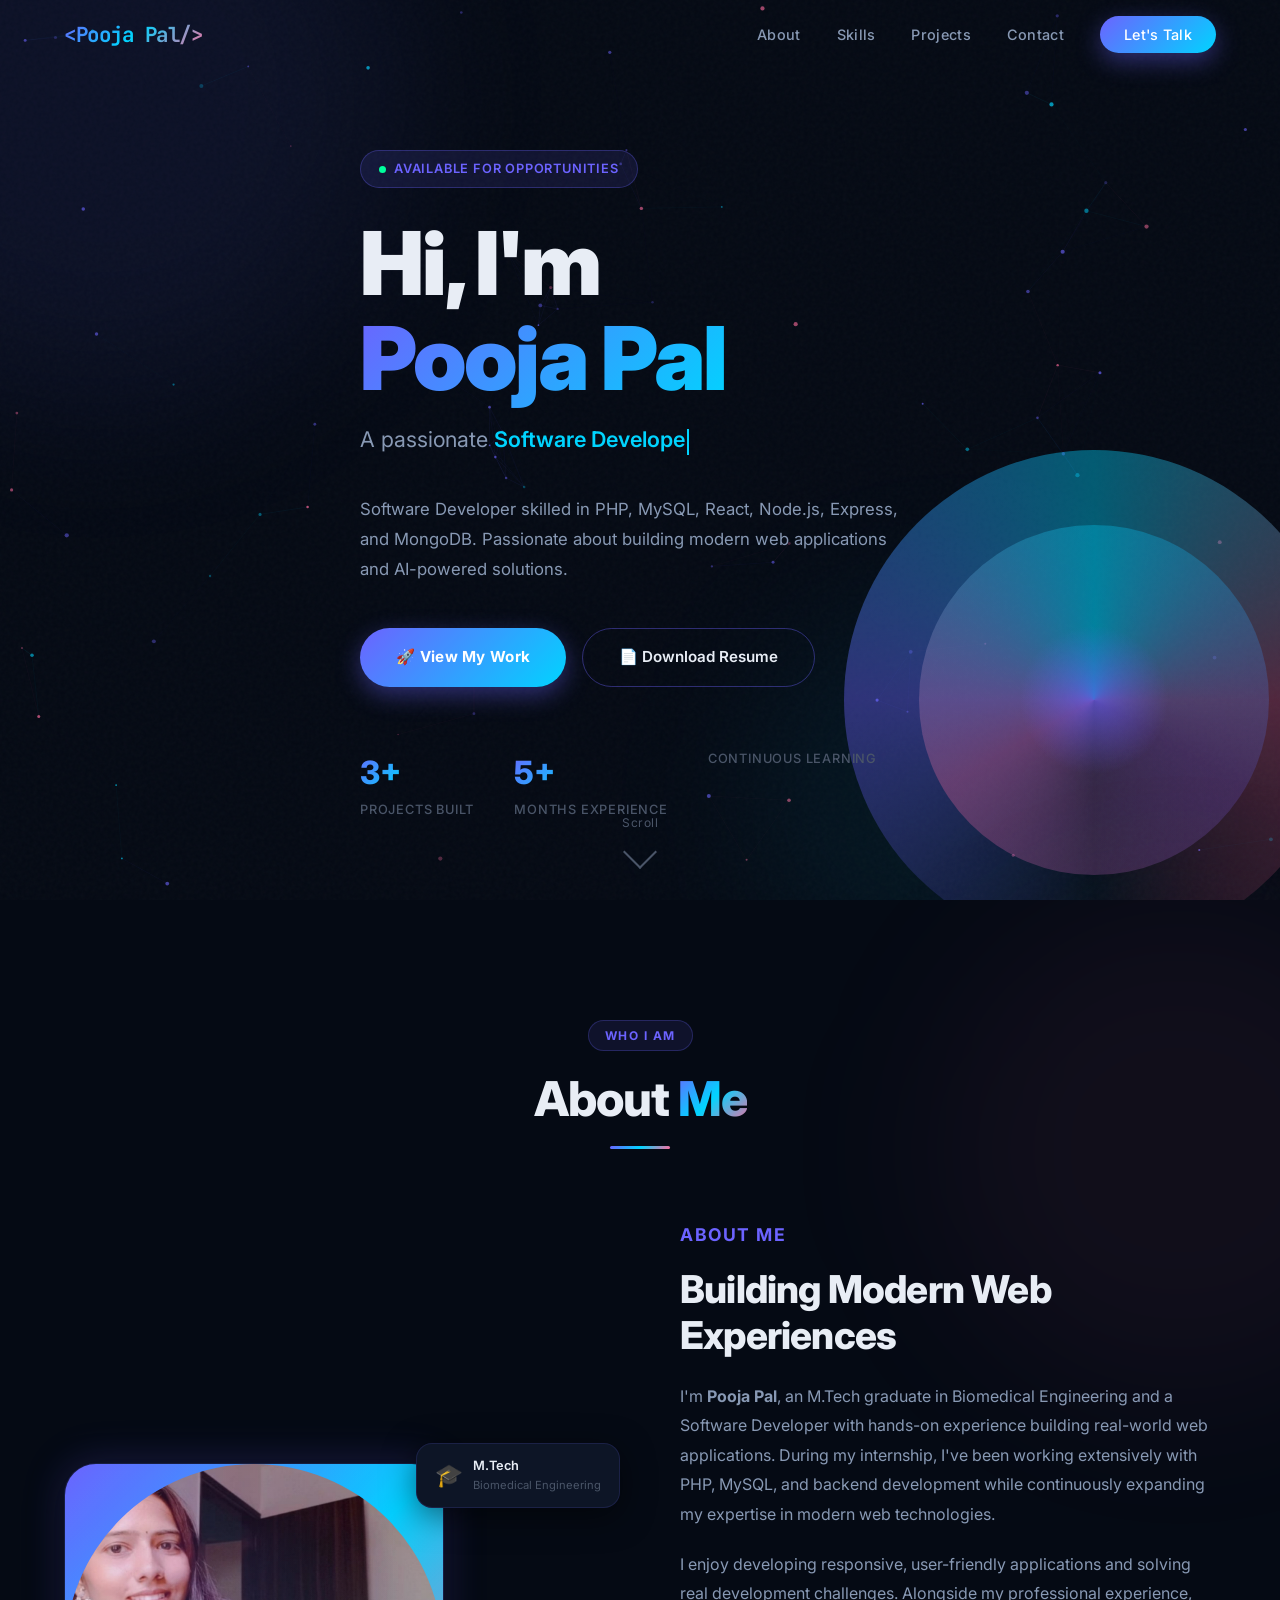
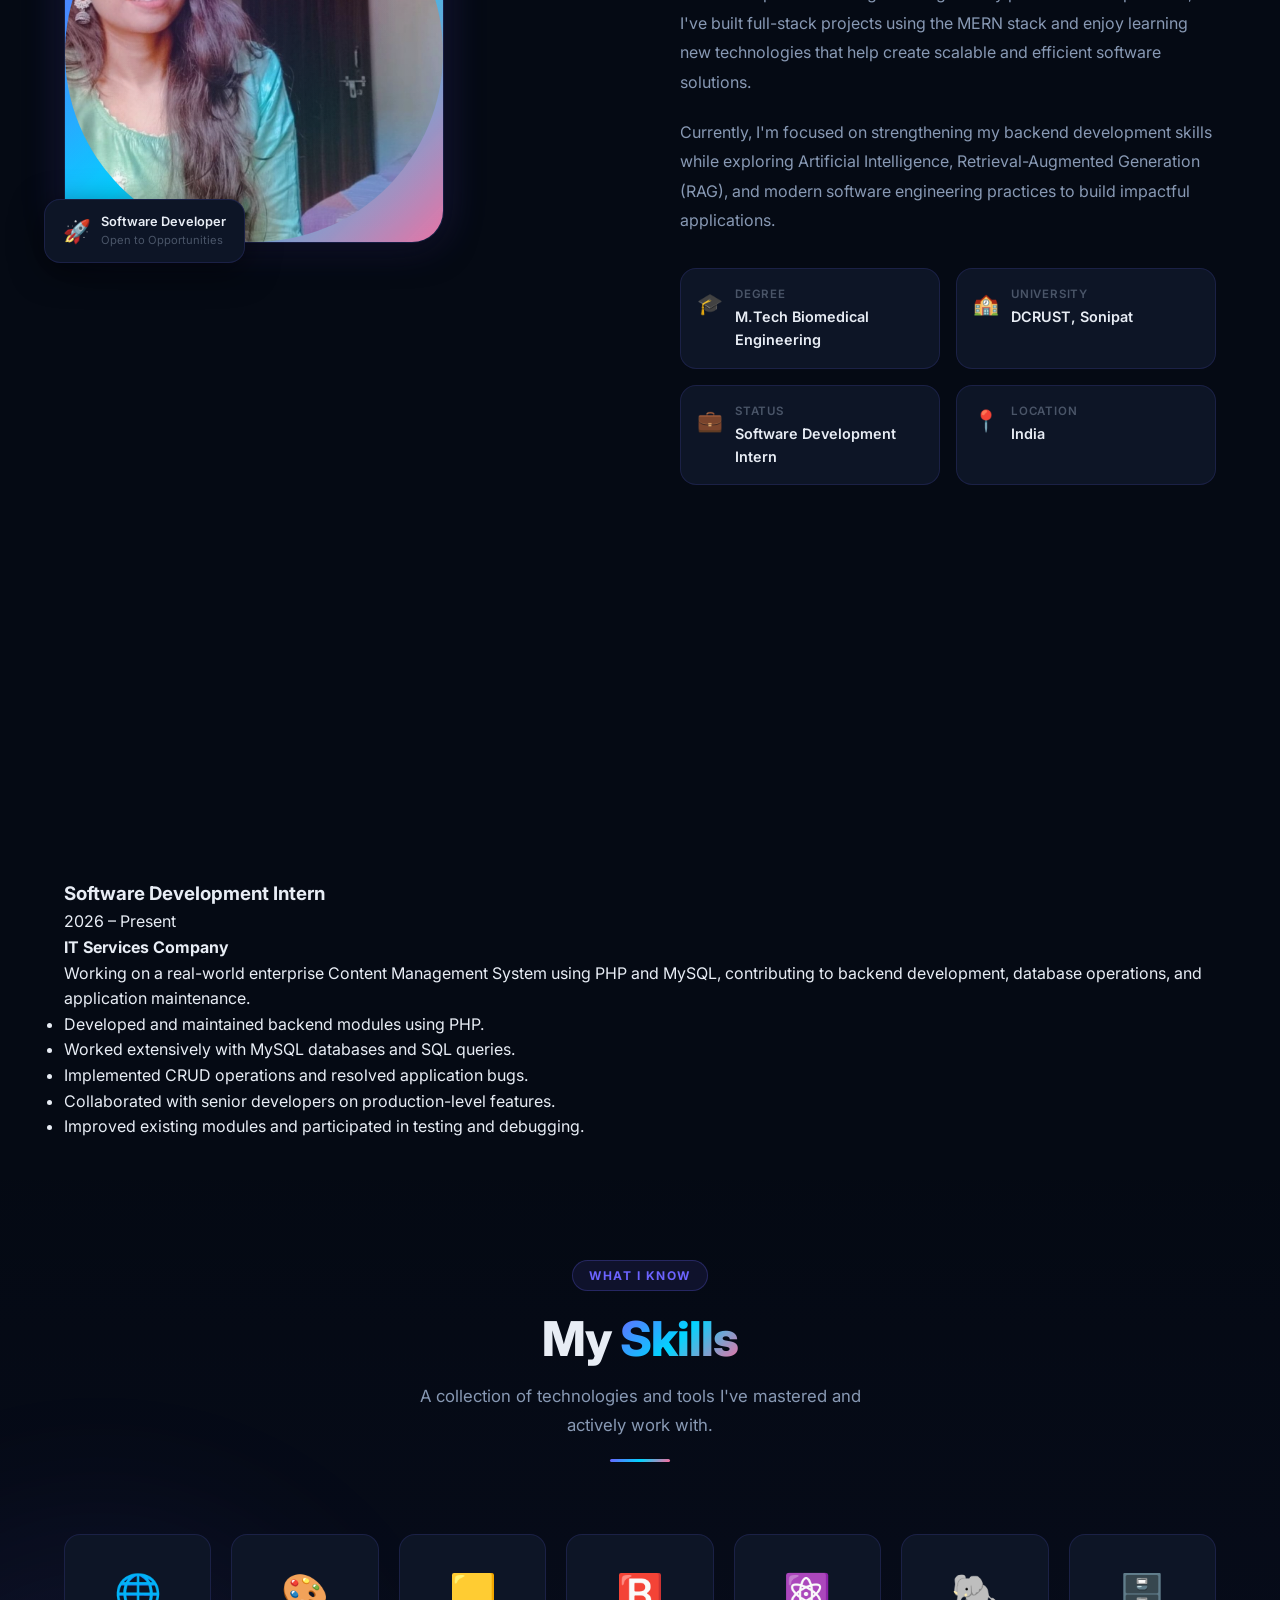
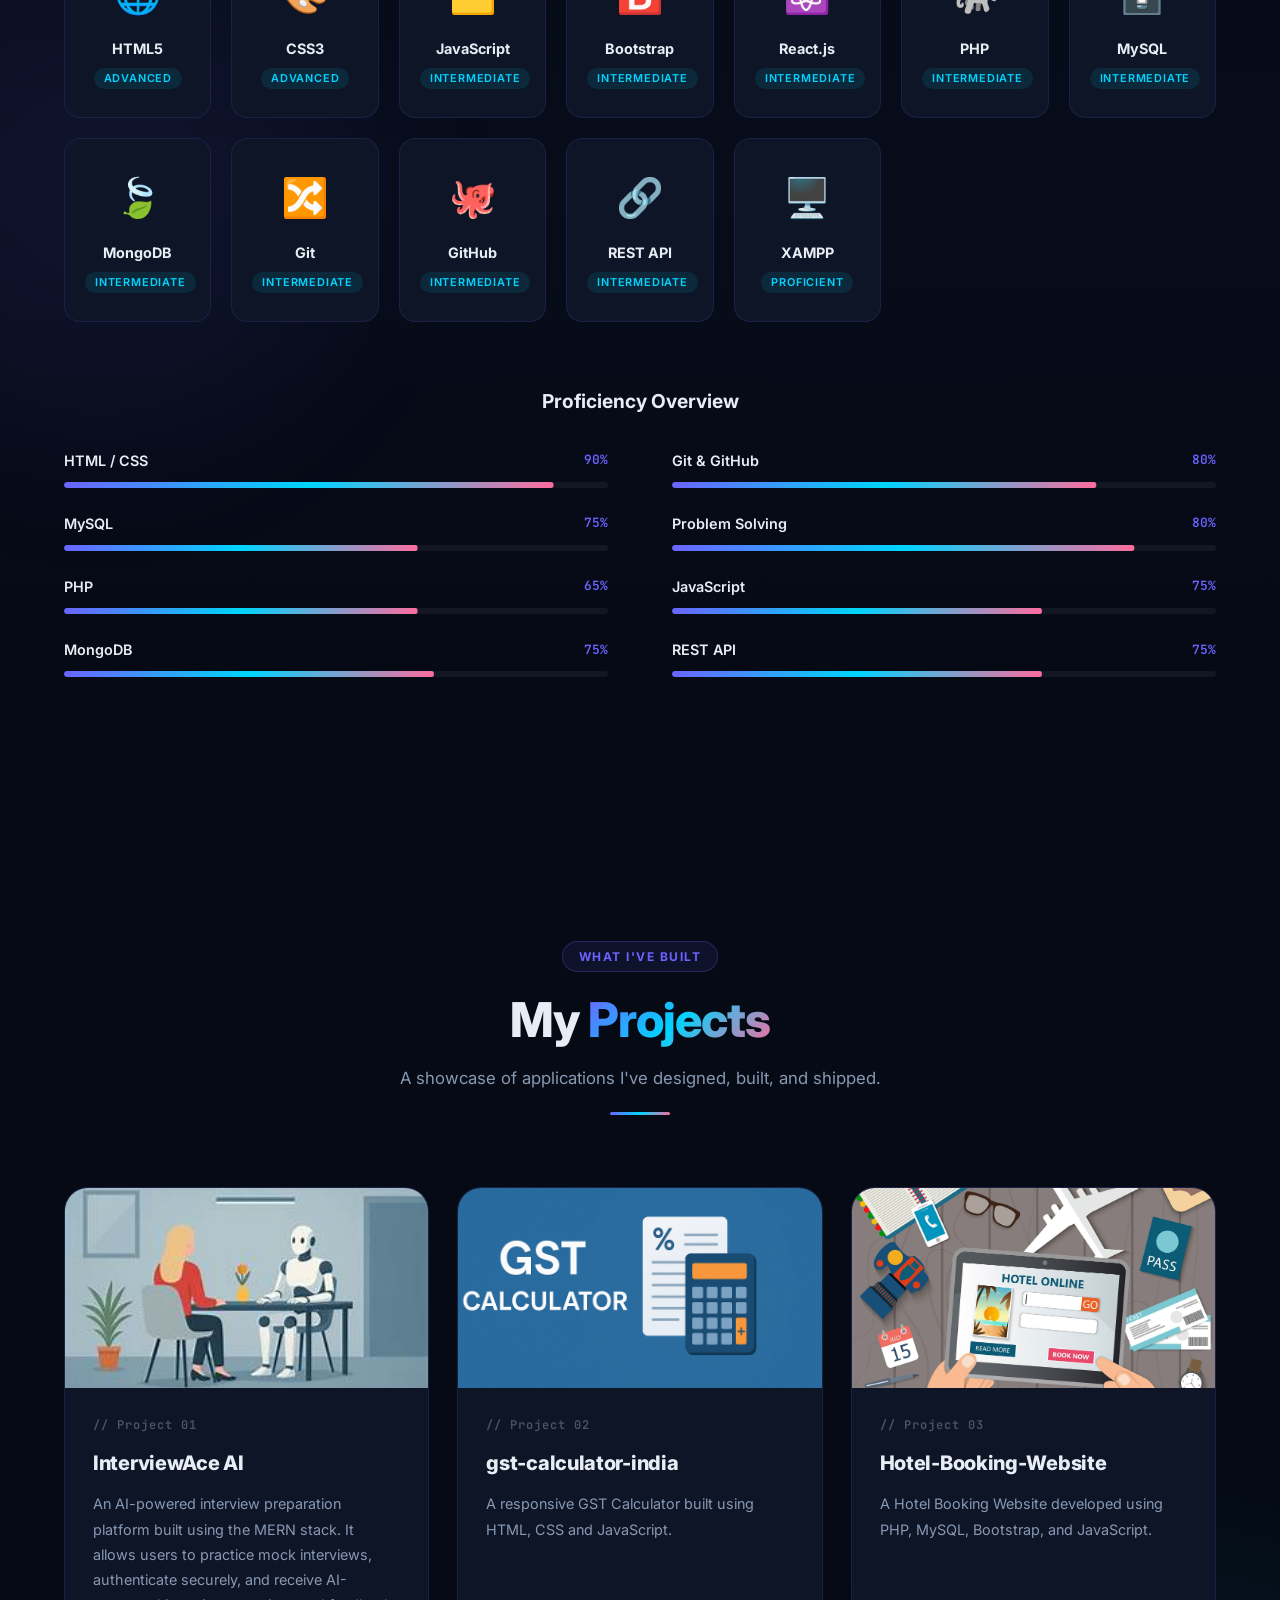
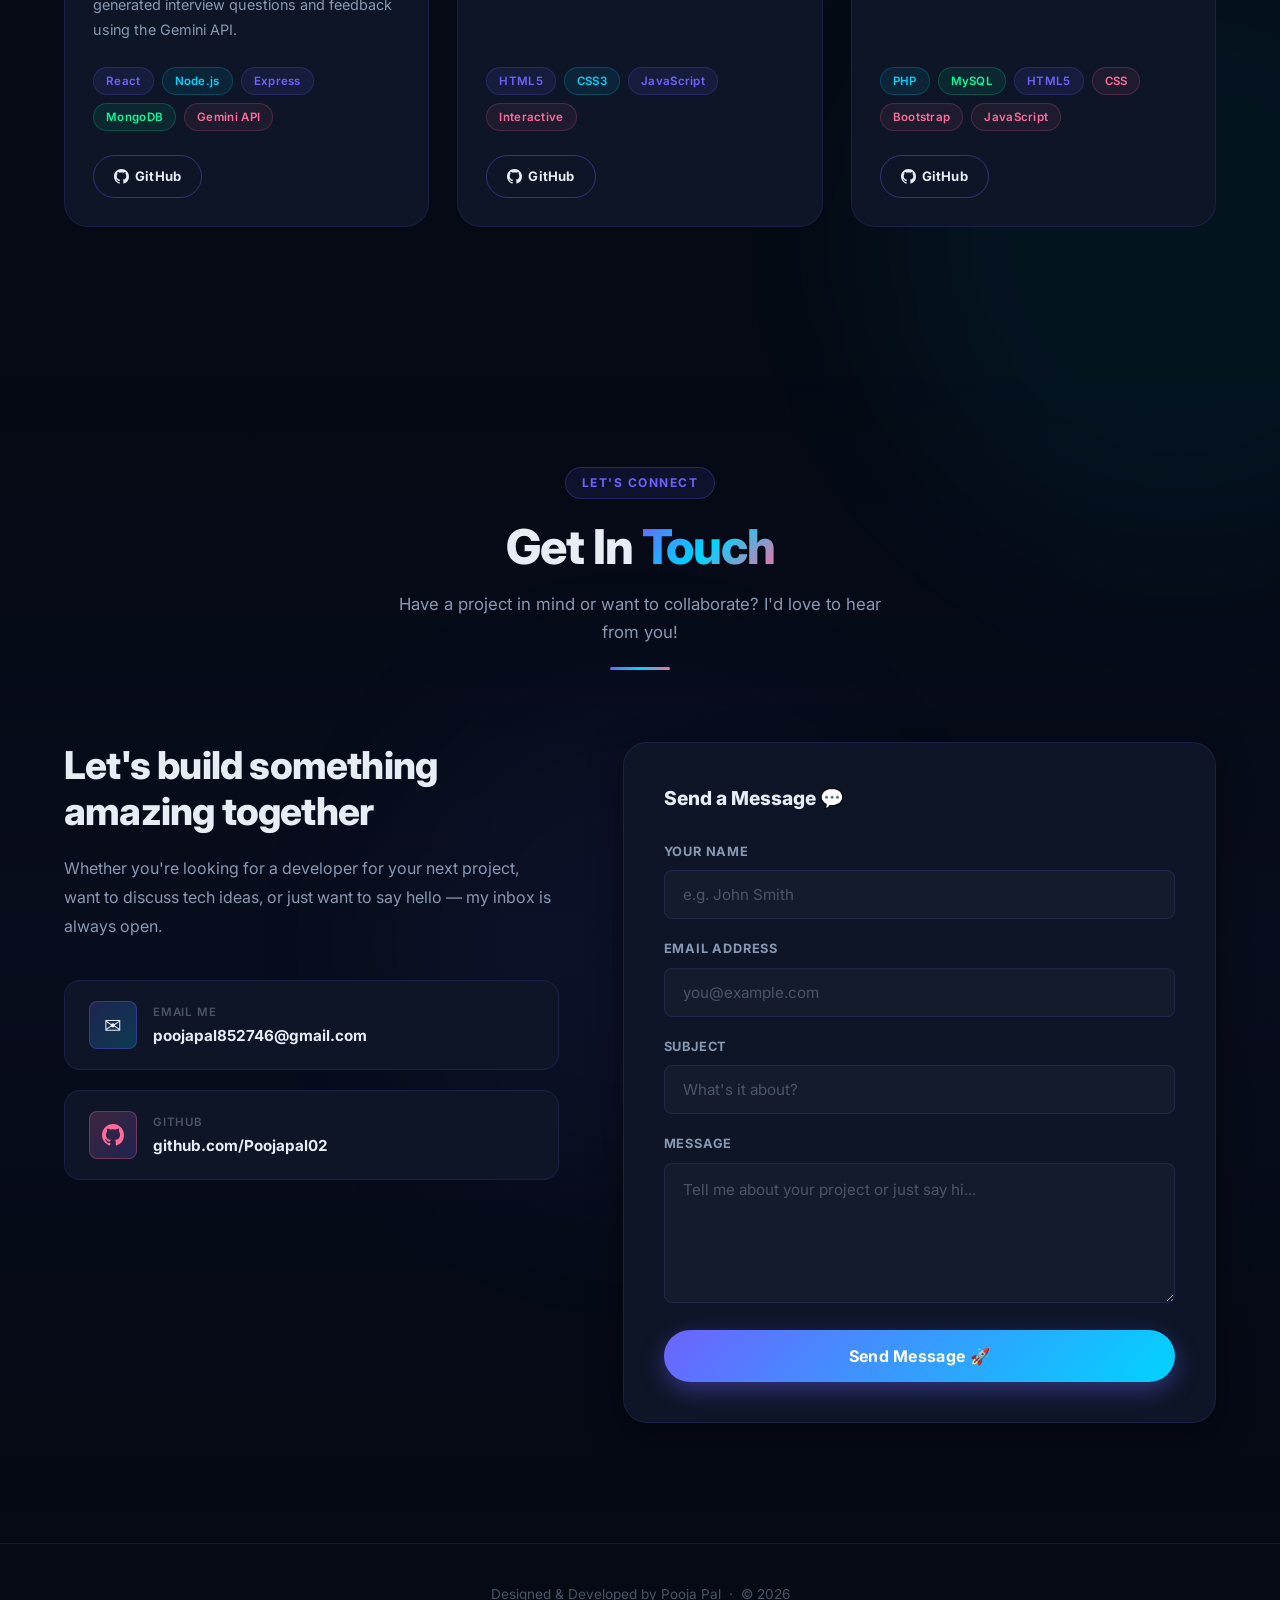
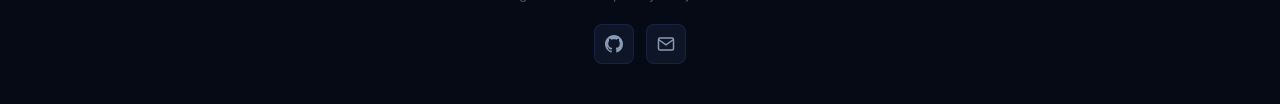
==== commit e508a8ce: "Update portfolio with resume and footer improvements" ====
--- a/index.html
+++ b/index.html
@@ -82,15 +82,15 @@
         Software Developer skilled in PHP, MySQL, React, Node.js, Express, and MongoDB. Passionate about building modern web applications and AI-powered solutions.
       </p>
 
-      <div class="hero-actions">
-        <a href="#projects" class="btn-primary" id="hero-projects-btn">
-          <svg width="18" height="18" viewBox="0 0 24 24" fill="none" stroke="currentColor" stroke-width="2.5"><path d="M22 11.08V12a10 10 0 1 1-5.93-9.14"/><polyline points="22 4 12 14.01 9 11.01"/></svg>
-          View My Work
-        </a>
-        <a href="#contact" class="btn-secondary" id="hero-contact-btn">
-          <svg width="18" height="18" viewBox="0 0 24 24" fill="none" stroke="currentColor" stroke-width="2.5"><path d="M4 4h16c1.1 0 2 .9 2 2v12c0 1.1-.9 2-2 2H4c-1.1 0-2-.9-2-2V6c0-1.1.9-2 2-2z"/><polyline points="22,6 12,13 2,6"/></svg>
-          Get In Touch
-        </a>
+      <div class="hero-actions reveal reveal-delay-4">
+          <a href="#projects" class="btn btn-primary">
+              🚀 View My Work
+          </a>
+          <a href="assets/resume/Pooja_Pal_Resume.pdf"
+            class="btn btn-secondary"
+            target="_blank">
+              📄 Download Resume
+          </a>
       </div>
 
       <div class="hero-stats">
@@ -608,7 +608,6 @@
 <footer>
   <div class="container">
     <div class="footer-inner">
-      <div class="footer-logo">&lt;Pooja Pal /&gt;</div>
       <p class="footer-text">
         Designed &amp; Developed by Pooja Pal &nbsp;&middot;&nbsp; &copy; 2026
       </p>
--- a/style.css
+++ b/style.css
@@ -1329,14 +1329,13 @@
       padding: 40px 0;
       border-top: 1px solid var(--border-subtle);
     }
-
-    .footer-inner {
-      display: flex;
-      align-items: center;
-      justify-content: space-between;
-      flex-wrap: wrap;
-      gap: 20px;
-    }
+  .footer-inner {
+      display: flex;
+      flex-direction: column;
+      align-items: center;
+      justify-content: center;
+      gap: 18px;
+  }
 
     .footer-logo {
       font-family: 'JetBrains Mono', monospace;
